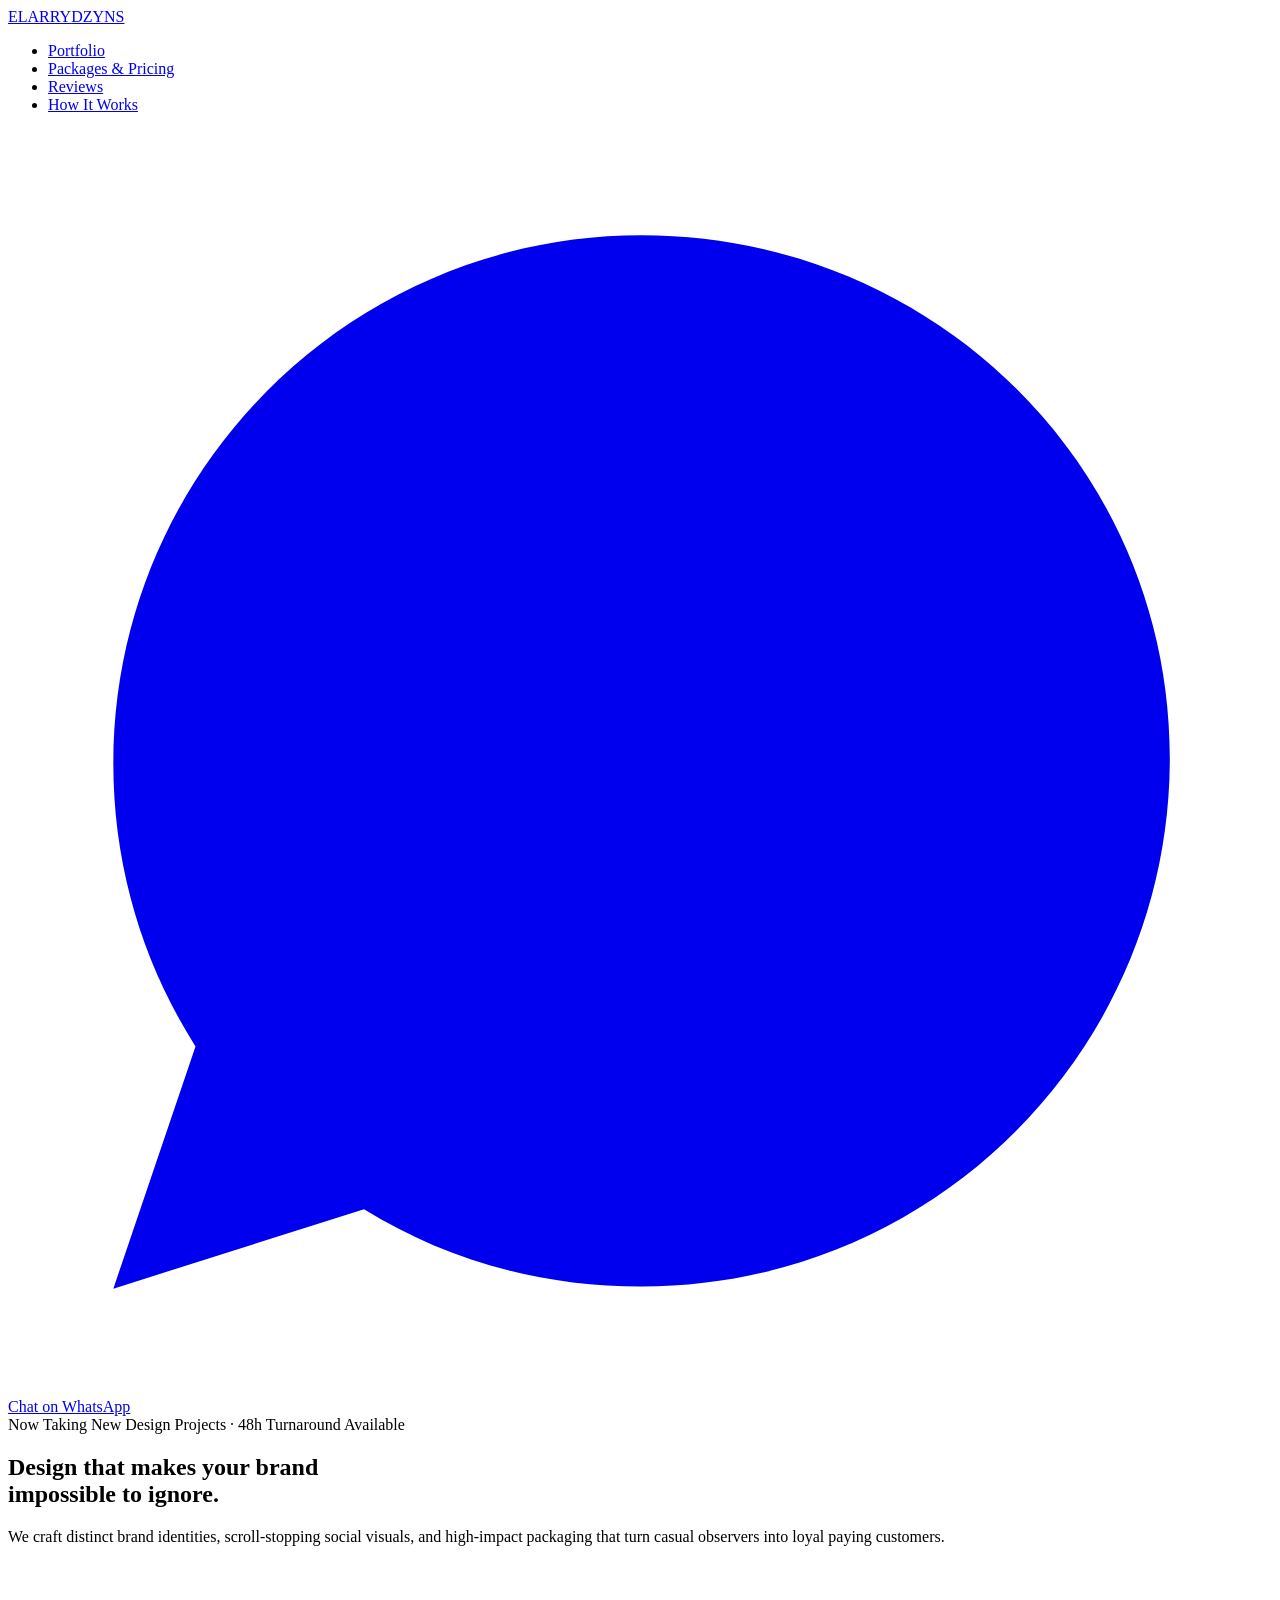
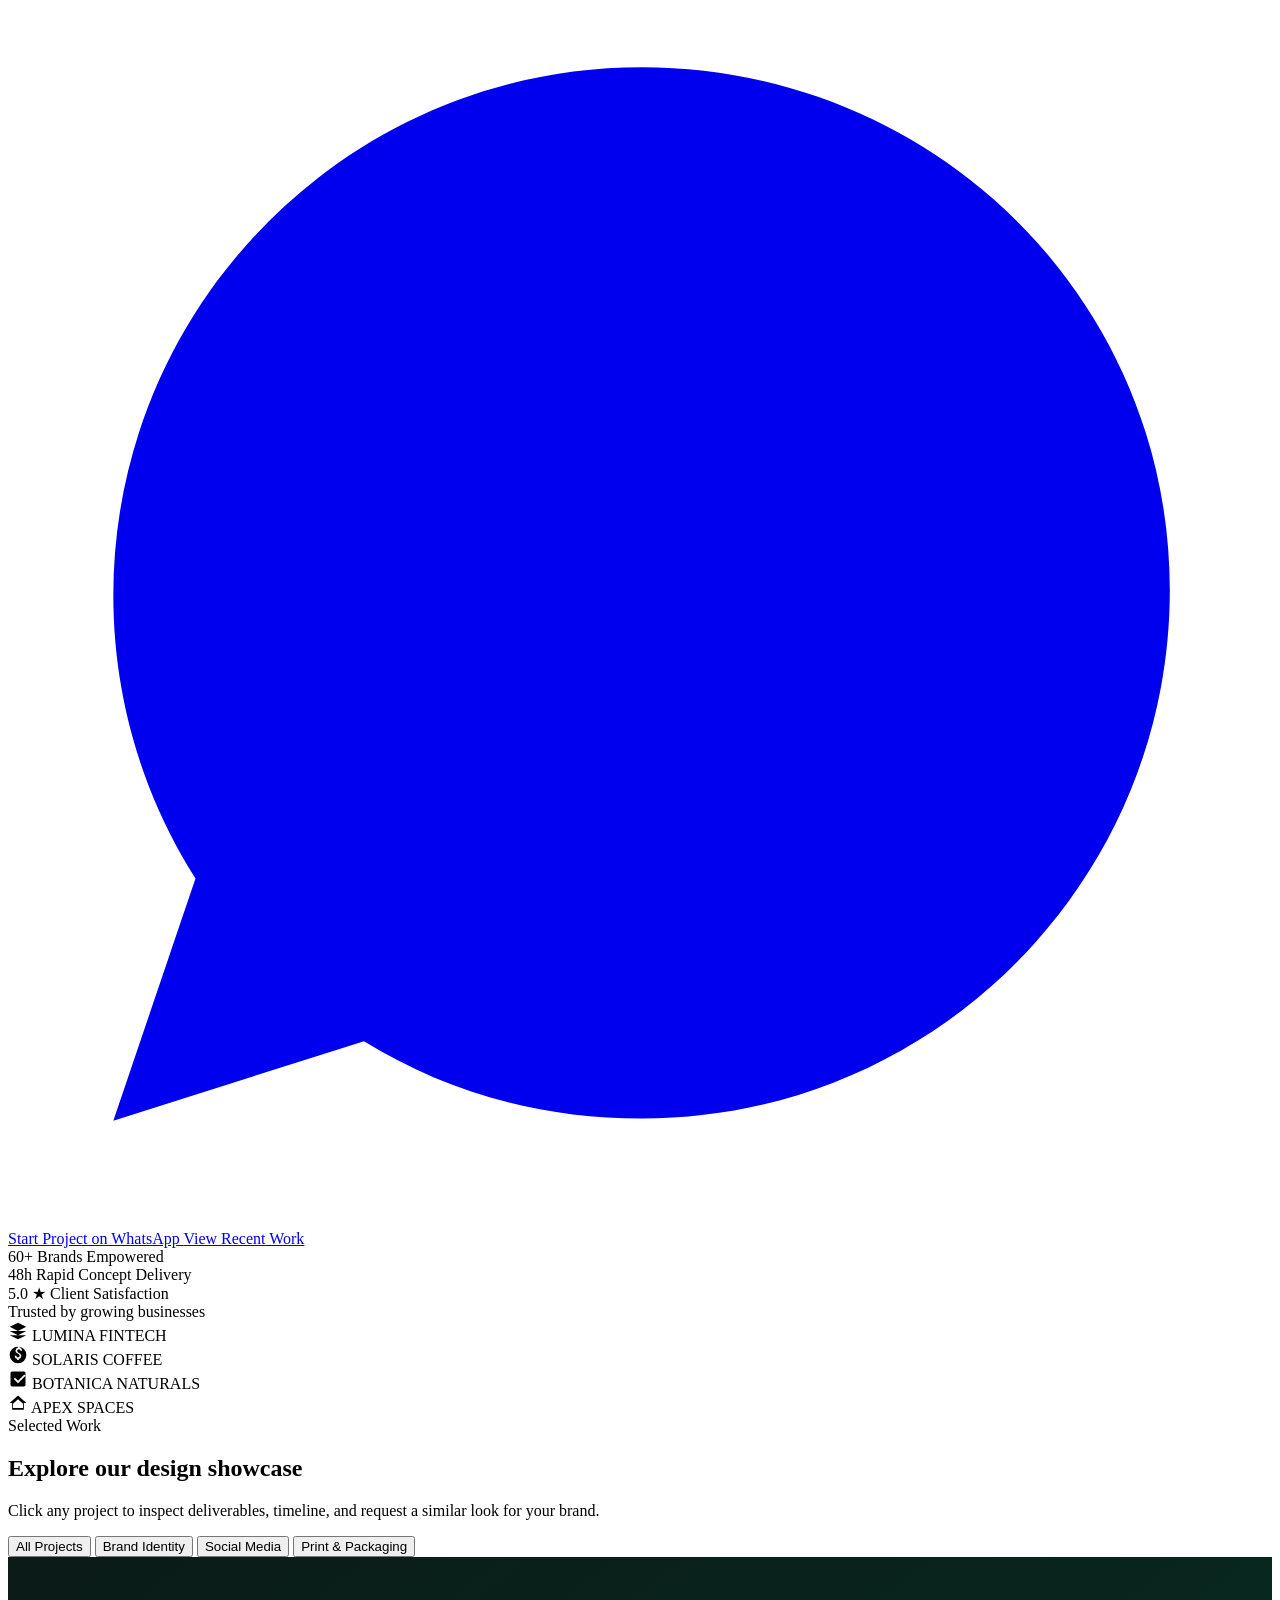
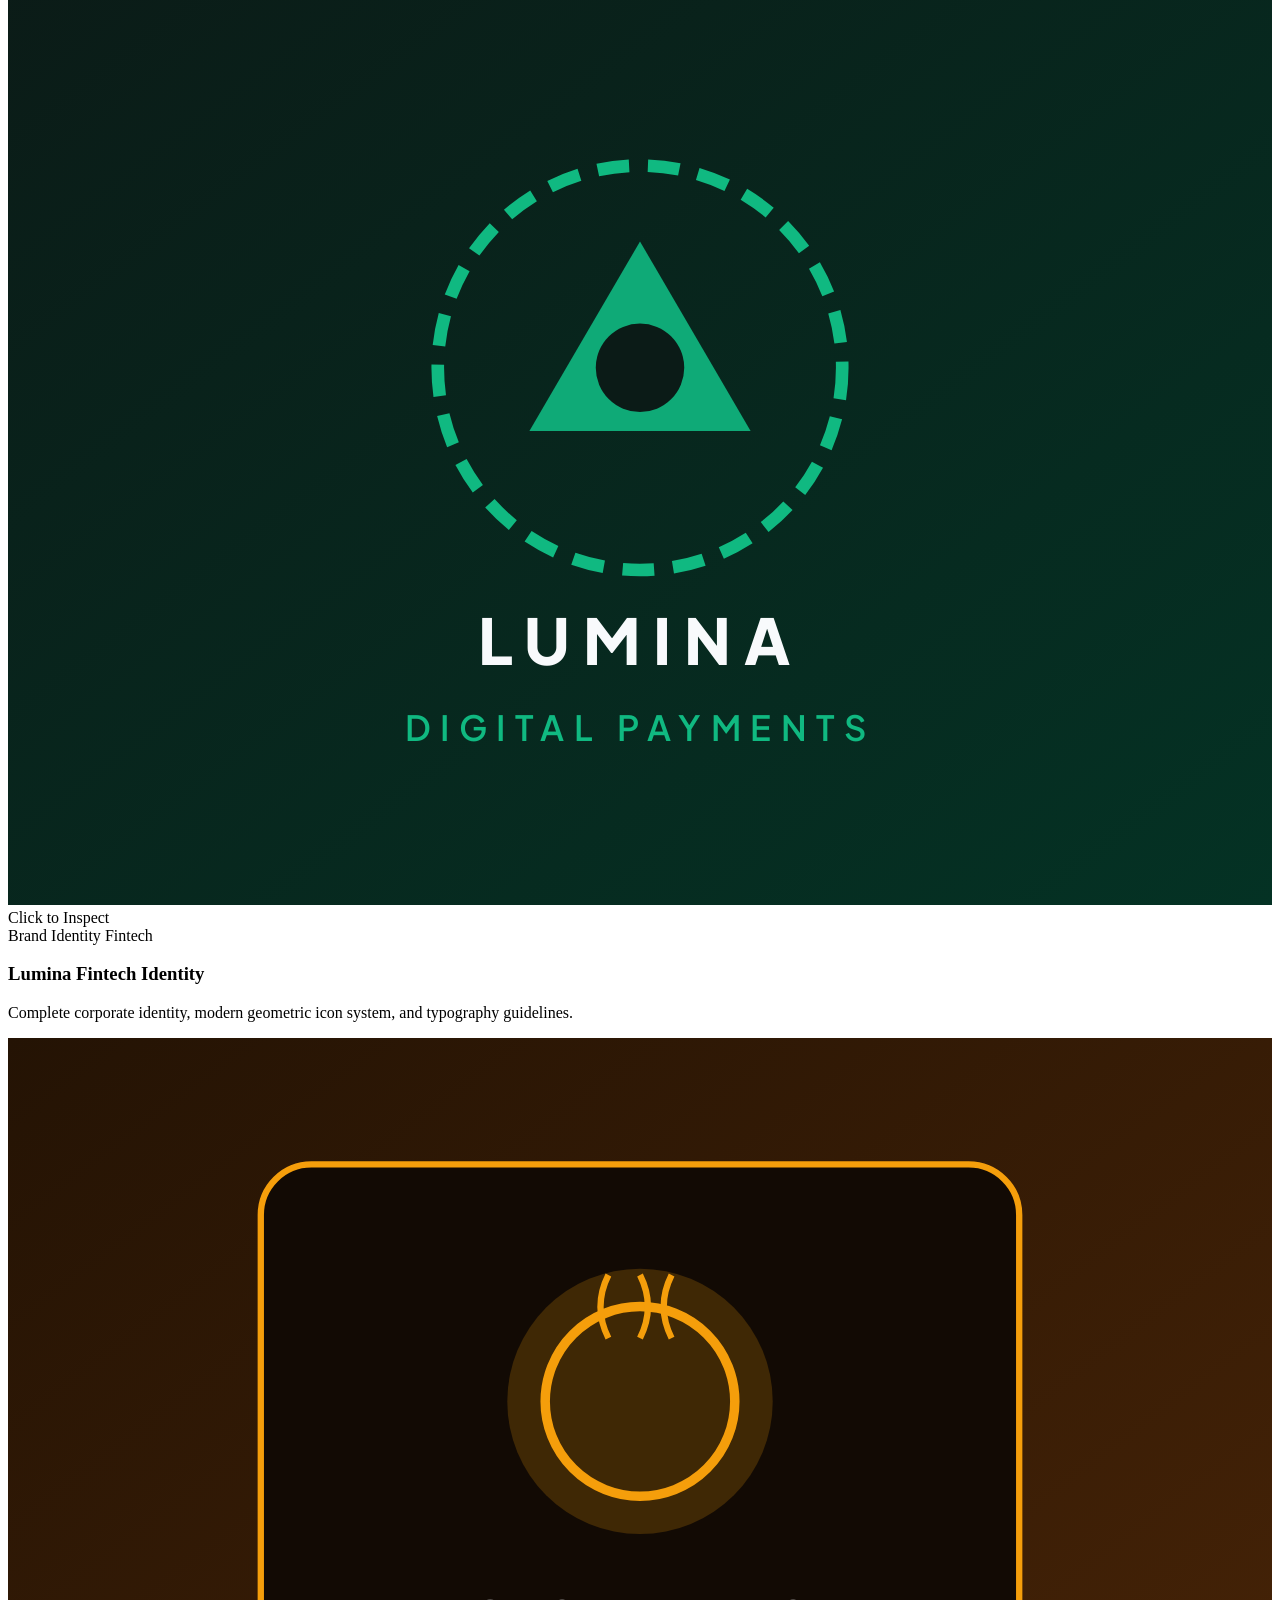
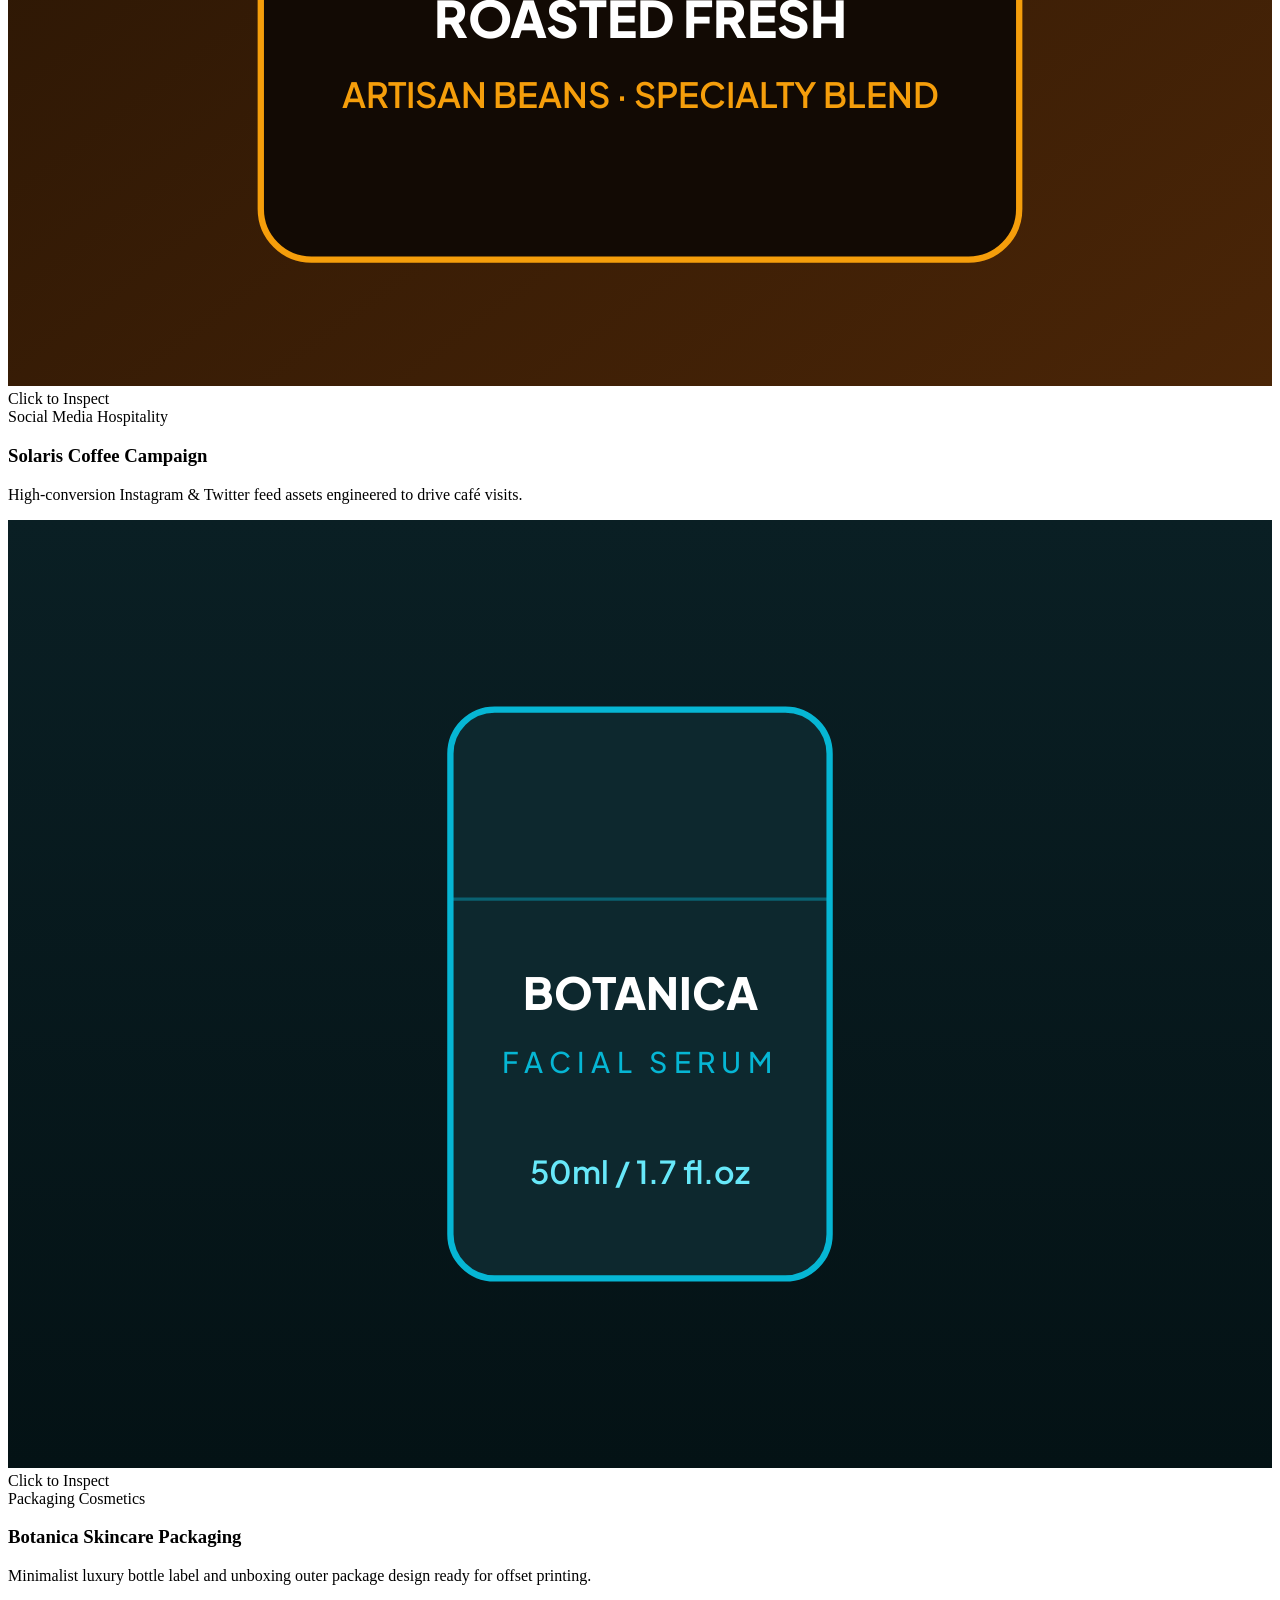
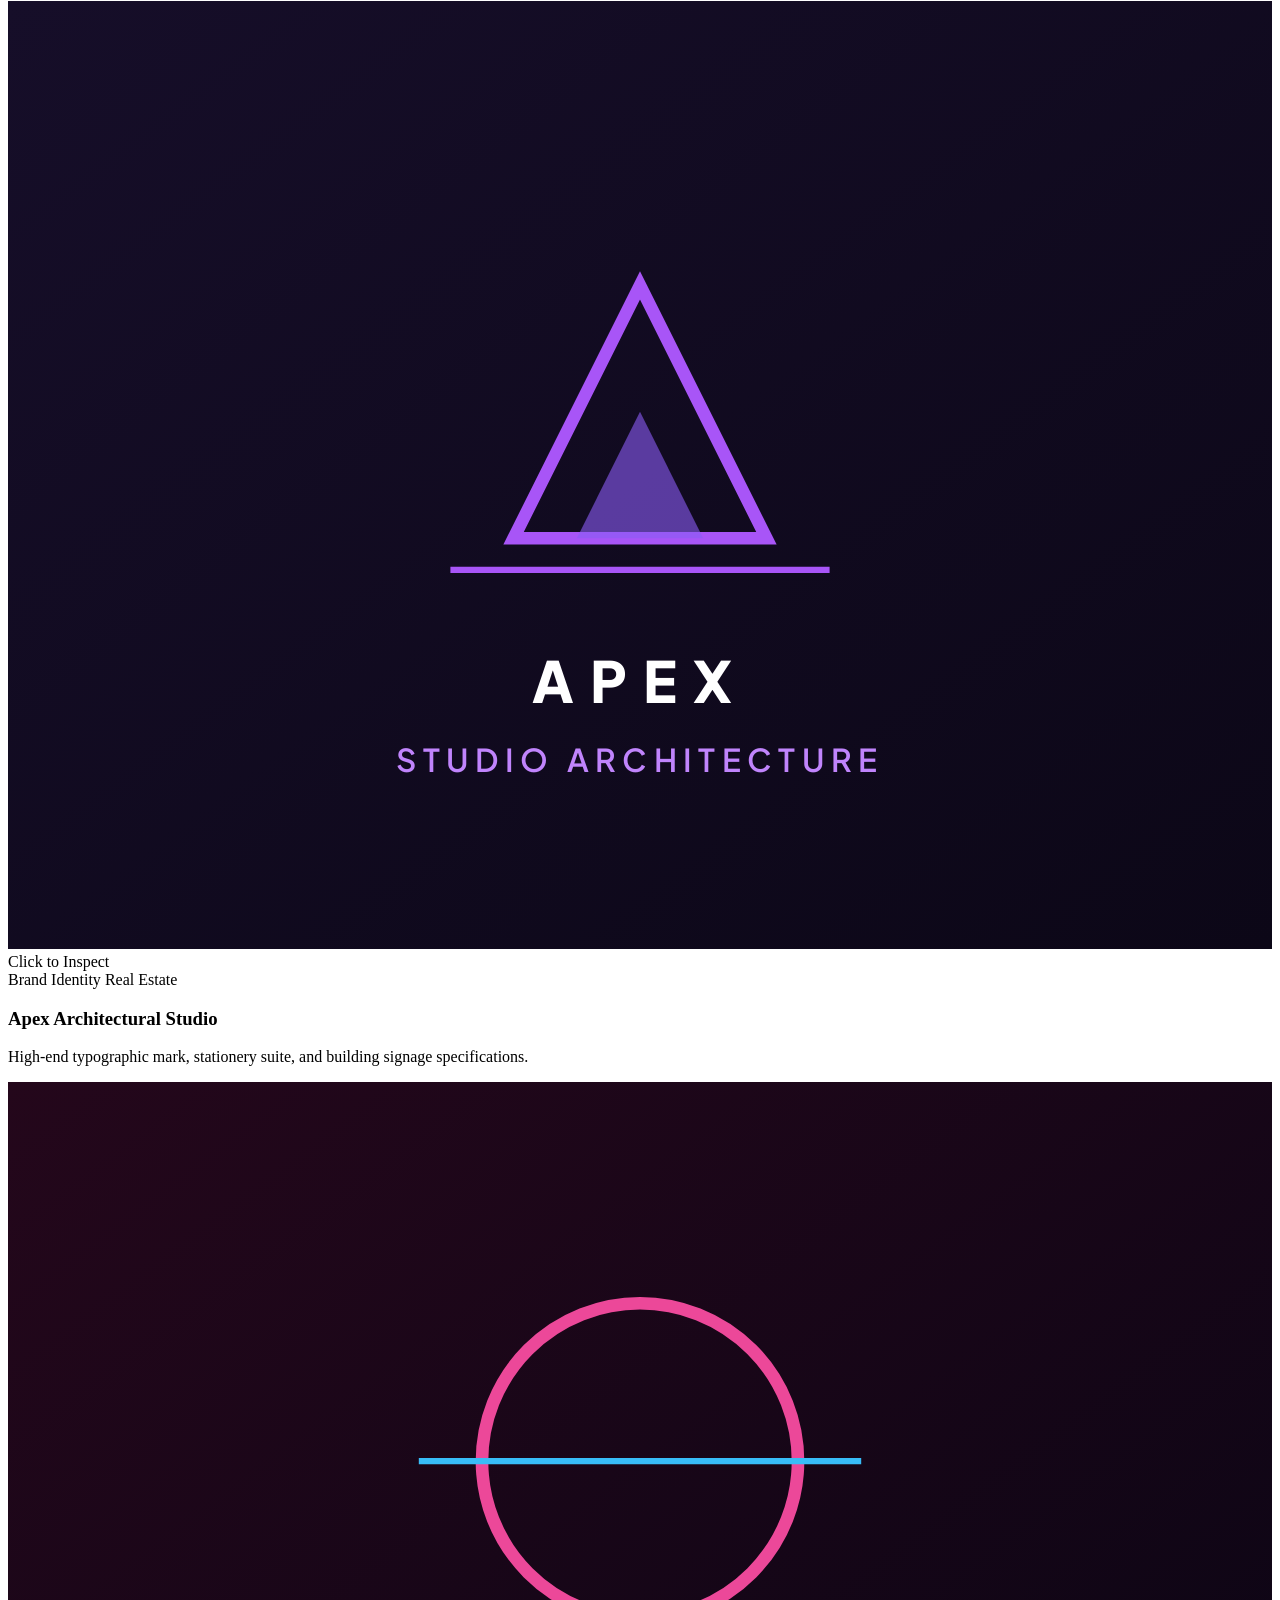
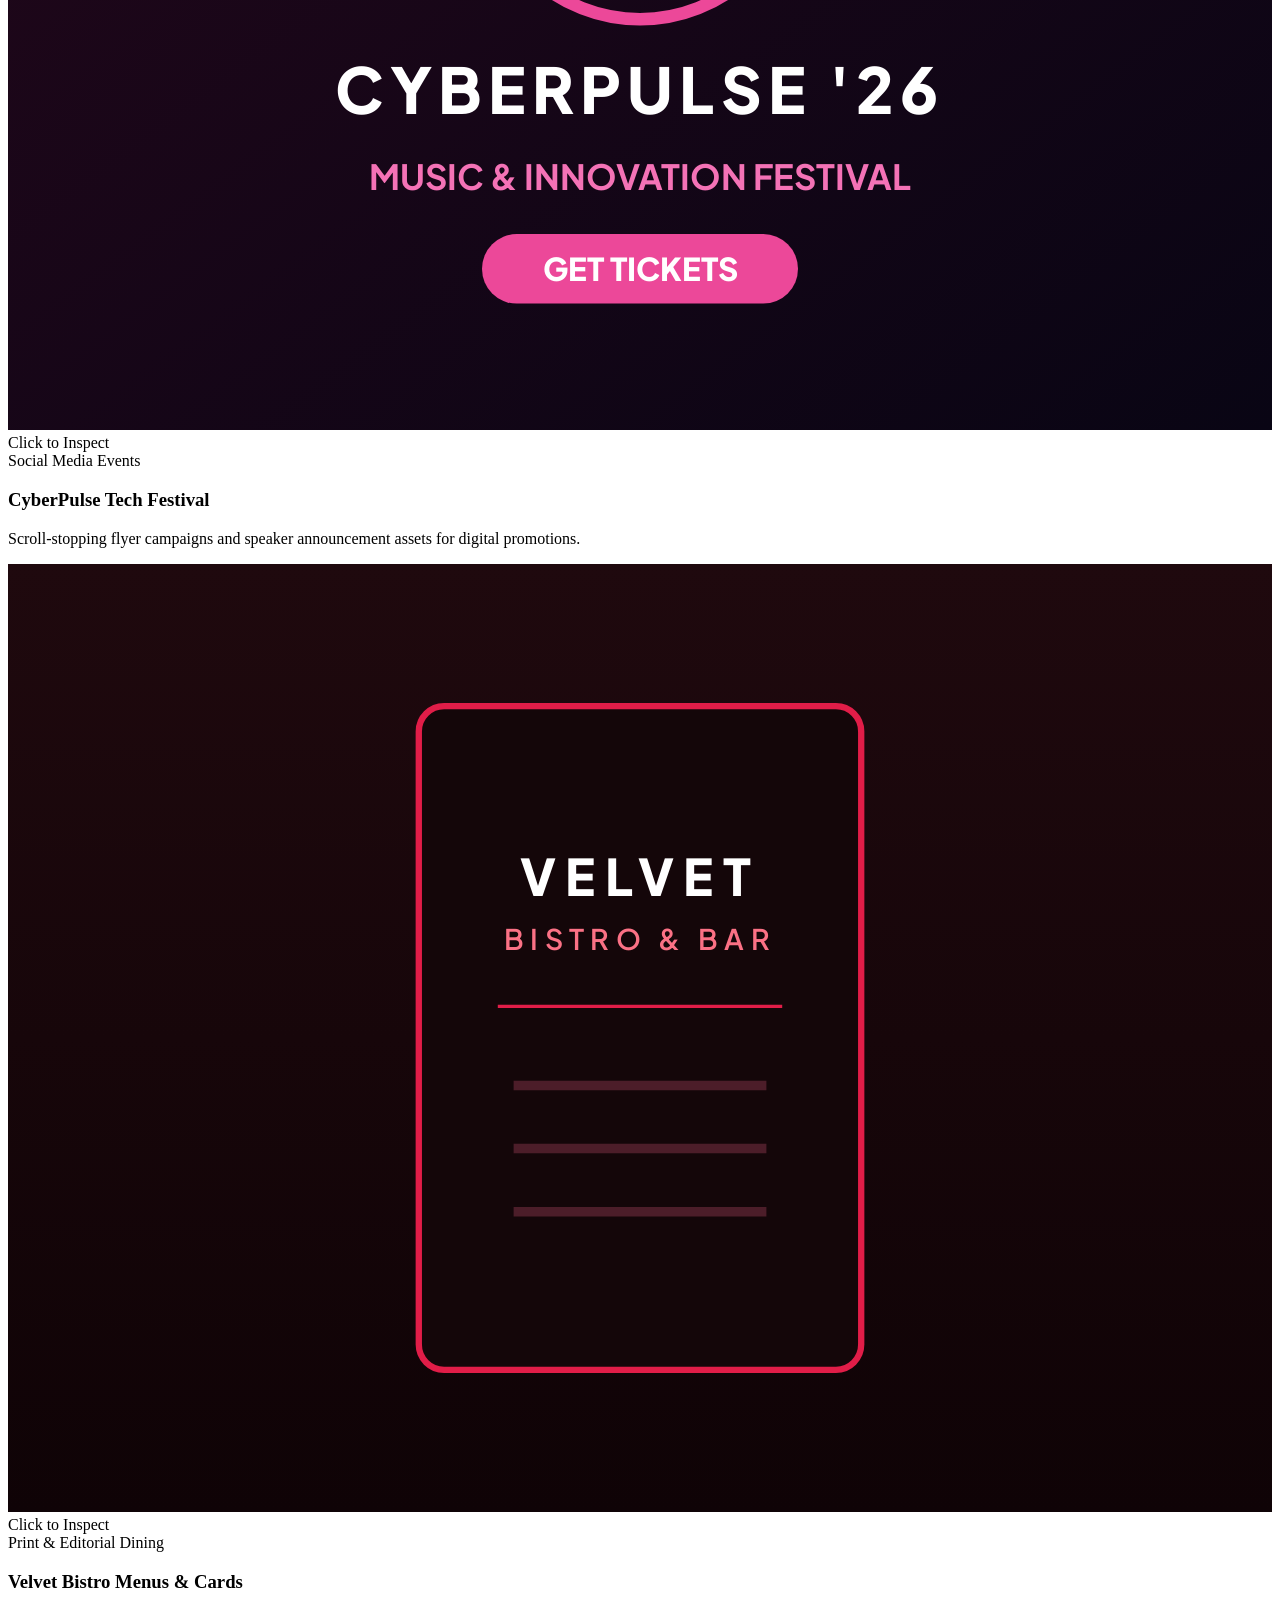
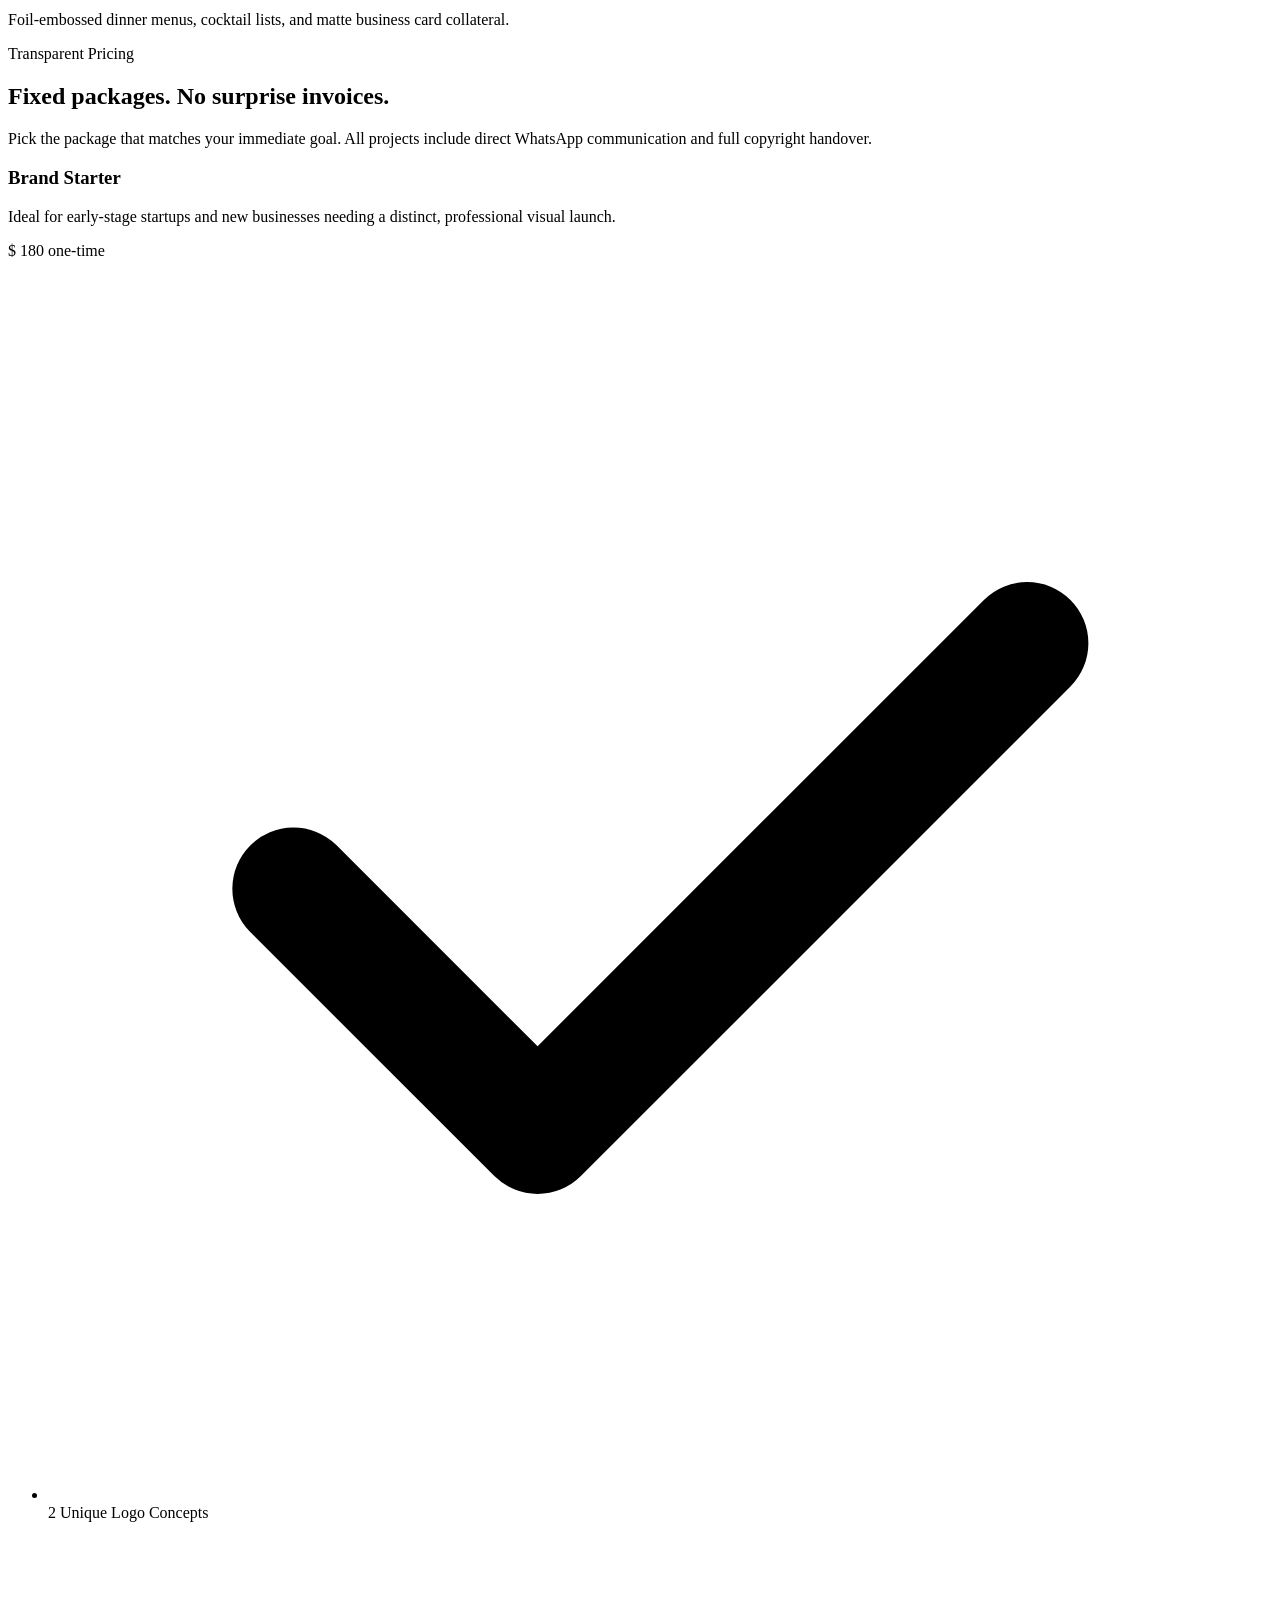
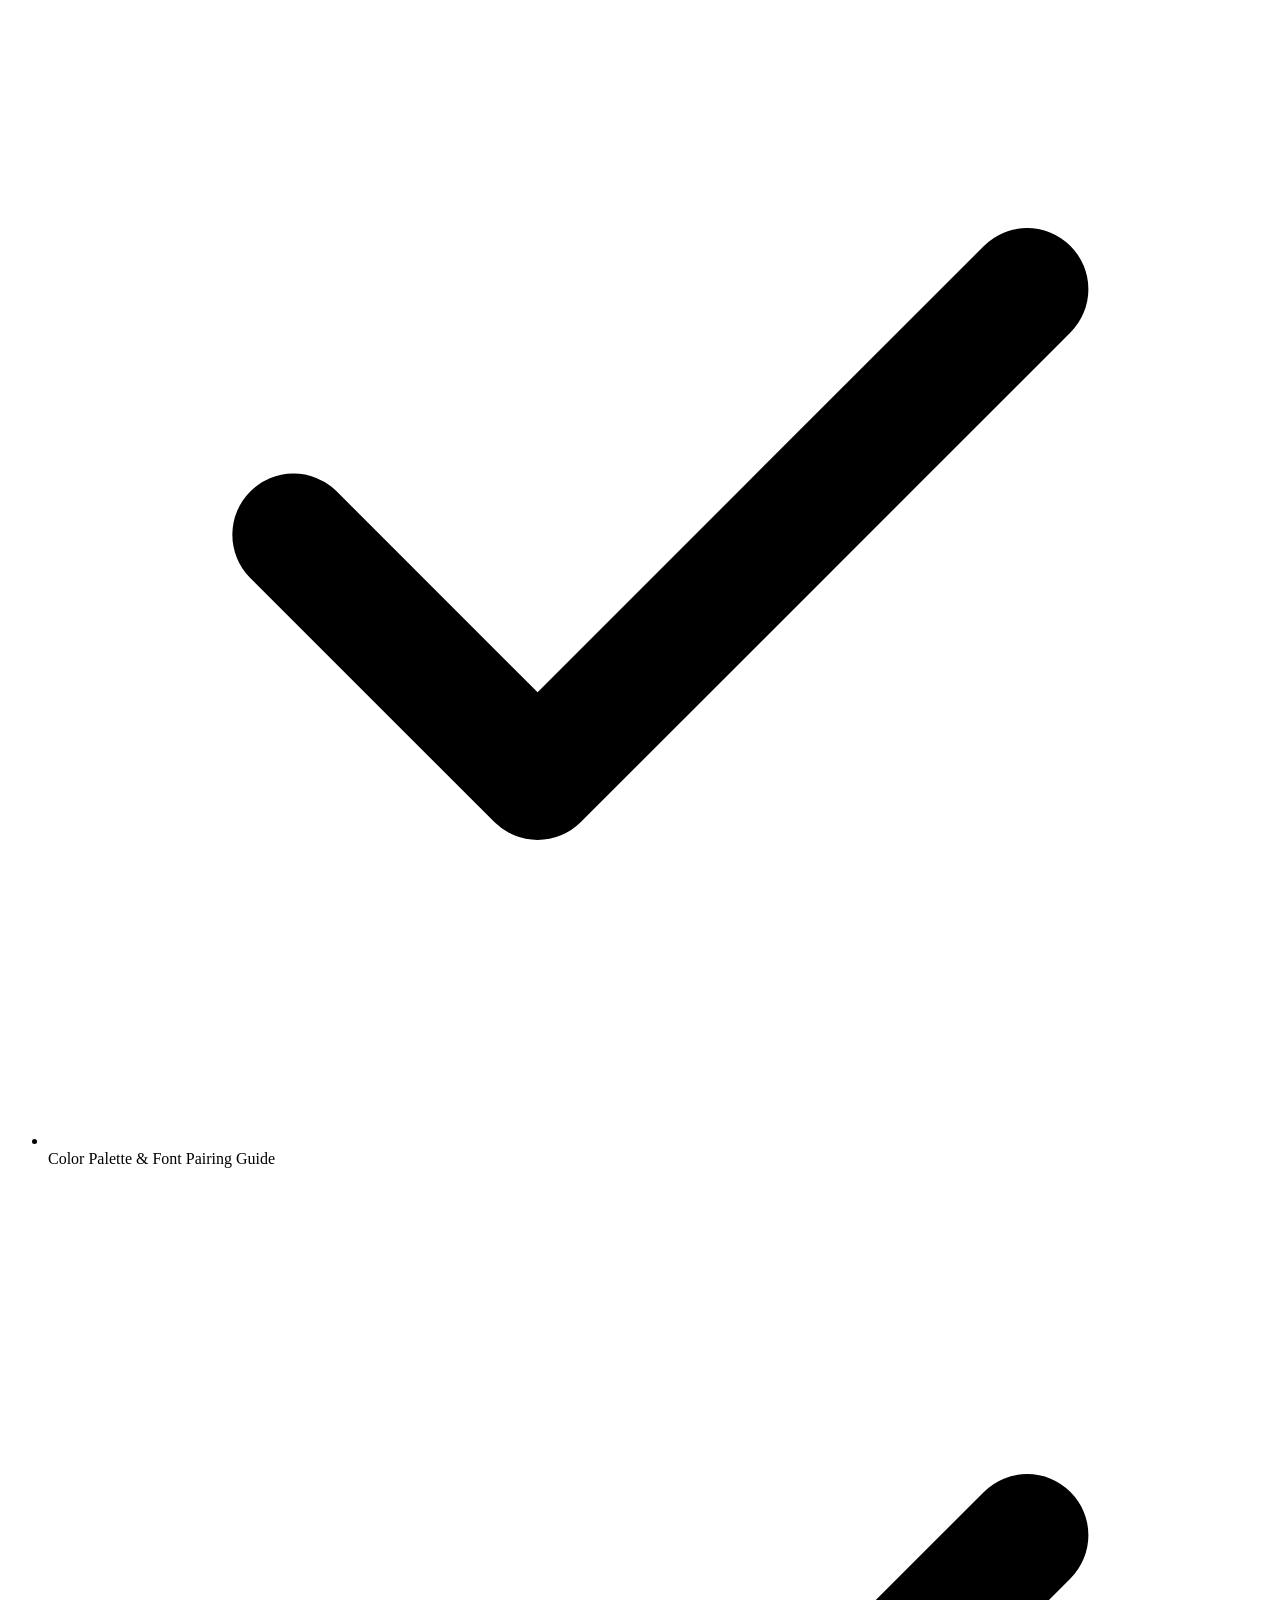
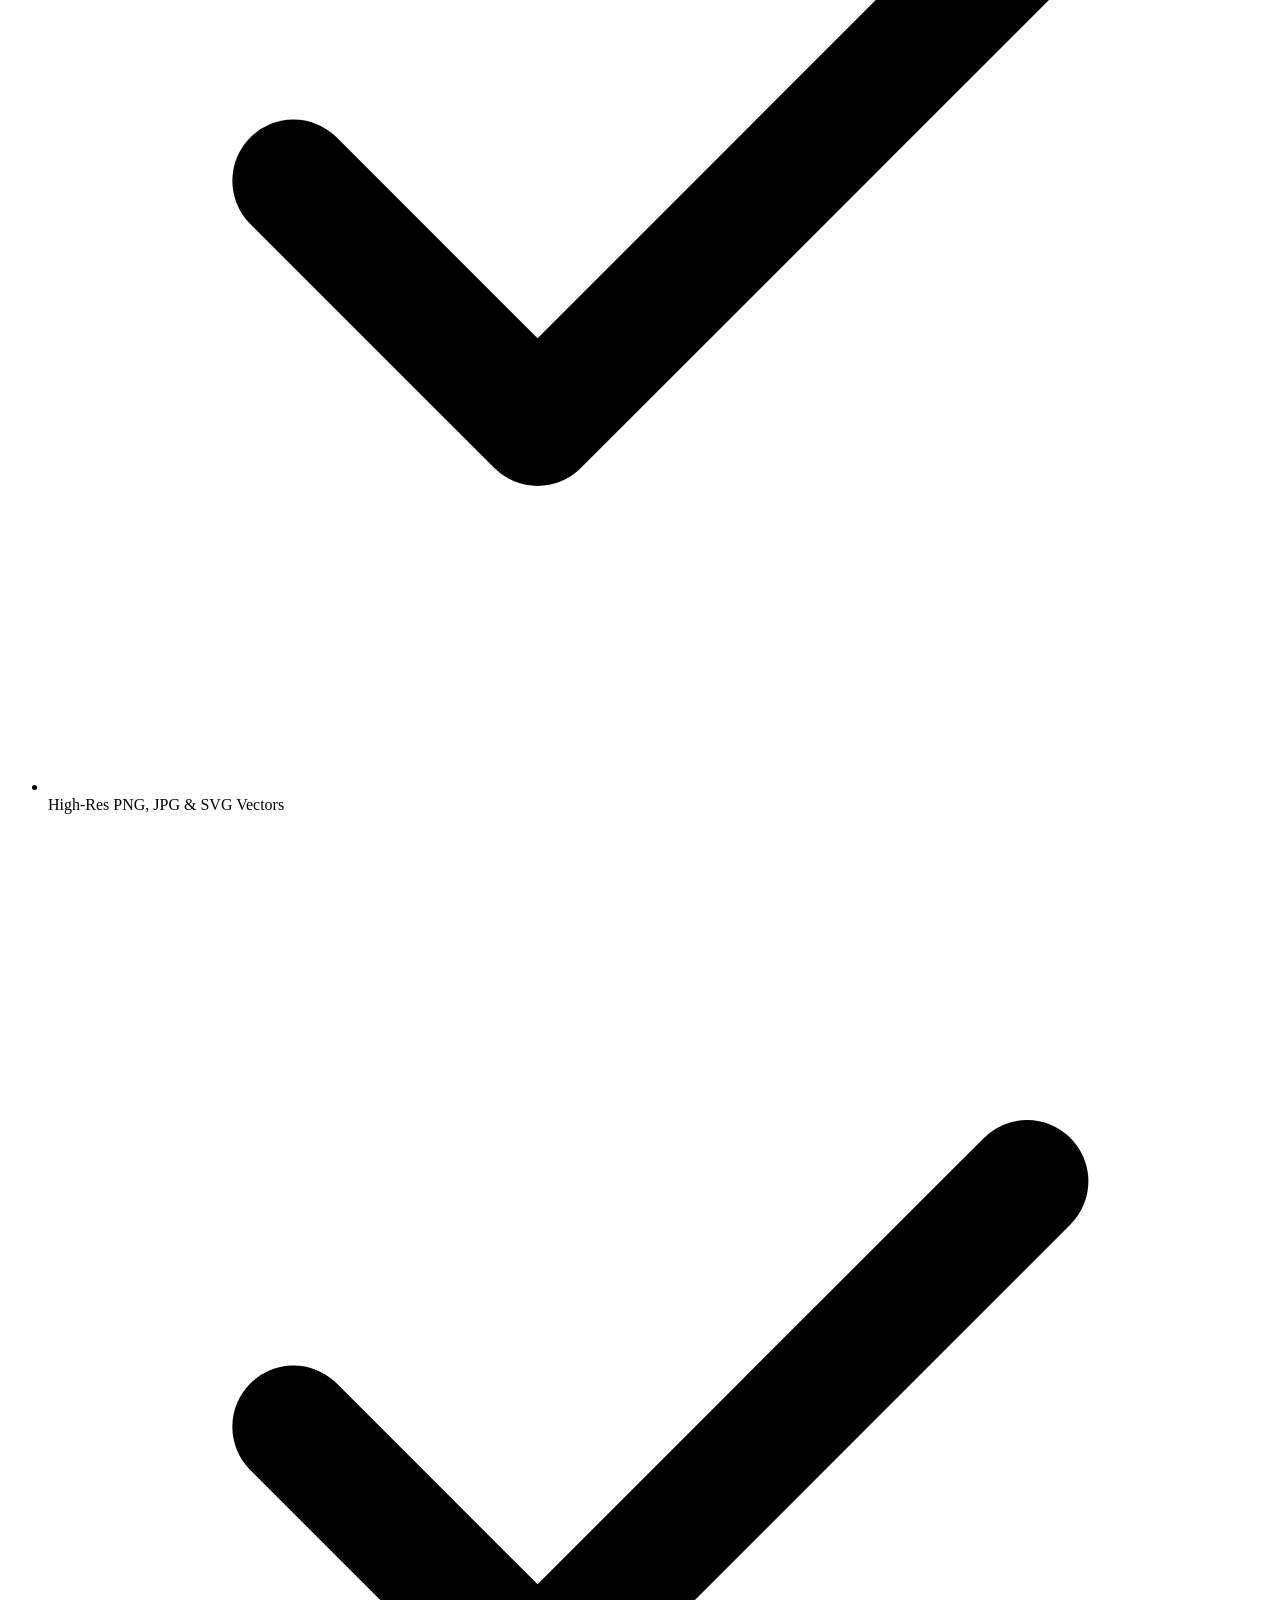
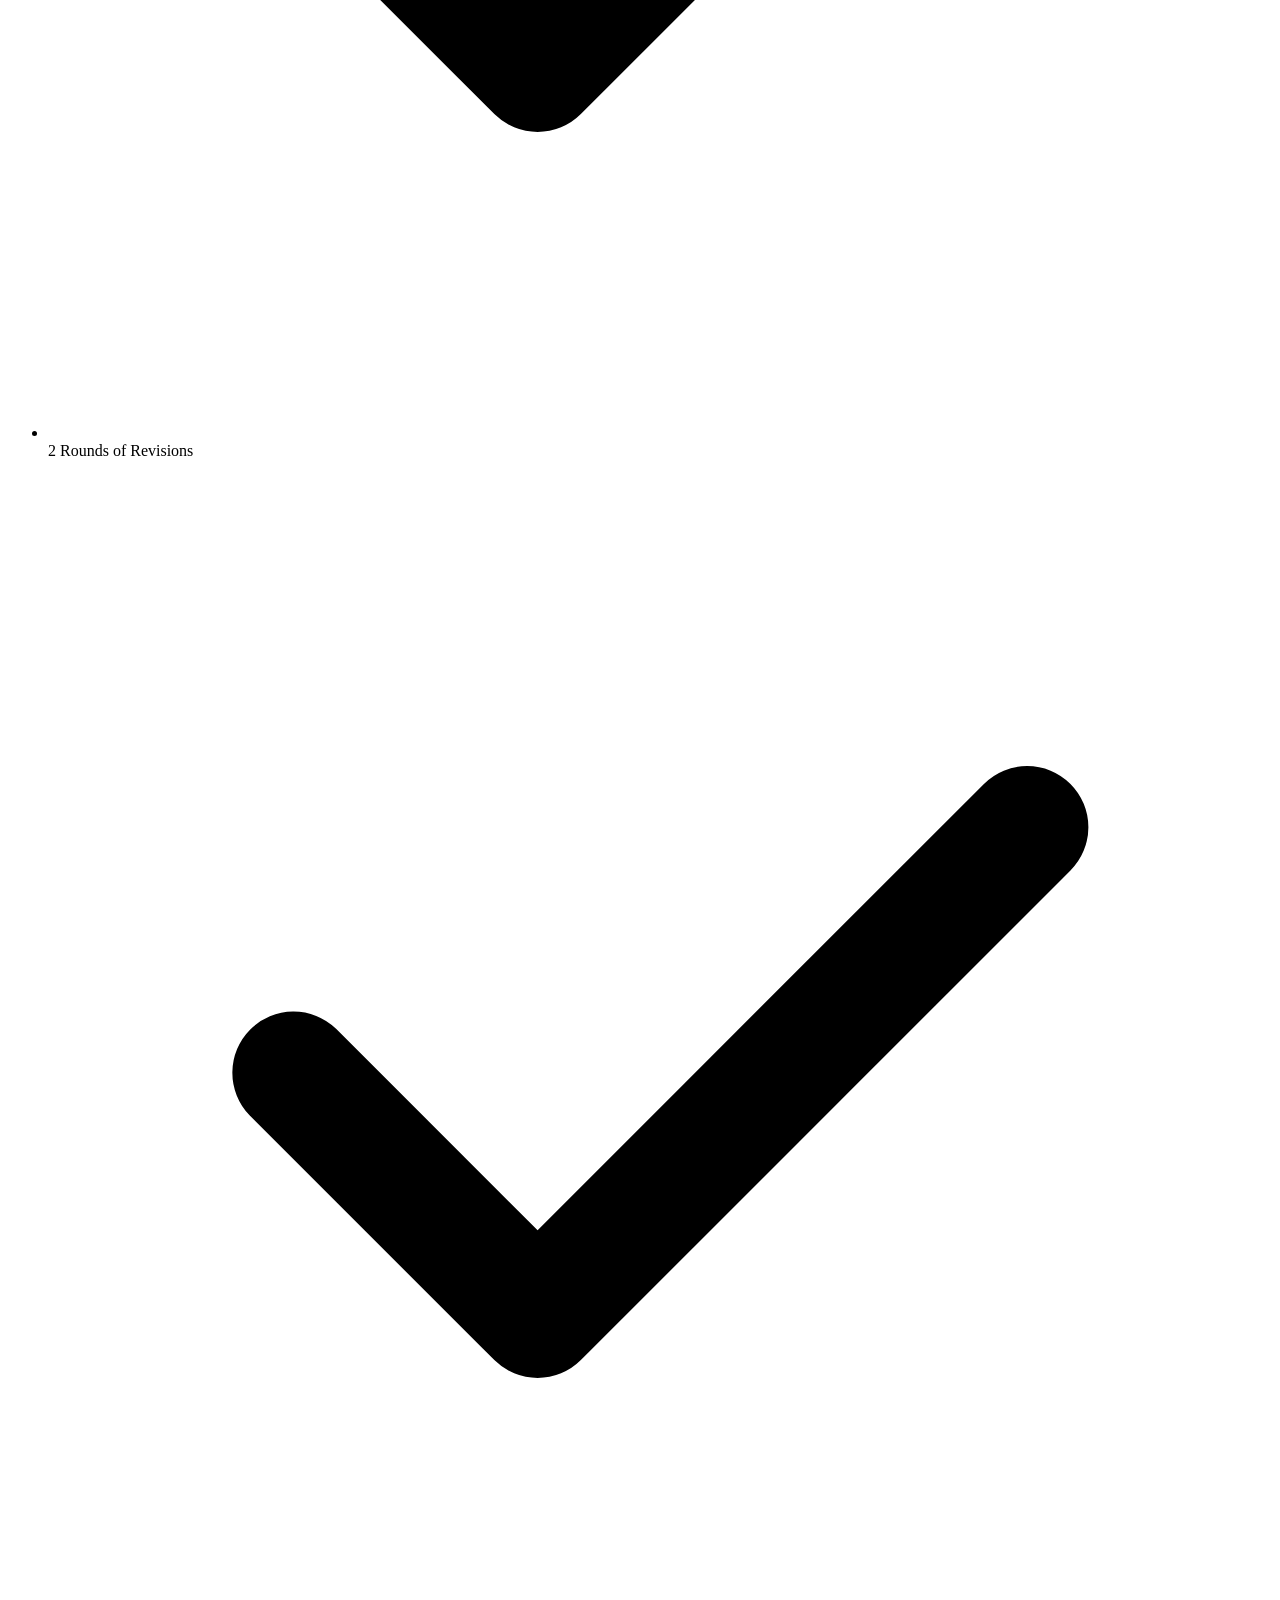
==== index.html @ 9fbbc105 "Rename 25112006/index.html to index.html" ====
<!DOCTYPE html>
<html lang="en">
<head>
  <meta charset="UTF-8">
  <meta name="viewport" content="width=device-width, initial-scale=1.0">
  <title>ELARRY DZYNS | Premium Graphic Design Agency</title>
  <meta name="description" content="Elevate your brand with world-class logos, brand identities, and social media designs that convert. Based in Abuja, working with brands globally.">
  
  <!-- Google Fonts: Plus Jakarta Sans -->
  <link rel="preconnect" href="https://fonts.googleapis.com">
  <link rel="preconnect" href="https://fonts.gstatic.com" crossorigin>
  <link href="https://fonts.googleapis.com/css2?family=Plus+Jakarta+Sans:wght@400;500;600;700;800&display=swap" rel="stylesheet">
  
  <link rel="stylesheet" href="styles.css">
</head>
<body>

  <!-- Ambient background glow elements -->
  <div class="ambient-glow"></div>
  <div class="ambient-glow-2"></div>

  <!-- Sticky Site Navigation -->
  <header class="site-header">
    <div class="container">
      <nav class="nav-wrap">
        <a href="#" class="brand-logo">
          <span class="logo-dot"></span>
          ELARRY<span>DZYNS</span>
        </a>

        <ul class="nav-links">
          <li><a href="#portfolio">Portfolio</a></li>
          <li><a href="#pricing">Packages & Pricing</a></li>
          <li><a href="#testimonials">Reviews</a></li>
          <li><a href="#process">How It Works</a></li>
        </ul>

        <div class="header-cta">
          <a href="https://wa.me/2349015272873?text=Hello%20ELARRY%20DZYNS,%20I%20would%20like%20to%20discuss%20a%20design%20project." 
             target="_blank" rel="noopener" class="btn btn-whatsapp btn-sm">
            <svg viewBox="0 0 24 24" fill="currentColor"><path d="M12.031 6.172c-3.181 0-5.767 2.586-5.768 5.766-.001 1.298.38 2.27 1.019 3.287l-.711 2.598 2.668-.699c.969.586 1.761.884 2.791.885h.001c3.182 0 5.767-2.587 5.768-5.766 0-3.18-2.586-5.771-5.768-5.771zm3.392 8.244c-.144.405-.837.774-1.17.824-.299.045-.677.063-1.092-.069-.252-.08-.575-.187-.988-.365-1.739-.751-2.874-2.502-2.961-2.617-.087-.116-.708-.94-.708-1.793s.448-1.273.607-1.446c.159-.173.346-.217.462-.217l.332.006c.106.005.249-.04.39.298.144.347.491 1.2.534 1.288.043.088.072.188.014.304-.058.116-.087.188-.173.289l-.26.304c-.087.086-.177.18-.076.354.101.174.449.741.964 1.201.662.591 1.221.774 1.394.86.174.086.275.073.376-.044.101-.116.433-.506.549-.68.116-.173.231-.145.39-.087s1.011.477 1.184.564.289.13.332.202c.043.073.043.419-.101.824zM12.03 2C6.49 2 2 6.49 2 12.03c0 1.97.57 3.81 1.56 5.37L2 22l4.76-1.51c1.51.93 3.27 1.47 5.27 1.47 5.54 0 10.03-4.49 10.03-10.03S17.57 2 12.03 2z"/></svg>
            Chat on WhatsApp
          </a>
        </div>
      </nav>
    </div>
  </header>

  <!-- Hero Section -->
  <section class="hero">
    <div class="container">
      <div class="hero-content">
        <div class="badge-pill">
          <span class="pulse-dot"></span>
          Now Taking New Design Projects · 48h Turnaround Available
        </div>

        <h1>
          Design that makes your brand <br>
          <span class="gradient-text">impossible to ignore.</span>
        </h1>

        <p class="hero-subtitle">
          We craft distinct brand identities, scroll-stopping social visuals, and high-impact packaging that turn casual observers into loyal paying customers.
        </p>

        <div class="hero-actions">
          <a href="https://wa.me/2349015272873?text=Hello%20ELARRY%20DZYNS,%20I'd%20like%20to%20start%20a%20project." 
             target="_blank" rel="noopener" class="btn btn-whatsapp btn-lg">
            <svg viewBox="0 0 24 24" fill="currentColor"><path d="M12.031 6.172c-3.181 0-5.767 2.586-5.768 5.766-.001 1.298.38 2.27 1.019 3.287l-.711 2.598 2.668-.699c.969.586 1.761.884 2.791.885h.001c3.182 0 5.767-2.587 5.768-5.766 0-3.18-2.586-5.771-5.768-5.771zm3.392 8.244c-.144.405-.837.774-1.17.824-.299.045-.677.063-1.092-.069-.252-.08-.575-.187-.988-.365-1.739-.751-2.874-2.502-2.961-2.617-.087-.116-.708-.94-.708-1.793s.448-1.273.607-1.446c.159-.173.346-.217.462-.217l.332.006c.106.005.249-.04.39.298.144.347.491 1.2.534 1.288.043.088.072.188.014.304-.058.116-.087.188-.173.289l-.26.304c-.087.086-.177.18-.076.354.101.174.449.741.964 1.201.662.591 1.221.774 1.394.86.174.086.275.073.376-.044.101-.116.433-.506.549-.68.116-.173.231-.145.39-.087s1.011.477 1.184.564.289.13.332.202c.043.073.043.419-.101.824zM12.03 2C6.49 2 2 6.49 2 12.03c0 1.97.57 3.81 1.56 5.37L2 22l4.76-1.51c1.51.93 3.27 1.47 5.27 1.47 5.54 0 10.03-4.49 10.03-10.03S17.57 2 12.03 2z"/></svg>
            Start Project on WhatsApp
          </a>
          <a href="#portfolio" class="btn btn-outline btn-lg">
            View Recent Work
          </a>
        </div>

        <!-- Proof Metrics Strip -->
        <div class="metrics-strip">
          <div class="metric-item">
            <span class="metric-value">60+</span>
            <span class="metric-label">Brands Empowered</span>
          </div>
          <div class="metric-item">
            <span class="metric-value">48h</span>
            <span class="metric-label">Rapid Concept Delivery</span>
          </div>
          <div class="metric-item">
            <span class="metric-value">5.0 ★</span>
            <span class="metric-label">Client Satisfaction</span>
          </div>
        </div>

      </div>
    </div>
  </section>

  <!-- Client Trust Logo Strip -->
  <div class="trust-bar">
    <div class="container">
      <div class="trust-inner">
        <span class="trust-text">Trusted by growing businesses</span>
        <div class="client-logos">
          <div class="client-badge">
            <svg width="20" height="20" viewBox="0 0 24 24" fill="currentColor"><path d="M12 2L2 7l10 5 10-5-10-5zM2 17l10 5 10-5M2 12l10 5 10-5"/></svg>
            LUMINA FINTECH
          </div>
          <div class="client-badge">
            <svg width="20" height="20" viewBox="0 0 24 24" fill="currentColor"><path d="M12 2a10 10 0 1 0 10 10A10 10 0 0 0 12 2zm1 14.93V18h-2v-1.07A4 4 0 0 1 8 13h2a2 2 0 1 0 4 0c0-1.5-1.5-2.25-2.5-2.75S9 9 9 7a4 4 0 0 1 3-3.93V2h2v1.07A4 4 0 0 1 17 7h-2a2 2 0 1 0-4 0c0 1.5 1.5 2.25 2.5 2.75S16 11 16 13a4 4 0 0 1-3 3.93z"/></svg>
            SOLARIS COFFEE
          </div>
          <div class="client-badge">
            <svg width="20" height="20" viewBox="0 0 24 24" fill="currentColor"><path d="M19 3H5c-1.1 0-2 .9-2 2v14c0 1.1.9 2 2 2h14c1.1 0 2-.9 2-2V5c0-1.1-.9-2-2-2zm-7 14l-5-5 1.41-1.41L12 14.17l7.59-7.59L21 8l-9 9z"/></svg>
            BOTANICA NATURALS
          </div>
          <div class="client-badge">
            <svg width="20" height="20" viewBox="0 0 24 24" fill="currentColor"><path d="M12 3L2 12h3v8h14v-8h3L12 3zm0 4.5l6 5.4V18H6v-5.1l6-5.4z"/></svg>
            APEX SPACES
          </div>
        </div>
      </div>
    </div>
  </div>

  <!-- ========================================================
       FEATURE 1: FILTERABLE VISUAL PORTFOLIO
       ======================================================== -->
  <section id="portfolio">
    <div class="container">
      <div class="section-head">
        <span class="badge-pill">Selected Work</span>
        <h2>Explore our design showcase</h2>
        <p>Click any project to inspect deliverables, timeline, and request a similar look for your brand.</p>
      </div>

      <!-- Category Filter Tabs -->
      <div class="portfolio-filters">
        <button class="filter-btn active" data-filter="all">All Projects</button>
        <button class="filter-btn" data-filter="brand">Brand Identity</button>
        <button class="filter-btn" data-filter="social">Social Media</button>
        <button class="filter-btn" data-filter="print">Print & Packaging</button>
      </div>

      <!-- Portfolio Grid -->
      <div class="portfolio-grid">

        <!-- Project 1: Lumina (Brand Identity) -->
        <article class="portfolio-card" data-category="brand" data-project="brand-lumina">
          <div class="card-preview">
            <!-- Modern Mockup SVG graphic -->
            <svg viewBox="0 0 400 300" xmlns="http://www.w3.org/2000/svg">
              <defs>
                <linearGradient id="g-lumina" x1="0" y1="0" x2="1" y2="1">
                  <stop offset="0%" stop-color="#0b1b17"/>
                  <stop offset="100%" stop-color="#043224"/>
                </linearGradient>
              </defs>
              <rect width="400" height="300" fill="url(#g-lumina)"/>
              <circle cx="200" cy="130" r="64" fill="none" stroke="#10b981" stroke-width="4" stroke-dasharray="10 6"/>
              <polygon points="200,90 235,150 165,150" fill="#10b981" opacity="0.9"/>
              <circle cx="200" cy="130" r="14" fill="#0b1b17"/>
              <text x="200" y="224" font-family="'Plus Jakarta Sans', sans-serif" font-size="20" font-weight="800" fill="#f8fafc" text-anchor="middle" letter-spacing="4">LUMINA</text>
              <text x="200" y="248" font-family="'Plus Jakarta Sans', sans-serif" font-size="11" font-weight="600" fill="#10b981" text-anchor="middle" letter-spacing="3">DIGITAL PAYMENTS</text>
            </svg>
            <div class="preview-overlay">
              <span class="view-badge">Click to Inspect</span>
            </div>
          </div>
          <div class="card-info">
            <div class="card-tags">
              <span class="tag-badge">Brand Identity</span>
              <span class="tag-badge">Fintech</span>
            </div>
            <h3 class="card-title">Lumina Fintech Identity</h3>
            <p class="card-desc">Complete corporate identity, modern geometric icon system, and typography guidelines.</p>
          </div>
        </article>

        <!-- Project 2: Solaris (Social Media) -->
        <article class="portfolio-card" data-category="social" data-project="social-solaris">
          <div class="card-preview">
            <svg viewBox="0 0 400 300" xmlns="http://www.w3.org/2000/svg">
              <defs>
                <linearGradient id="g-solaris" x1="0" y1="0" x2="1" y2="1">
                  <stop offset="0%" stop-color="#241304"/>
                  <stop offset="100%" stop-color="#4a2507"/>
                </linearGradient>
              </defs>
              <rect width="400" height="300" fill="url(#g-solaris)"/>
              <rect x="80" y="40" width="240" height="220" rx="16" fill="#120a04" stroke="#f59e0b" stroke-width="2"/>
              <circle cx="200" cy="115" r="42" fill="#f59e0b" opacity="0.2"/>
              <circle cx="200" cy="115" r="30" fill="none" stroke="#f59e0b" stroke-width="3"/>
              <!-- Cup steam path -->
              <path d="M190 95 Q185 85 190 75 M200 95 Q205 85 200 75 M210 95 Q205 85 210 75" stroke="#f59e0b" stroke-width="2" fill="none"/>
              <text x="200" y="190" font-family="'Plus Jakarta Sans', sans-serif" font-size="16" font-weight="800" fill="#fff" text-anchor="middle">ROASTED FRESH</text>
              <text x="200" y="212" font-family="'Plus Jakarta Sans', sans-serif" font-size="11" font-weight="600" fill="#f59e0b" text-anchor="middle">ARTISAN BEANS · SPECIALTY BLEND</text>
            </svg>
            <div class="preview-overlay">
              <span class="view-badge">Click to Inspect</span>
            </div>
          </div>
          <div class="card-info">
            <div class="card-tags">
              <span class="tag-badge">Social Media</span>
              <span class="tag-badge">Hospitality</span>
            </div>
            <h3 class="card-title">Solaris Coffee Campaign</h3>
            <p class="card-desc">High-conversion Instagram & Twitter feed assets engineered to drive café visits.</p>
          </div>
        </article>

        <!-- Project 3: Botanica (Print & Packaging) -->
        <article class="portfolio-card" data-category="print" data-project="print-botanica">
          <div class="card-preview">
            <svg viewBox="0 0 400 300" xmlns="http://www.w3.org/2000/svg">
              <defs>
                <linearGradient id="g-botanica" x1="0" y1="0" x2="0" y2="1">
                  <stop offset="0%" stop-color="#0a1f24"/>
                  <stop offset="100%" stop-color="#041215"/>
                </linearGradient>
              </defs>
              <rect width="400" height="300" fill="url(#g-botanica)"/>
              <!-- Bottle/Box mockup vector -->
              <rect x="140" y="60" width="120" height="180" rx="14" fill="#0d282e" stroke="#06b6d4" stroke-width="2"/>
              <line x1="140" y1="120" x2="260" y2="120" stroke="#06b6d4" stroke-width="1" stroke-opacity="0.4"/>
              <text x="200" y="155" font-family="'Plus Jakarta Sans', sans-serif" font-size="14" font-weight="800" fill="#fff" text-anchor="middle">BOTANICA</text>
              <text x="200" y="175" font-family="'Plus Jakarta Sans', sans-serif" font-size="9" font-weight="500" fill="#06b6d4" text-anchor="middle" letter-spacing="2">FACIAL SERUM</text>
              <text x="200" y="210" font-family="'Plus Jakarta Sans', sans-serif" font-size="10" font-weight="600" fill="#67e8f9" text-anchor="middle">50ml / 1.7 fl.oz</text>
            </svg>
            <div class="preview-overlay">
              <span class="view-badge">Click to Inspect</span>
            </div>
          </div>
          <div class="card-info">
            <div class="card-tags">
              <span class="tag-badge">Packaging</span>
              <span class="tag-badge">Cosmetics</span>
            </div>
            <h3 class="card-title">Botanica Skincare Packaging</h3>
            <p class="card-desc">Minimalist luxury bottle label and unboxing outer package design ready for offset printing.</p>
          </div>
        </article>

        <!-- Project 4: Apex (Brand Identity) -->
        <article class="portfolio-card" data-category="brand" data-project="brand-apex">
          <div class="card-preview">
            <svg viewBox="0 0 400 300" xmlns="http://www.w3.org/2000/svg">
              <defs>
                <linearGradient id="g-apex" x1="0" y1="0" x2="1" y2="1">
                  <stop offset="0%" stop-color="#160e29"/>
                  <stop offset="100%" stop-color="#0c0717"/>
                </linearGradient>
              </defs>
              <rect width="400" height="300" fill="url(#g-apex)"/>
              <!-- Architectural structural logo -->
              <path d="M160 170 L200 90 L240 170 Z" fill="none" stroke="#a855f7" stroke-width="4"/>
              <path d="M180 170 L200 130 L220 170 Z" fill="#8b5cf6" opacity="0.6"/>
              <line x1="140" y1="180" x2="260" y2="180" stroke="#a855f7" stroke-width="2"/>
              <text x="200" y="222" font-family="'Plus Jakarta Sans', sans-serif" font-size="18" font-weight="800" fill="#fff" text-anchor="middle" letter-spacing="5">APEX</text>
              <text x="200" y="244" font-family="'Plus Jakarta Sans', sans-serif" font-size="10" font-weight="600" fill="#c084fc" text-anchor="middle" letter-spacing="2">STUDIO ARCHITECTURE</text>
            </svg>
            <div class="preview-overlay">
              <span class="view-badge">Click to Inspect</span>
            </div>
          </div>
          <div class="card-info">
            <div class="card-tags">
              <span class="tag-badge">Brand Identity</span>
              <span class="tag-badge">Real Estate</span>
            </div>
            <h3 class="card-title">Apex Architectural Studio</h3>
            <p class="card-desc">High-end typographic mark, stationery suite, and building signage specifications.</p>
          </div>
        </article>

        <!-- Project 5: CyberPulse (Social Media) -->
        <article class="portfolio-card" data-category="social" data-project="social-cyberpulse">
          <div class="card-preview">
            <svg viewBox="0 0 400 300" xmlns="http://www.w3.org/2000/svg">
              <defs>
                <linearGradient id="g-cyber" x1="0" y1="0" x2="1" y2="1">
                  <stop offset="0%" stop-color="#24071b"/>
                  <stop offset="100%" stop-color="#090514"/>
                </linearGradient>
              </defs>
              <rect width="400" height="300" fill="url(#g-cyber)"/>
              <!-- Cyberpunk Neon Ring -->
              <circle cx="200" cy="120" r="50" fill="none" stroke="#ec4899" stroke-width="4"/>
              <line x1="130" y1="120" x2="270" y2="120" stroke="#38bdf8" stroke-width="2"/>
              <text x="200" y="200" font-family="'Plus Jakarta Sans', sans-serif" font-size="20" font-weight="800" fill="#fff" text-anchor="middle" letter-spacing="2">CYBERPULSE '26</text>
              <text x="200" y="224" font-family="'Plus Jakarta Sans', sans-serif" font-size="11" font-weight="700" fill="#f472b6" text-anchor="middle">MUSIC & INNOVATION FESTIVAL</text>
              <rect x="150" y="238" width="100" height="22" rx="11" fill="#ec4899"/>
              <text x="200" y="253" font-family="'Plus Jakarta Sans', sans-serif" font-size="10" font-weight="800" fill="#fff" text-anchor="middle">GET TICKETS</text>
            </svg>
            <div class="preview-overlay">
              <span class="view-badge">Click to Inspect</span>
            </div>
          </div>
          <div class="card-info">
            <div class="card-tags">
              <span class="tag-badge">Social Media</span>
              <span class="tag-badge">Events</span>
            </div>
            <h3 class="card-title">CyberPulse Tech Festival</h3>
            <p class="card-desc">Scroll-stopping flyer campaigns and speaker announcement assets for digital promotions.</p>
          </div>
        </article>

        <!-- Project 6: Velvet Bistro (Print & Packaging) -->
        <article class="portfolio-card" data-category="print" data-project="print-velvet">
          <div class="card-preview">
            <svg viewBox="0 0 400 300" xmlns="http://www.w3.org/2000/svg">
              <defs>
                <linearGradient id="g-velvet" x1="0" y1="0" x2="0" y2="1">
                  <stop offset="0%" stop-color="#1f090e"/>
                  <stop offset="100%" stop-color="#0f0306"/>
                </linearGradient>
              </defs>
              <rect width="400" height="300" fill="url(#g-velvet)"/>
              <!-- Elegant menu vector -->
              <rect x="130" y="45" width="140" height="210" rx="8" fill="#140609" stroke="#e11d48" stroke-width="2"/>
              <text x="200" y="105" font-family="'Plus Jakarta Sans', sans-serif" font-size="16" font-weight="800" fill="#fff" text-anchor="middle" letter-spacing="3">VELVET</text>
              <text x="200" y="122" font-family="'Plus Jakarta Sans', sans-serif" font-size="9" font-weight="600" fill="#fb7185" text-anchor="middle" letter-spacing="2">BISTRO & BAR</text>
              <line x1="155" y1="140" x2="245" y2="140" stroke="#e11d48" stroke-width="1"/>
              <line x1="160" y1="165" x2="240" y2="165" stroke="#4c1d29" stroke-width="3"/>
              <line x1="160" y1="185" x2="240" y2="185" stroke="#4c1d29" stroke-width="3"/>
              <line x1="160" y1="205" x2="240" y2="205" stroke="#4c1d29" stroke-width="3"/>
            </svg>
            <div class="preview-overlay">
              <span class="view-badge">Click to Inspect</span>
            </div>
          </div>
          <div class="card-info">
            <div class="card-tags">
              <span class="tag-badge">Print & Editorial</span>
              <span class="tag-badge">Dining</span>
            </div>
            <h3 class="card-title">Velvet Bistro Menus & Cards</h3>
            <p class="card-desc">Foil-embossed dinner menus, cocktail lists, and matte business card collateral.</p>
          </div>
        </article>

      </div>
    </div>
  </section>

  <!-- ========================================================
       FEATURE 2: TRANSPARENT PACKAGES & PRICING
       ======================================================== -->
  <section id="pricing">
    <div class="container">
      <div class="section-head">
        <span class="badge-pill">Transparent Pricing</span>
        <h2>Fixed packages. No surprise invoices.</h2>
        <p>Pick the package that matches your immediate goal. All projects include direct WhatsApp communication and full copyright handover.</p>
      </div>

      <div class="pricing-grid">

        <!-- Package 1: Starter -->
        <div class="pricing-card">
          <h3 class="tier-name">Brand Starter</h3>
          <p class="tier-desc">Ideal for early-stage startups and new businesses needing a distinct, professional visual launch.</p>
          
          <div class="price-wrap">
            <span class="price-currency">$</span>
            <span class="price-amount">180</span>
            <span class="price-note">one-time</span>
          </div>

          <ul class="features-list">
            <li class="highlight-item">
              <svg class="check-icon" viewBox="0 0 20 20" fill="currentColor"><path fill-rule="evenodd" d="M16.707 5.293a1 1 0 010 1.414l-8 8a1 1 0 01-1.414 0l-4-4a1 1 0 011.414-1.414L8 12.586l7.293-7.293a1 1 0 011.414 0z" clip-rule="evenodd"/></svg>
              2 Unique Logo Concepts
            </li>
            <li>
              <svg class="check-icon" viewBox="0 0 20 20" fill="currentColor"><path fill-rule="evenodd" d="M16.707 5.293a1 1 0 010 1.414l-8 8a1 1 0 01-1.414 0l-4-4a1 1 0 011.414-1.414L8 12.586l7.293-7.293a1 1 0 011.414 0z" clip-rule="evenodd"/></svg>
              Color Palette & Font Pairing Guide
            </li>
            <li>
              <svg class="check-icon" viewBox="0 0 20 20" fill="currentColor"><path fill-rule="evenodd" d="M16.707 5.293a1 1 0 010 1.414l-8 8a1 1 0 01-1.414 0l-4-4a1 1 0 011.414-1.414L8 12.586l7.293-7.293a1 1 0 011.414 0z" clip-rule="evenodd"/></svg>
              High-Res PNG, JPG & SVG Vectors
            </li>
            <li>
              <svg class="check-icon" viewBox="0 0 20 20" fill="currentColor"><path fill-rule="evenodd" d="M16.707 5.293a1 1 0 010 1.414l-8 8a1 1 0 01-1.414 0l-4-4a1 1 0 011.414-1.414L8 12.586l7.293-7.293a1 1 0 011.414 0z" clip-rule="evenodd"/></svg>
              2 Rounds of Revisions
            </li>
            <li>
              <svg class="check-icon" viewBox="0 0 20 20" fill="currentColor"><path fill-rule="evenodd" d="M16.707 5.293a1 1 0 010 1.414l-8 8a1 1 0 01-1.414 0l-4-4a1 1 0 011.414-1.414L8 12.586l7.293-7.293a1 1 0 011.414 0z" clip-rule="evenodd"/></svg>
              48-72h Turnaround Time
            </li>
          </ul>

          <a href="#" data-package-name="Brand Starter ($180)" target="_blank" rel="noopener" class="whatsapp-action-btn">
            Order Brand Starter
          </a>
        </div>

        <!-- Package 2: Growth (Featured) -->
        <div class="pricing-card featured">
          <span class="featured-pill">Most Popular</span>
          <h3 class="tier-name">Growth & Social Pack</h3>
          <p class="tier-desc">The complete package for growing brands looking to dominate their market across print and digital.</p>
          
          <div class="price-wrap">
            <span class="price-currency">$</span>
            <span class="price-amount">380</span>
            <span class="price-note">one-time</span>
          </div>

          <ul class="features-list">
            <li class="highlight-item">
              <svg class="check-icon" viewBox="0 0 20 20" fill="currentColor"><path fill-rule="evenodd" d="M16.707 5.293a1 1 0 010 1.414l-8 8a1 1 0 01-1.414 0l-4-4a1 1 0 011.414-1.414L8 12.586l7.293-7.293a1 1 0 011.414 0z" clip-rule="evenodd"/></svg>
              Full Logo System (Primary, Submark, Icon)
            </li>
            <li class="highlight-item">
              <svg class="check-icon" viewBox="0 0 20 20" fill="currentColor"><path fill-rule="evenodd" d="M16.707 5.293a1 1 0 010 1.414l-8 8a1 1 0 01-1.414 0l-4-4a1 1 0 011.414-1.414L8 12.586l7.293-7.293a1 1 0 011.414 0z" clip-rule="evenodd"/></svg>
              12 Custom Social Media Templates (Canva/PSD)
            </li>
            <li>
              <svg class="check-icon" viewBox="0 0 20 20" fill="currentColor"><path fill-rule="evenodd" d="M16.707 5.293a1 1 0 010 1.414l-8 8a1 1 0 01-1.414 0l-4-4a1 1 0 011.414-1.414L8 12.586l7.293-7.293a1 1 0 011.414 0z" clip-rule="evenodd"/></svg>
              Business Card & Letterhead Stationery
            </li>
            <li>
              <svg class="check-icon" viewBox="0 0 20 20" fill="currentColor"><path fill-rule="evenodd" d="M16.707 5.293a1 1 0 010 1.414l-8 8a1 1 0 01-1.414 0l-4-4a1 1 0 011.414-1.414L8 12.586l7.293-7.293a1 1 0 011.414 0z" clip-rule="evenodd"/></svg>
              Editable Vector Source Files (AI, EPS, PDF)
            </li>
            <li>
              <svg class="check-icon" viewBox="0 0 20 20" fill="currentColor"><path fill-rule="evenodd" d="M16.707 5.293a1 1 0 010 1.414l-8 8a1 1 0 01-1.414 0l-4-4a1 1 0 011.414-1.414L8 12.586l7.293-7.293a1 1 0 011.414 0z" clip-rule="evenodd"/></svg>
              Unlimited Revisions until Approval
            </li>
          </ul>

          <a href="#" data-package-name="Growth & Social Pack ($380)" target="_blank" rel="noopener" class="whatsapp-action-btn">
            Order Growth Pack
          </a>
        </div>

        <!-- Package 3: Elite Rebrand -->
        <div class="pricing-card">
          <h3 class="tier-name">Elite Brand Suite</h3>
          <p class="tier-desc">The high-end transformation for established companies launching new products or entering international markets.</p>
          
          <div class="price-wrap">
            <span class="price-currency">$</span>
            <span class="price-amount">750</span>
            <span class="price-note">one-time</span>
          </div>

          <ul class="features-list">
            <li class="highlight-item">
              <svg class="check-icon" viewBox="0 0 20 20" fill="currentColor"><path fill-rule="evenodd" d="M16.707 5.293a1 1 0 010 1.414l-8 8a1 1 0 01-1.414 0l-4-4a1 1 0 011.414-1.414L8 12.586l7.293-7.293a1 1 0 011.414 0z" clip-rule="evenodd"/></svg>
              Comprehensive 24-Page Brand Book
            </li>
            <li class="highlight-item">
              <svg class="check-icon" viewBox="0 0 20 20" fill="currentColor"><path fill-rule="evenodd" d="M16.707 5.293a1 1 0 010 1.414l-8 8a1 1 0 01-1.414 0l-4-4a1 1 0 011.414-1.414L8 12.586l7.293-7.293a1 1 0 011.414 0z" clip-rule="evenodd"/></svg>
              Product Packaging & Print Die-Cuts
            </li>
            <li>
              <svg class="check-icon" viewBox="0 0 20 20" fill="currentColor"><path fill-rule="evenodd" d="M16.707 5.293a1 1 0 010 1.414l-8 8a1 1 0 01-1.414 0l-4-4a1 1 0 011.414-1.414L8 12.586l7.293-7.293a1 1 0 011.414 0z" clip-rule="evenodd"/></svg>
              3D Realistic Photorealistic Mockups
            </li>
            <li>
              <svg class="check-icon" viewBox="0 0 20 20" fill="currentColor"><path fill-rule="evenodd" d="M16.707 5.293a1 1 0 010 1.414l-8 8a1 1 0 01-1.414 0l-4-4a1 1 0 011.414-1.414L8 12.586l7.293-7.293a1 1 0 011.414 0z" clip-rule="evenodd"/></svg>
              Priority Dedicated Creative Lead
            </li>
            <li>
              <svg class="check-icon" viewBox="0 0 20 20" fill="currentColor"><path fill-rule="evenodd" d="M16.707 5.293a1 1 0 010 1.414l-8 8a1 1 0 01-1.414 0l-4-4a1 1 0 011.414-1.414L8 12.586l7.293-7.293a1 1 0 011.414 0z" clip-rule="evenodd"/></svg>
              Full Commercial Licensing Handover
            </li>
          </ul>

          <a href="#" data-package-name="Elite Brand Suite ($750)" target="_blank" rel="noopener" class="whatsapp-action-btn">
            Order Elite Suite
          </a>
        </div>

      </div>
    </div>
  </section>

  <!-- ========================================================
       FEATURE 3: SOCIAL PROOF & TESTIMONIALS
       ======================================================== -->
  <section id="testimonials">
    <div class="container">
      <div class="section-head">
        <span class="badge-pill">Client Endorsements</span>
        <h2>What business owners say</h2>
        <p>Real feedback from founders who upgraded their visual presence with us.</p>
      </div>

      <div class="testimonials-grid">
        <div class="testimonial-card">
          <div>
            <div class="stars">★★★★★</div>
            <p class="testimonial-quote">"ELARRY DZYNS completely redesigned our fintech branding in under 4 days. The response from investors and customers was instant. We look like a multi-million dollar tech company now."</p>
          </div>
          <div class="client-meta">
            <div class="client-avatar">TO</div>
            <div class="client-details">
              <h4>Tunde Okonjo</h4>
              <p>Founder, Lumina Pay</p>
            </div>
          </div>
        </div>

        <div class="testimonial-card">
          <div>
            <div class="stars">★★★★★</div>
            <p class="testimonial-quote">"The social media templates they delivered were effortless to use. Our Instagram engagement doubled in 2 weeks because the designs actually stop people from scrolling past."</p>
          </div>
          <div class="client-meta">
            <div class="client-avatar">AM</div>
            <div class="client-details">
              <h4>Amina Mohammed</h4>
              <p>Creative Director, Solaris Roasters</p>
            </div>
          </div>
        </div>

        <div class="testimonial-card">
          <div>
            <div class="stars">★★★★★</div>
            <p class="testimonial-quote">"Fast communication on WhatsApp, zero delays, and file preparation for our printers was 100% flawless. Hands down the best design agency experience I've had in Nigeria."</p>
          </div>
          <div class="client-meta">
            <div class="client-avatar">EB</div>
            <div class="client-details">
              <h4>Emeka Balogun</h4>
              <p>Managing Director, Apex Properties</p>
            </div>
          </div>
        </div>
      </div>
    </div>
  </section>

  <!-- 3-Step Simple Process -->
  <section id="process">
    <div class="container">
      <div class="section-head">
        <span class="badge-pill">How It Works</span>
        <h2>From conversation to launch in 3 steps</h2>
        <p>No complicated forms or confusing dashboards. We keep your project smooth and direct.</p>
      </div>

      <div class="process-grid">
        <div class="process-step">
          <div class="step-num">01</div>
          <h3>Quick WhatsApp Brief</h3>
          <p>Tell us about your brand, target audience, and preferred aesthetic in a friendly 10-minute chat.</p>
        </div>

        <div class="process-step">
          <div class="step-num">02</div>
          <h3>Concepts & Revisions</h3>
          <p>Receive fresh, tailored concepts within 48-72 hours. We polish and refine together until you're thrilled.</p>
        </div>

        <div class="process-step">
          <div class="step-num">03</div>
          <h3>Final Asset Delivery</h3>
          <p>Get your organized Google Drive folder with vector source files, print die-cuts, and web-ready formats.</p>
        </div>
      </div>
    </div>
  </section>

  <!-- Final High-Conversion Action Banner -->
  <section>
    <div class="container">
      <div class="cta-banner">
        <h2>Ready to make your brand impossible to ignore?</h2>
        <p>Send a quick message on WhatsApp right now. We reply within minutes during business hours.</p>
        <a href="https://wa.me/2349015272873?text=Hello%20ELARRY%20DZYNS,%20I'm%20ready%20to%20start%20my%20design%20project!" 
           target="_blank" rel="noopener" class="btn btn-whatsapp btn-lg">
          <svg viewBox="0 0 24 24" fill="currentColor"><path d="M12.031 6.172c-3.181 0-5.767 2.586-5.768 5.766-.001 1.298.38 2.27 1.019 3.287l-.711 2.598 2.668-.699c.969.586 1.761.884 2.791.885h.001c3.182 0 5.767-2.587 5.768-5.766 0-3.18-2.586-5.771-5.768-5.771zm3.392 8.244c-.144.405-.837.774-1.17.824-.299.045-.677.063-1.092-.069-.252-.08-.575-.187-.988-.365-1.739-.751-2.874-2.502-2.961-2.617-.087-.116-.708-.94-.708-1.793s.448-1.273.607-1.446c.159-.173.346-.217.462-.217l.332.006c.106.005.249-.04.39.298.144.347.491 1.2.534 1.288.043.088.072.188.014.304-.058.116-.087.188-.173.289l-.26.304c-.087.086-.177.18-.076.354.101.174.449.741.964 1.201.662.591 1.221.774 1.394.86.174.086.275.073.376-.044.101-.116.433-.506.549-.68.116-.173.231-.145.39-.087s1.011.477 1.184.564.289.13.332.202c.043.073.043.419-.101.824zM12.03 2C6.49 2 2 6.49 2 12.03c0 1.97.57 3.81 1.56 5.37L2 22l4.76-1.51c1.51.93 3.27 1.47 5.27 1.47 5.54 0 10.03-4.49 10.03-10.03S17.57 2 12.03 2z"/></svg>
          Chat with Us on WhatsApp
        </a>
      </div>
    </div>
  </section>

  <!-- Lightbox Modal (Inspect Project) -->
  <div class="modal-overlay" id="portfolioModal" aria-hidden="true" role="dialog">
    <div class="modal-card">
      <button class="modal-close-btn" aria-label="Close modal">&times;</button>
      <div class="modal-media" id="modalMedia"></div>
      <div class="modal-details">
        <div>
          <span class="modal-category" id="modalCategory">Category</span>
          <h3 class="modal-title" id="modalTitle">Project Title</h3>
          <p class="modal-description" id="modalDesc">Project description goes here.</p>
          
          <div class="modal-specs">
            <div class="spec-row">
              <span class="spec-label">Deliverables:</span>
              <span class="spec-val" id="modalDeliverables">Vectors, Guidelines</span>
            </div>
            <div class="spec-row">
              <span class="spec-label">Turnaround:</span>
              <span class="spec-val" id="modalTimeline">4-5 Days</span>
            </div>
          </div>
        </div>

        <a href="#" id="modalWhatsAppBtn" target="_blank" rel="noopener" class="whatsapp-action-btn">
          Request a Design Like This
        </a>
      </div>
    </div>
  </div>

  <!-- Floating Sticky WhatsApp Bubble -->
  <a href="https://wa.me/2349015272873?text=Hello%20ELARRY%20DZYNS,%20I'm%20visiting%20your%20website%20and%20need%20a%20design." 
     target="_blank" rel="noopener" class="floating-whatsapp" aria-label="Chat on WhatsApp">
    <svg viewBox="0 0 24 24"><path d="M12.031 6.172c-3.181 0-5.767 2.586-5.768 5.766-.001 1.298.38 2.27 1.019 3.287l-.711 2.598 2.668-.699c.969.586 1.761.884 2.791.885h.001c3.182 0 5.767-2.587 5.768-5.766 0-3.18-2.586-5.771-5.768-5.771zm3.392 8.244c-.144.405-.837.774-1.17.824-.299.045-.677.063-1.092-.069-.252-.08-.575-.187-.988-.365-1.739-.751-2.874-2.502-2.961-2.617-.087-.116-.708-.94-.708-1.793s.448-1.273.607-1.446c.159-.173.346-.217.462-.217l.332.006c.106.005.249-.04.39.298.144.347.491 1.2.534 1.288.043.088.072.188.014.304-.058.116-.087.188-.173.289l-.26.304c-.087.086-.177.18-.076.354.101.174.449.741.964 1.201.662.591 1.221.774 1.394.86.174.086.275.073.376-.044.101-.116.433-.506.549-.68.116-.173.231-.145.39-.087s1.011.477 1.184.564.289.13.332.202c.043.073.043.419-.101.824zM12.03 2C6.49 2 2 6.49 2 12.03c0 1.97.57 3.81 1.56 5.37L2 22l4.76-1.51c1.51.93 3.27 1.47 5.27 1.47 5.54 0 10.03-4.49 10.03-10.03S17.57 2 12.03 2z"/></svg>
  </a>

  <!-- Footer -->
  <footer class="site-footer">
    <div class="container">
      <div class="footer-inner">
        <div>
          <a href="#" class="brand-logo">
            <span class="logo-dot"></span>
            ELARRY<span>DZYNS</span>
          </a>
          <p class="footer-tagline">Premium graphic design agency · Abuja, Nigeria &amp; Worldwide</p>
        </div>

        <p class="footer-copy">&copy; 2026 ELARRY DZYNS. All rights reserved.</p>
      </div>
    </div>
  </footer>

  <script src="script.js"></script>
</body>
</html>
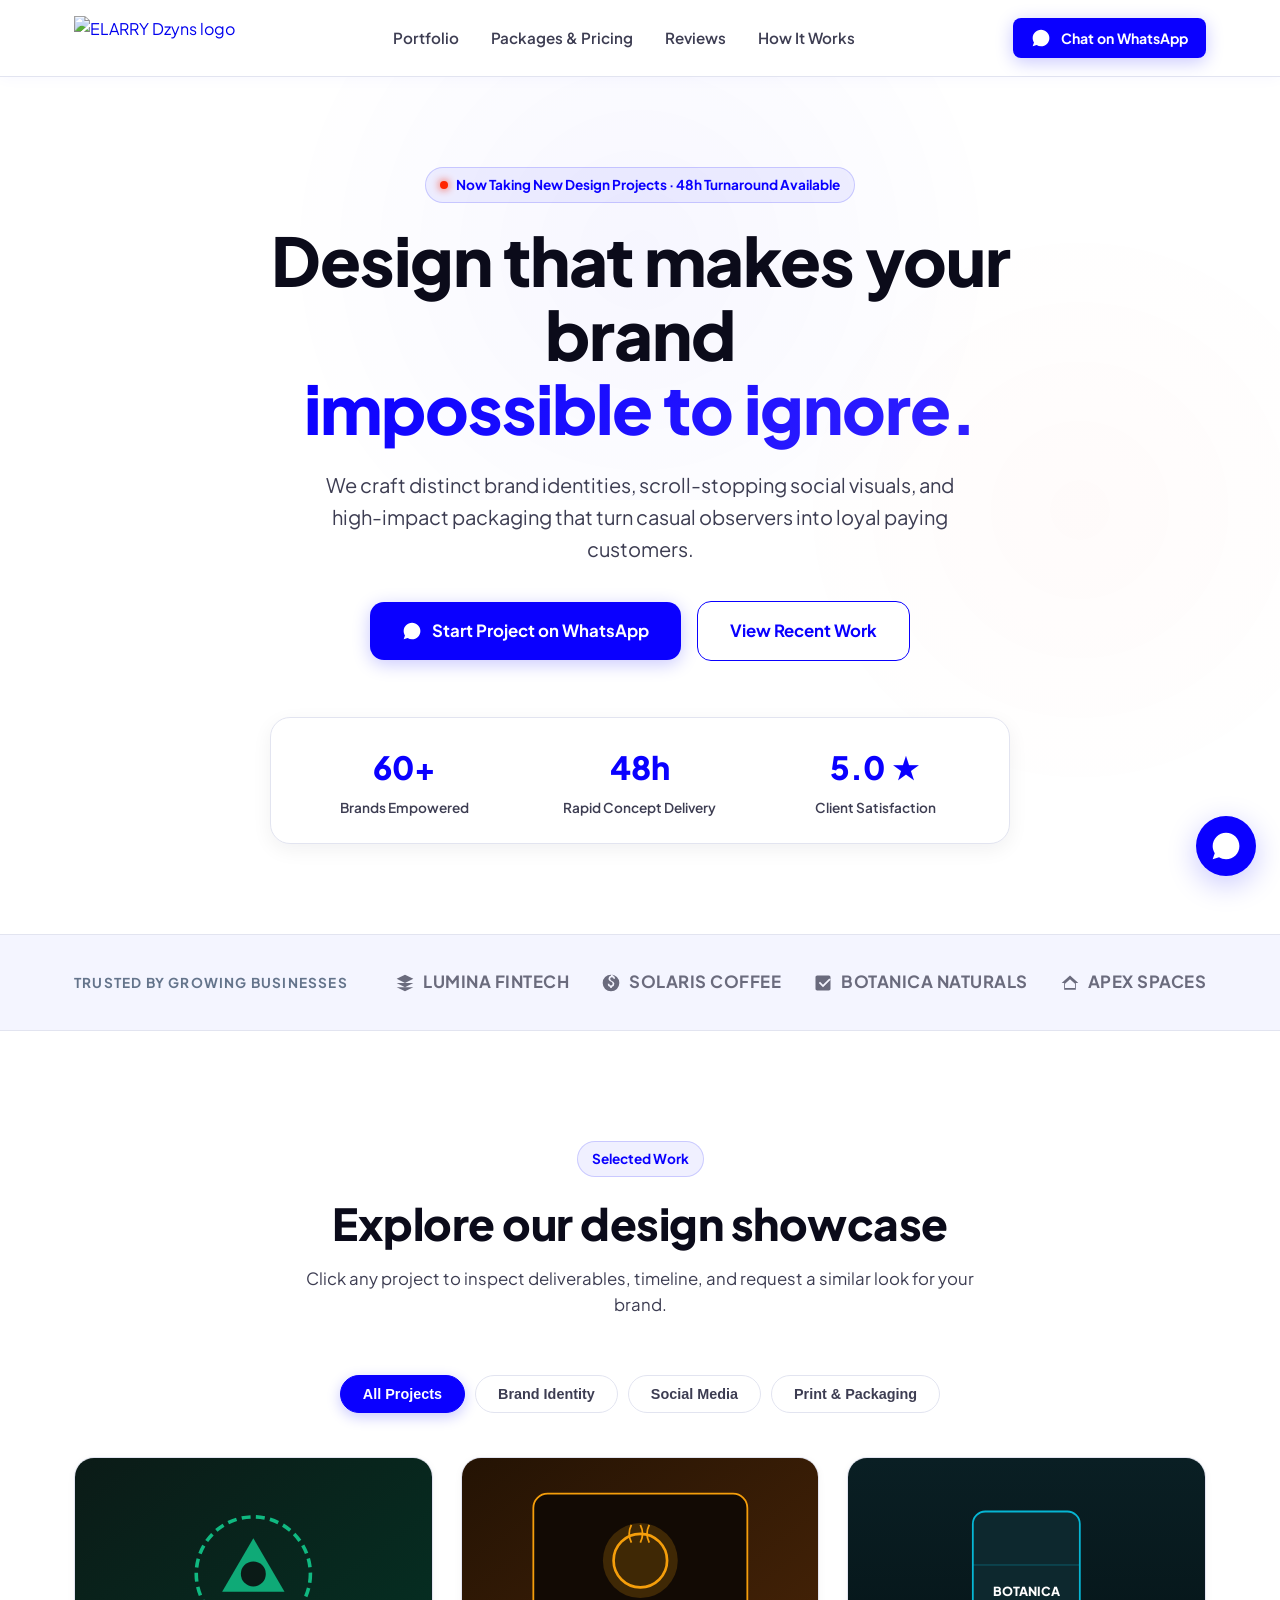
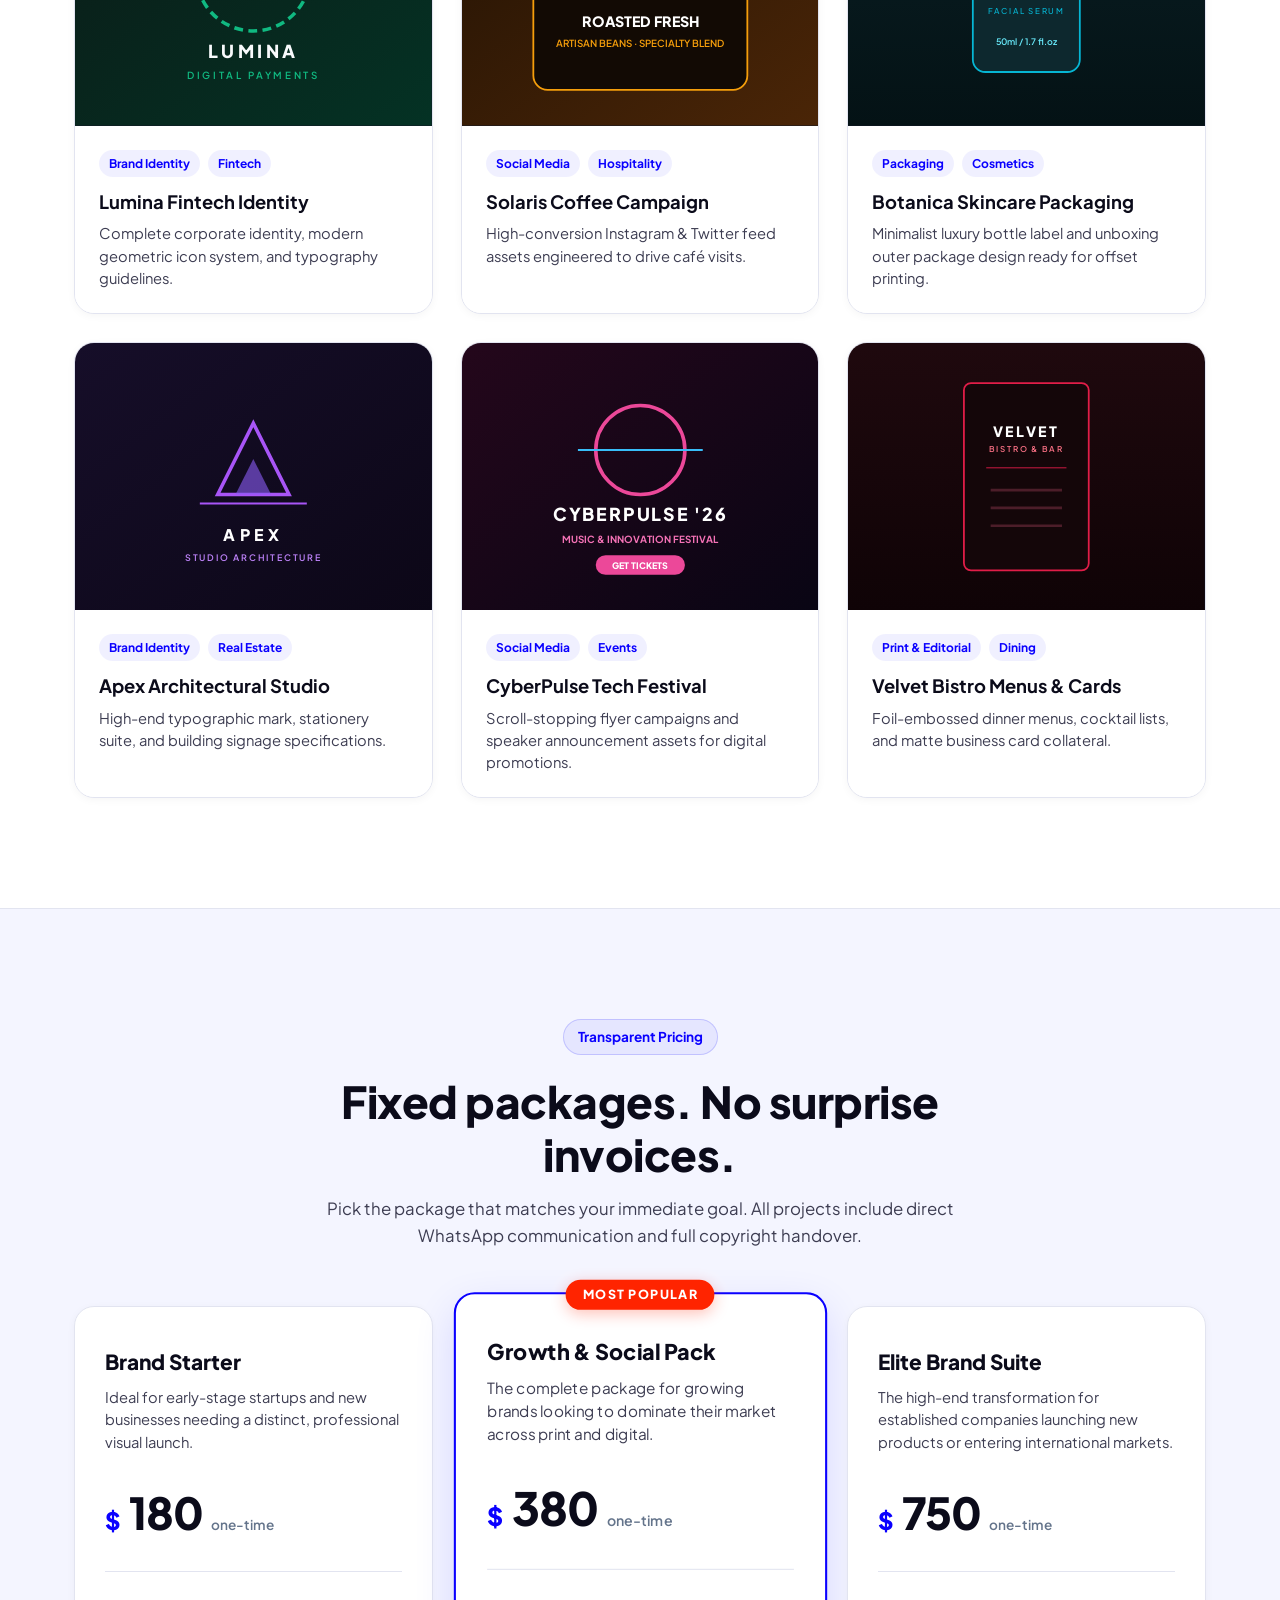
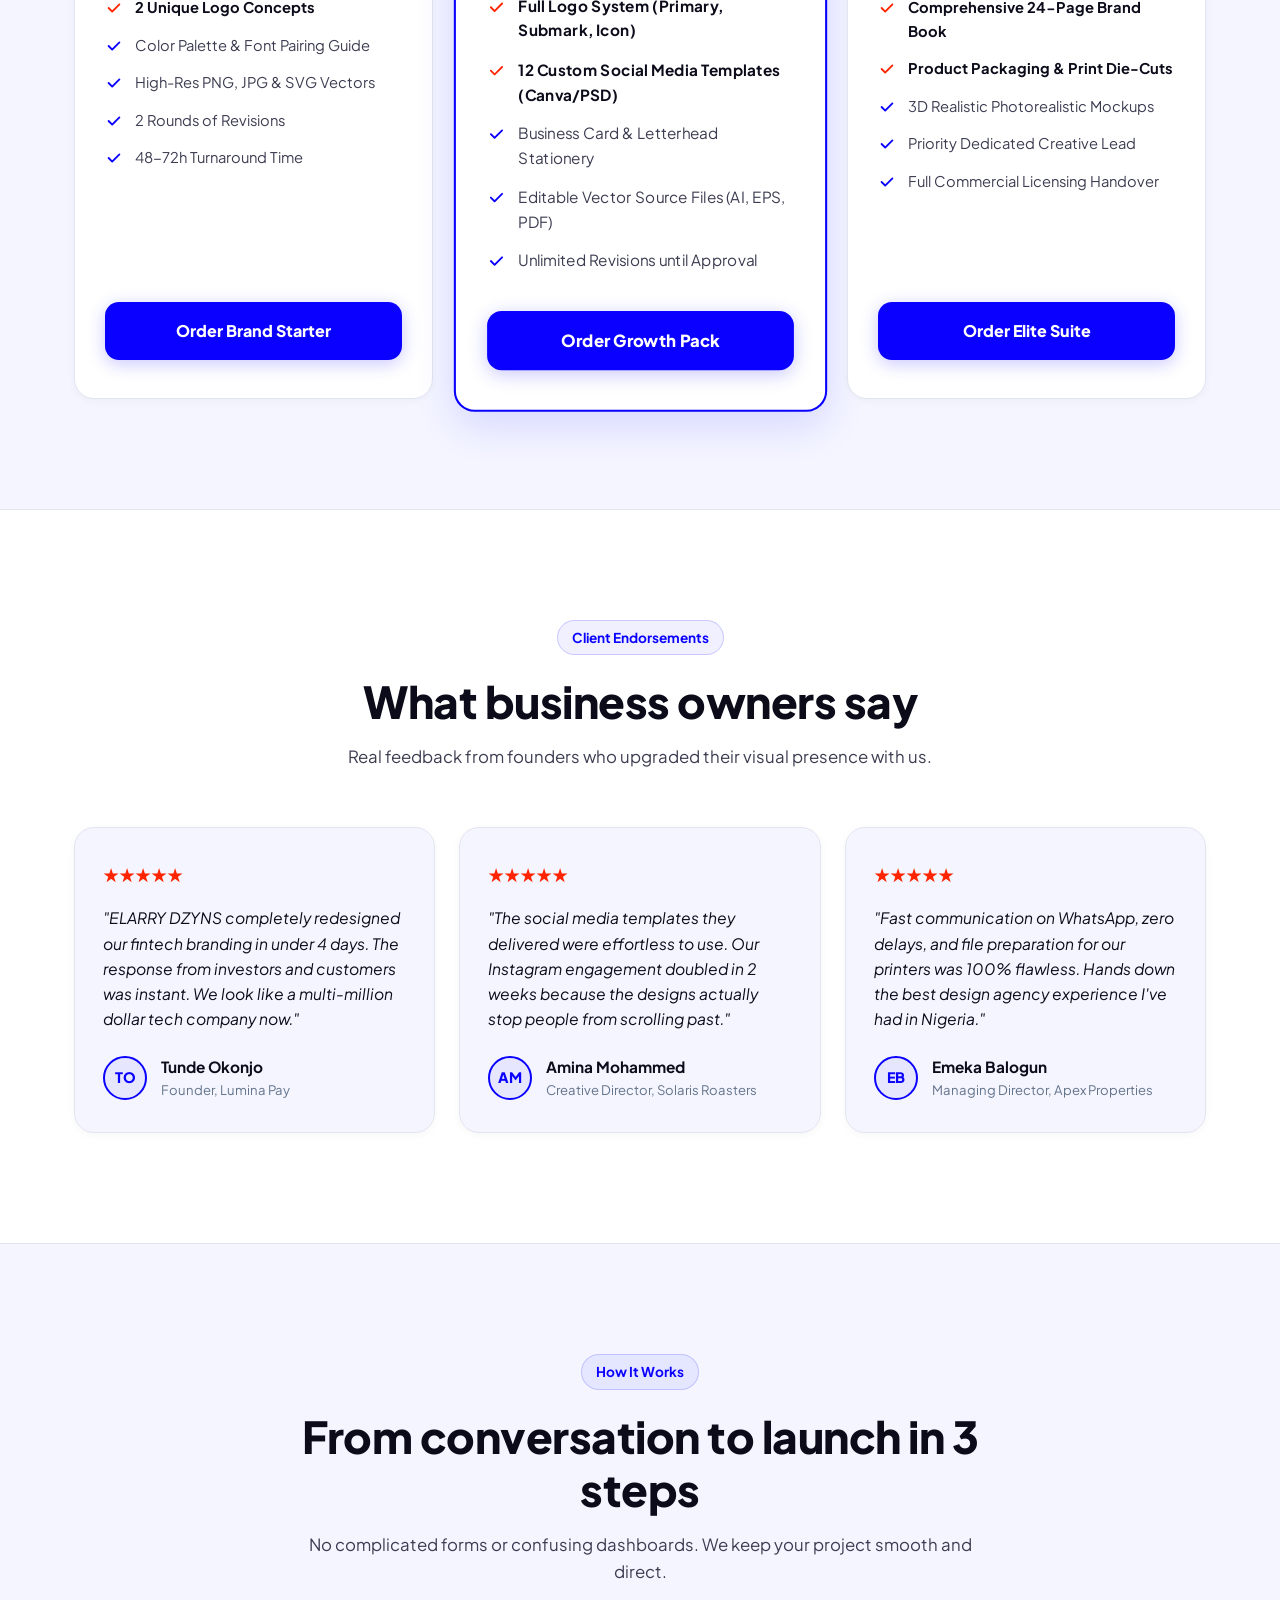
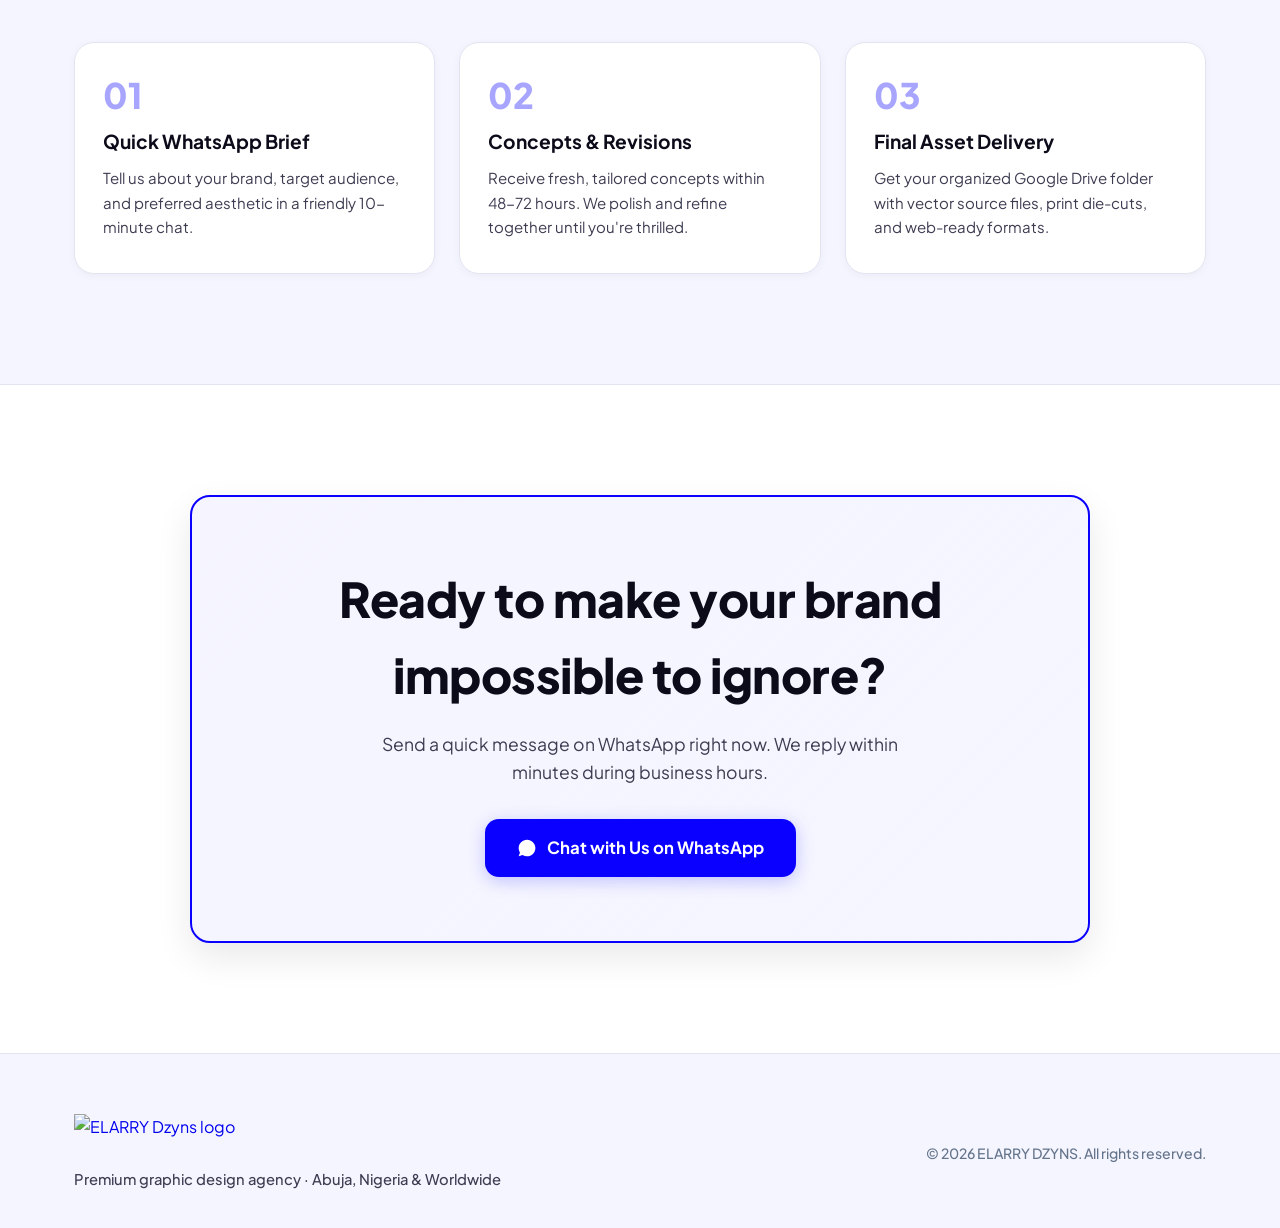
==== commit 73c4e0f7: "Add files via upload" ====
--- a/index.html
+++ b/index.html
@@ -5,6 +5,10 @@
   <meta name="viewport" content="width=device-width, initial-scale=1.0">
   <title>ELARRY DZYNS | Premium Graphic Design Agency</title>
   <meta name="description" content="Elevate your brand with world-class logos, brand identities, and social media designs that convert. Based in Abuja, working with brands globally.">
+  
+  <!-- Favicon -->
+  <link rel="icon" type="image/png" href="public/assets/favicon.png">
+  <link rel="apple-touch-icon" href="public/assets/favicon.png">
   
   <!-- Google Fonts: Plus Jakarta Sans -->
   <link rel="preconnect" href="https://fonts.googleapis.com">
@@ -23,9 +27,8 @@
   <header class="site-header">
     <div class="container">
       <nav class="nav-wrap">
-        <a href="#" class="brand-logo">
-          <span class="logo-dot"></span>
-          ELARRY<span>DZYNS</span>
+        <a href="#" class="brand-logo" aria-label="ELARRY Dzyns logo - Back to top">
+          <img src="public/assets/logo.png" alt="ELARRY Dzyns logo" class="site-logo-img">
         </a>
 
         <ul class="nav-links">
@@ -622,10 +625,9 @@
   <footer class="site-footer">
     <div class="container">
       <div class="footer-inner">
-        <div>
-          <a href="#" class="brand-logo">
-            <span class="logo-dot"></span>
-            ELARRY<span>DZYNS</span>
+        <div class="footer-logo-wrap">
+          <a href="#" class="brand-logo" aria-label="ELARRY Dzyns logo - Back to top">
+            <img src="public/assets/logo.png" alt="ELARRY Dzyns logo" class="site-logo-img footer-logo-img">
           </a>
           <p class="footer-tagline">Premium graphic design agency · Abuja, Nigeria &amp; Worldwide</p>
         </div>
--- a/styles.css
+++ b/styles.css
@@ -0,0 +1,1202 @@
+:root {
+  /* ========================================================
+     BRAND COLOR PALETTE (Centralized)
+     ======================================================== */
+  /* Primary blue: buttons, links, key headings, active states, accents */
+  --color-primary: #0A00FF;
+  --color-primary-hover: #0700B8;
+  --color-primary-light: rgba(10, 0, 255, 0.06);
+  --color-primary-subtle: rgba(10, 0, 255, 0.12);
+  --color-primary-glow: rgba(10, 0, 255, 0.22);
+  
+  /* Accent red: small highlights only ("Most Popular" badge, hover accents, underline details, icons) */
+  --color-accent: #FF2400;
+  --color-accent-hover: #D91E00;
+  --color-accent-light: rgba(255, 36, 0, 0.08);
+  --color-accent-glow: rgba(255, 36, 0, 0.28);
+
+  /* White: main page and card backgrounds */
+  --color-bg-page: #FFFFFF;
+  --color-bg-card: #FFFFFF;
+  --color-bg-card-hover: #FFFFFF;
+  
+  /* Light tint for alternating sections */
+  --color-bg-tint: #F4F5FF;
+  --color-bg-tint-subtle: #ECEEFE;
+
+  /* Dark text neutral: body text and headings where blue isn't used */
+  --color-text-main: #0B0B1A;
+  --color-text-secondary: #3D3D52;
+  --color-text-muted: #64748B;
+  --color-text-inverse: #FFFFFF;
+
+  /* Borders & Shadows */
+  --color-border: #E2E4F0;
+  --color-border-hover: rgba(10, 0, 255, 0.25);
+  --color-border-glow: rgba(10, 0, 255, 0.15);
+
+  --shadow-sm: 0 2px 8px rgba(11, 11, 26, 0.04);
+  --shadow-md: 0 6px 20px rgba(11, 11, 26, 0.06);
+  --shadow-lg: 0 14px 36px rgba(11, 11, 26, 0.09);
+  --shadow-primary: 0 8px 24px var(--color-primary-glow);
+  --shadow-accent: 0 6px 18px var(--color-accent-glow);
+
+  /* Fonts & Radius */
+  --font-main: 'Plus Jakarta Sans', system-ui, -apple-system, sans-serif;
+  --radius-sm: 8px;
+  --radius-md: 14px;
+  --radius-lg: 20px;
+  --radius-full: 9999px;
+
+  /* Transitions */
+  --transition-fast: 0.2s cubic-bezier(0.16, 1, 0.3, 1);
+  --transition-normal: 0.3s cubic-bezier(0.16, 1, 0.3, 1);
+}
+
+/* Reset & Basics */
+*, *::before, *::after {
+  box-sizing: border-box;
+  margin: 0;
+  padding: 0;
+}
+
+html {
+  scroll-behavior: smooth;
+  font-size: 16px;
+}
+
+body {
+  font-family: var(--font-main);
+  background-color: var(--color-bg-page);
+  color: var(--color-text-main);
+  line-height: 1.6;
+  overflow-x: hidden;
+  -webkit-font-smoothing: antialiased;
+}
+
+/* Ambient Background Glow */
+.ambient-glow {
+  position: fixed;
+  top: 0;
+  left: 50%;
+  transform: translateX(-50%);
+  width: 900px;
+  height: 500px;
+  background: radial-gradient(circle, rgba(10, 0, 255, 0.035) 0%, rgba(255, 255, 255, 0) 70%);
+  pointer-events: none;
+  z-index: 0;
+}
+
+.ambient-glow-2 {
+  position: fixed;
+  bottom: 10%;
+  right: -100px;
+  width: 600px;
+  height: 600px;
+  background: radial-gradient(circle, rgba(255, 36, 0, 0.02) 0%, rgba(255, 255, 255, 0) 70%);
+  pointer-events: none;
+  z-index: 0;
+}
+
+/* Layout */
+.container {
+  width: 100%;
+  max-width: 1180px;
+  margin: 0 auto;
+  padding: 0 24px;
+  position: relative;
+  z-index: 1;
+}
+
+section {
+  padding: 80px 0;
+}
+
+@media (min-width: 768px) {
+  section {
+    padding: 110px 0;
+  }
+}
+
+/* Header & Nav */
+header.site-header {
+  position: sticky;
+  top: 0;
+  width: 100%;
+  z-index: 100;
+  backdrop-filter: blur(16px);
+  -webkit-backdrop-filter: blur(16px);
+  background: rgba(255, 255, 255, 0.94);
+  border-bottom: 1px solid var(--color-border);
+  box-shadow: 0 2px 14px rgba(10, 0, 255, 0.03);
+  transition: all var(--transition-normal);
+}
+
+.nav-wrap {
+  display: flex;
+  align-items: center;
+  justify-content: space-between;
+  height: 76px;
+}
+
+/* Brand Logo (Image-based) */
+.brand-logo {
+  display: flex;
+  align-items: center;
+  text-decoration: none;
+  cursor: pointer;
+}
+
+.site-logo-img {
+  height: 44px;
+  width: auto;
+  max-width: 180px;
+  object-fit: contain;
+  display: block;
+  transition: transform var(--transition-fast);
+}
+
+.brand-logo:hover .site-logo-img {
+  transform: scale(1.03);
+}
+
+@media (max-width: 640px) {
+  .site-logo-img {
+    height: 38px;
+    max-width: 140px;
+  }
+}
+
+.nav-links {
+  display: none;
+  gap: 32px;
+  list-style: none;
+}
+
+@media (min-width: 840px) {
+  .nav-links {
+    display: flex;
+    align-items: center;
+  }
+}
+
+.nav-links a {
+  color: var(--color-text-secondary);
+  text-decoration: none;
+  font-size: 0.95rem;
+  font-weight: 600;
+  transition: color var(--transition-fast);
+}
+
+.nav-links a:hover {
+  color: var(--color-primary);
+}
+
+.header-cta {
+  display: flex;
+  align-items: center;
+  gap: 12px;
+}
+
+/* Reusable Buttons */
+.btn {
+  display: inline-flex;
+  align-items: center;
+  justify-content: center;
+  gap: 10px;
+  padding: 12px 24px;
+  border-radius: var(--radius-md);
+  font-size: 0.95rem;
+  font-weight: 700;
+  text-decoration: none;
+  cursor: pointer;
+  transition: all var(--transition-fast);
+  border: none;
+}
+
+.btn-primary, .btn-whatsapp {
+  background: var(--color-primary);
+  color: var(--color-text-inverse);
+  box-shadow: 0 4px 18px var(--color-primary-glow);
+}
+
+.btn-primary:hover, .btn-whatsapp:hover {
+  background: var(--color-primary-hover);
+  transform: translateY(-2px);
+  box-shadow: 0 8px 24px rgba(10, 0, 255, 0.35);
+  color: #FFFFFF;
+}
+
+.btn-outline {
+  background: var(--color-bg-page);
+  border: 1.5px solid var(--color-primary);
+  color: var(--color-primary);
+}
+
+.btn-outline:hover {
+  background: var(--color-primary-light);
+  border-color: var(--color-primary-hover);
+  color: var(--color-primary-hover);
+  transform: translateY(-2px);
+}
+
+.btn-sm {
+  padding: 9px 18px;
+  font-size: 0.88rem;
+  border-radius: var(--radius-sm);
+}
+
+.btn-lg {
+  padding: 16px 32px;
+  font-size: 1.05rem;
+  border-radius: var(--radius-md);
+}
+
+.btn svg {
+  width: 20px;
+  height: 20px;
+  flex-shrink: 0;
+  fill: currentColor;
+}
+
+/* Badges & Section Titles */
+.badge-pill {
+  display: inline-flex;
+  align-items: center;
+  gap: 8px;
+  padding: 6px 14px;
+  border-radius: var(--radius-full);
+  background: var(--color-primary-light);
+  border: 1px solid rgba(10, 0, 255, 0.16);
+  color: var(--color-primary);
+  font-size: 0.85rem;
+  font-weight: 700;
+  margin-bottom: 20px;
+}
+
+.pulse-dot {
+  width: 8px;
+  height: 8px;
+  background: var(--color-accent);
+  border-radius: 50%;
+  box-shadow: 0 0 8px var(--color-accent);
+  animation: pulse 2s infinite;
+}
+
+@keyframes pulse {
+  0% { transform: scale(0.95); box-shadow: 0 0 0 0 rgba(255, 36, 0, 0.6); }
+  70% { transform: scale(1); box-shadow: 0 0 0 8px rgba(255, 36, 0, 0); }
+  100% { transform: scale(0.95); box-shadow: 0 0 0 0 rgba(255, 36, 0, 0); }
+}
+
+.section-head {
+  text-align: center;
+  max-width: 680px;
+  margin: 0 auto 56px;
+}
+
+.section-head h2 {
+  font-size: clamp(2rem, 3.5vw, 2.75rem);
+  font-weight: 800;
+  letter-spacing: -0.5px;
+  line-height: 1.2;
+  margin-bottom: 16px;
+  color: var(--color-text-main);
+}
+
+.section-head p {
+  color: var(--color-text-secondary);
+  font-size: 1.05rem;
+}
+
+/* Hero Section */
+.hero {
+  padding: 60px 0 70px;
+  text-align: center;
+  background-color: var(--color-bg-page);
+}
+
+@media (min-width: 768px) {
+  .hero {
+    padding: 90px 0 90px;
+  }
+}
+
+.hero-content {
+  max-width: 840px;
+  margin: 0 auto;
+}
+
+.hero h1 {
+  font-size: clamp(2.4rem, 5.5vw, 4.2rem);
+  font-weight: 800;
+  line-height: 1.1;
+  letter-spacing: -1px;
+  margin-bottom: 24px;
+  color: var(--color-text-main);
+}
+
+.hero h1 span.gradient-text {
+  color: var(--color-primary);
+  background: linear-gradient(135deg, var(--color-primary) 0%, #3020FF 100%);
+  -webkit-background-clip: text;
+  -webkit-text-fill-color: transparent;
+}
+
+.hero-subtitle {
+  font-size: clamp(1.05rem, 2vw, 1.25rem);
+  color: var(--color-text-secondary);
+  max-width: 650px;
+  margin: 0 auto 36px;
+}
+
+.hero-actions {
+  display: flex;
+  flex-direction: column;
+  gap: 16px;
+  justify-content: center;
+  align-items: center;
+  margin-bottom: 56px;
+}
+
+@media (min-width: 520px) {
+  .hero-actions {
+    flex-direction: row;
+  }
+}
+
+/* Proof Metrics Strip */
+.metrics-strip {
+  display: grid;
+  grid-template-columns: repeat(3, 1fr);
+  gap: 16px;
+  padding: 24px;
+  background: var(--color-bg-page);
+  border: 1px solid var(--color-border);
+  border-radius: var(--radius-lg);
+  box-shadow: var(--shadow-md);
+  max-width: 740px;
+  margin: 0 auto;
+}
+
+.metric-item {
+  text-align: center;
+}
+
+.metric-value {
+  font-size: clamp(1.4rem, 3vw, 2rem);
+  font-weight: 800;
+  color: var(--color-primary);
+  display: block;
+}
+
+.metric-label {
+  font-size: 0.85rem;
+  color: var(--color-text-secondary);
+  font-weight: 600;
+}
+
+/* Logos & Social Trust Bar (Alternating light tint section) */
+.trust-bar {
+  padding: 34px 0;
+  border-top: 1px solid var(--color-border);
+  border-bottom: 1px solid var(--color-border);
+  background: var(--color-bg-tint);
+}
+
+.trust-inner {
+  display: flex;
+  flex-direction: column;
+  align-items: center;
+  gap: 20px;
+}
+
+@media (min-width: 768px) {
+  .trust-inner {
+    flex-direction: row;
+    justify-content: space-between;
+  }
+}
+
+.trust-text {
+  font-size: 0.85rem;
+  text-transform: uppercase;
+  letter-spacing: 1.2px;
+  color: var(--color-text-muted);
+  font-weight: 700;
+}
+
+.client-logos {
+  display: flex;
+  flex-wrap: wrap;
+  align-items: center;
+  justify-content: center;
+  gap: 32px;
+}
+
+.client-badge {
+  color: var(--color-text-secondary);
+  font-weight: 700;
+  font-size: 1.05rem;
+  letter-spacing: 0.5px;
+  opacity: 0.75;
+  transition: all var(--transition-fast);
+  display: flex;
+  align-items: center;
+  gap: 8px;
+}
+
+.client-badge:hover {
+  opacity: 1;
+  color: var(--color-primary);
+}
+
+/* ========================================================
+   FEATURE 1: FILTERABLE VISUAL PORTFOLIO
+   ======================================================== */
+#portfolio {
+  background-color: var(--color-bg-page);
+}
+
+.portfolio-filters {
+  display: flex;
+  flex-wrap: wrap;
+  justify-content: center;
+  gap: 10px;
+  margin-bottom: 44px;
+}
+
+.filter-btn {
+  background: var(--color-bg-page);
+  border: 1.5px solid var(--color-border);
+  color: var(--color-text-secondary);
+  padding: 10px 22px;
+  border-radius: var(--radius-full);
+  font-size: 0.9rem;
+  font-weight: 600;
+  cursor: pointer;
+  transition: all var(--transition-fast);
+}
+
+.filter-btn:hover {
+  background: var(--color-primary-light);
+  color: var(--color-primary);
+  border-color: rgba(10, 0, 255, 0.3);
+}
+
+.filter-btn.active {
+  background: var(--color-primary);
+  color: #FFFFFF;
+  border-color: var(--color-primary);
+  font-weight: 700;
+  box-shadow: 0 4px 14px var(--color-primary-glow);
+}
+
+.portfolio-grid {
+  display: grid;
+  grid-template-columns: 1fr;
+  gap: 28px;
+}
+
+@media (min-width: 640px) {
+  .portfolio-grid {
+    grid-template-columns: repeat(2, 1fr);
+  }
+}
+
+@media (min-width: 1024px) {
+  .portfolio-grid {
+    grid-template-columns: repeat(3, 1fr);
+  }
+}
+
+.portfolio-card {
+  background: var(--color-bg-card);
+  border: 1px solid var(--color-border);
+  border-radius: var(--radius-lg);
+  overflow: hidden;
+  transition: all var(--transition-normal);
+  cursor: pointer;
+  display: flex;
+  flex-direction: column;
+  position: relative;
+  box-shadow: var(--shadow-sm);
+}
+
+.portfolio-card:hover {
+  transform: translateY(-6px);
+  border-color: var(--color-primary);
+  box-shadow: 0 16px 36px rgba(10, 0, 255, 0.12);
+}
+
+.card-preview {
+  position: relative;
+  width: 100%;
+  aspect-ratio: 4 / 3;
+  overflow: hidden;
+  background: #121826;
+  display: flex;
+  align-items: center;
+  justify-content: center;
+}
+
+.card-preview svg, .card-preview img {
+  width: 100%;
+  height: 100%;
+  object-fit: cover;
+  transition: transform 0.5s ease;
+}
+
+.portfolio-card:hover .card-preview svg,
+.portfolio-card:hover .card-preview img {
+  transform: scale(1.05);
+}
+
+.preview-overlay {
+  position: absolute;
+  inset: 0;
+  background: rgba(11, 11, 26, 0.65);
+  display: flex;
+  align-items: center;
+  justify-content: center;
+  opacity: 0;
+  backdrop-filter: blur(4px);
+  transition: opacity var(--transition-fast);
+}
+
+.portfolio-card:hover .preview-overlay {
+  opacity: 1;
+}
+
+.view-badge {
+  display: inline-flex;
+  align-items: center;
+  gap: 8px;
+  background: #FFFFFF;
+  color: var(--color-primary);
+  padding: 8px 18px;
+  border-radius: var(--radius-full);
+  font-weight: 700;
+  font-size: 0.85rem;
+  box-shadow: 0 4px 14px rgba(0, 0, 0, 0.15);
+  transform: translateY(10px);
+  transition: transform var(--transition-fast);
+}
+
+.portfolio-card:hover .view-badge {
+  transform: translateY(0);
+}
+
+.card-info {
+  padding: 24px;
+  display: flex;
+  flex-direction: column;
+  flex-grow: 1;
+  background: var(--color-bg-card);
+}
+
+.card-tags {
+  display: flex;
+  gap: 8px;
+  margin-bottom: 10px;
+}
+
+.tag-badge {
+  font-size: 0.75rem;
+  font-weight: 700;
+  padding: 4px 10px;
+  background: var(--color-primary-light);
+  border-radius: var(--radius-full);
+  color: var(--color-primary);
+}
+
+.card-title {
+  font-size: 1.15rem;
+  font-weight: 700;
+  color: var(--color-text-main);
+  margin-bottom: 6px;
+}
+
+.card-desc {
+  font-size: 0.92rem;
+  color: var(--color-text-secondary);
+  line-height: 1.5;
+}
+
+.portfolio-card.is-hidden {
+  display: none;
+}
+
+/* ========================================================
+   FEATURE 2: TRANSPARENT PACKAGES & PRICING
+   (Alternating Light Tint Section: #F4F5FF)
+   ======================================================== */
+#pricing {
+  background-color: var(--color-bg-tint);
+  border-top: 1px solid var(--color-border);
+  border-bottom: 1px solid var(--color-border);
+}
+
+.pricing-grid {
+  display: grid;
+  grid-template-columns: 1fr;
+  gap: 28px;
+  align-items: stretch;
+}
+
+@media (min-width: 900px) {
+  .pricing-grid {
+    grid-template-columns: repeat(3, 1fr);
+  }
+}
+
+.pricing-card {
+  background: var(--color-bg-card);
+  border: 1px solid var(--color-border);
+  border-radius: var(--radius-lg);
+  padding: 38px 30px;
+  display: flex;
+  flex-direction: column;
+  position: relative;
+  box-shadow: var(--shadow-sm);
+  transition: all var(--transition-normal);
+}
+
+.pricing-card:hover {
+  transform: translateY(-4px);
+  border-color: rgba(10, 0, 255, 0.3);
+  box-shadow: var(--shadow-md);
+}
+
+/* Featured Card with Primary Blue Accent */
+.pricing-card.featured {
+  background: var(--color-bg-card);
+  border: 2px solid var(--color-primary);
+  box-shadow: 0 14px 40px rgba(10, 0, 255, 0.12);
+}
+
+@media (min-width: 900px) {
+  .pricing-card.featured {
+    transform: scale(1.04);
+  }
+  .pricing-card.featured:hover {
+    transform: scale(1.04) translateY(-4px);
+    box-shadow: 0 18px 48px rgba(10, 0, 255, 0.18);
+  }
+}
+
+/* Accent Red "Most Popular" Badge */
+.featured-pill {
+  position: absolute;
+  top: -14px;
+  left: 50%;
+  transform: translateX(-50%);
+  background: var(--color-accent);
+  color: #FFFFFF;
+  font-size: 0.75rem;
+  font-weight: 800;
+  text-transform: uppercase;
+  letter-spacing: 1px;
+  padding: 5px 16px;
+  border-radius: var(--radius-full);
+  box-shadow: 0 4px 14px var(--color-accent-glow);
+}
+
+.tier-name {
+  font-size: 1.3rem;
+  font-weight: 800;
+  margin-bottom: 8px;
+  color: var(--color-text-main);
+}
+
+.tier-desc {
+  font-size: 0.92rem;
+  color: var(--color-text-secondary);
+  min-height: 48px;
+  margin-bottom: 24px;
+  line-height: 1.5;
+}
+
+.price-wrap {
+  display: flex;
+  align-items: baseline;
+  gap: 8px;
+  margin-bottom: 24px;
+  padding-bottom: 24px;
+  border-bottom: 1px solid var(--color-border);
+}
+
+.price-currency {
+  font-size: 1.5rem;
+  font-weight: 800;
+  color: var(--color-primary);
+}
+
+.price-amount {
+  font-size: 2.75rem;
+  font-weight: 800;
+  letter-spacing: -1px;
+  color: var(--color-text-main);
+}
+
+.price-note {
+  font-size: 0.85rem;
+  color: var(--color-text-muted);
+  font-weight: 600;
+}
+
+.features-list {
+  list-style: none;
+  display: flex;
+  flex-direction: column;
+  gap: 14px;
+  margin-bottom: 36px;
+  flex-grow: 1;
+}
+
+.features-list li {
+  display: flex;
+  align-items: flex-start;
+  gap: 12px;
+  font-size: 0.92rem;
+  color: var(--color-text-secondary);
+}
+
+.features-list li.highlight-item {
+  color: var(--color-text-main);
+  font-weight: 700;
+}
+
+/* Check Icons: Primary Blue with Accent Red on Key Highlights */
+.check-icon {
+  width: 18px;
+  height: 18px;
+  color: var(--color-primary);
+  flex-shrink: 0;
+  margin-top: 3px;
+}
+
+.highlight-item .check-icon {
+  color: var(--color-accent);
+}
+
+/* ========================================================
+   FEATURE 3: CONTEXTUAL WHATSAPP ACTIONS & SOCIAL PROOF
+   ======================================================== */
+.whatsapp-action-btn {
+  width: 100%;
+  padding: 16px;
+  border-radius: var(--radius-md);
+  background: var(--color-primary);
+  color: #FFFFFF;
+  font-size: 1rem;
+  font-weight: 800;
+  display: flex;
+  align-items: center;
+  justify-content: center;
+  gap: 10px;
+  text-decoration: none;
+  transition: all var(--transition-fast);
+  box-shadow: 0 4px 18px var(--color-primary-glow);
+}
+
+.whatsapp-action-btn:hover {
+  background: var(--color-primary-hover);
+  color: #FFFFFF;
+  transform: translateY(-2px);
+  box-shadow: 0 8px 26px rgba(10, 0, 255, 0.35);
+}
+
+/* Testimonials Grid */
+#testimonials {
+  background-color: var(--color-bg-page);
+}
+
+.testimonials-grid {
+  display: grid;
+  grid-template-columns: 1fr;
+  gap: 24px;
+}
+
+@media (min-width: 768px) {
+  .testimonials-grid {
+    grid-template-columns: repeat(3, 1fr);
+  }
+}
+
+.testimonial-card {
+  background: var(--color-bg-tint);
+  border: 1px solid var(--color-border);
+  border-radius: var(--radius-lg);
+  padding: 32px 28px;
+  display: flex;
+  flex-direction: column;
+  justify-content: space-between;
+  box-shadow: var(--shadow-sm);
+  transition: all var(--transition-normal);
+}
+
+.testimonial-card:hover {
+  transform: translateY(-3px);
+  box-shadow: var(--shadow-md);
+}
+
+/* Stars Icon: Accent Red for vivid contrast */
+.stars {
+  color: var(--color-accent);
+  display: flex;
+  gap: 4px;
+  margin-bottom: 16px;
+  font-size: 1.15rem;
+}
+
+.testimonial-quote {
+  font-size: 0.98rem;
+  color: var(--color-text-main);
+  line-height: 1.6;
+  margin-bottom: 24px;
+  font-style: italic;
+}
+
+.client-meta {
+  display: flex;
+  align-items: center;
+  gap: 14px;
+}
+
+.client-avatar {
+  width: 44px;
+  height: 44px;
+  border-radius: 50%;
+  background: var(--color-primary-light);
+  border: 2px solid var(--color-primary);
+  display: flex;
+  align-items: center;
+  justify-content: center;
+  font-weight: 800;
+  font-size: 0.9rem;
+  color: var(--color-primary);
+}
+
+.client-details h4 {
+  font-size: 0.96rem;
+  font-weight: 700;
+  color: var(--color-text-main);
+}
+
+.client-details p {
+  font-size: 0.82rem;
+  color: var(--color-text-muted);
+}
+
+/* Process Section (Alternating Light Tint: #F4F5FF) */
+#process {
+  background-color: var(--color-bg-tint);
+  border-top: 1px solid var(--color-border);
+  border-bottom: 1px solid var(--color-border);
+}
+
+.process-grid {
+  display: grid;
+  grid-template-columns: 1fr;
+  gap: 24px;
+}
+
+@media (min-width: 768px) {
+  .process-grid {
+    grid-template-columns: repeat(3, 1fr);
+  }
+}
+
+.process-step {
+  background: var(--color-bg-card);
+  border: 1px solid var(--color-border);
+  border-radius: var(--radius-lg);
+  padding: 34px 28px;
+  position: relative;
+  box-shadow: var(--shadow-sm);
+  transition: all var(--transition-normal);
+}
+
+.process-step:hover {
+  transform: translateY(-3px);
+  box-shadow: var(--shadow-md);
+}
+
+.step-num {
+  font-size: 2.2rem;
+  font-weight: 800;
+  color: var(--color-primary);
+  opacity: 0.35;
+  margin-bottom: 14px;
+  line-height: 1;
+}
+
+.process-step h3 {
+  font-size: 1.2rem;
+  font-weight: 700;
+  margin-bottom: 10px;
+  color: var(--color-text-main);
+}
+
+.process-step p {
+  font-size: 0.94rem;
+  color: var(--color-text-secondary);
+}
+
+/* Call to Action Banner */
+.cta-banner {
+  padding: 64px 36px;
+  background: linear-gradient(135deg, rgba(10, 0, 255, 0.04) 0%, rgba(244, 245, 255, 0.96) 100%);
+  border: 2px solid var(--color-primary);
+  border-radius: var(--radius-lg);
+  text-align: center;
+  max-width: 900px;
+  margin: 0 auto;
+  box-shadow: var(--shadow-lg);
+}
+
+.cta-banner h2 {
+  font-size: clamp(2rem, 4vw, 3rem);
+  font-weight: 800;
+  letter-spacing: -0.5px;
+  margin-bottom: 16px;
+  color: var(--color-text-main);
+}
+
+.cta-banner p {
+  color: var(--color-text-secondary);
+  font-size: 1.1rem;
+  max-width: 580px;
+  margin: 0 auto 32px;
+}
+
+/* Lightbox Modal */
+.modal-overlay {
+  position: fixed;
+  inset: 0;
+  background: rgba(11, 11, 26, 0.65);
+  backdrop-filter: blur(10px);
+  -webkit-backdrop-filter: blur(10px);
+  display: flex;
+  align-items: center;
+  justify-content: center;
+  padding: 24px;
+  z-index: 1000;
+  opacity: 0;
+  pointer-events: none;
+  transition: opacity var(--transition-fast);
+}
+
+.modal-overlay.is-open {
+  opacity: 1;
+  pointer-events: auto;
+}
+
+.modal-card {
+  background: var(--color-bg-page);
+  border: 1px solid var(--color-border);
+  border-radius: var(--radius-lg);
+  max-width: 850px;
+  width: 100%;
+  max-height: 90vh;
+  overflow-y: auto;
+  position: relative;
+  box-shadow: 0 24px 60px rgba(11, 11, 26, 0.2);
+  display: flex;
+  flex-direction: column;
+}
+
+@media (min-width: 768px) {
+  .modal-card {
+    flex-direction: row;
+    max-height: 80vh;
+  }
+}
+
+.modal-media {
+  flex: 1.2;
+  background: var(--color-bg-tint);
+  display: flex;
+  align-items: center;
+  justify-content: center;
+  min-height: 300px;
+  position: relative;
+}
+
+.modal-media svg, .modal-media img {
+  width: 100%;
+  height: 100%;
+  object-fit: contain;
+  max-height: 500px;
+}
+
+.modal-details {
+  flex: 1;
+  padding: 36px 30px;
+  display: flex;
+  flex-direction: column;
+  justify-content: space-between;
+  background: var(--color-bg-page);
+}
+
+.modal-close-btn {
+  position: absolute;
+  top: 16px;
+  right: 16px;
+  background: var(--color-bg-tint);
+  border: 1px solid var(--color-border);
+  color: var(--color-text-main);
+  width: 36px;
+  height: 36px;
+  border-radius: 50%;
+  font-size: 1.3rem;
+  display: flex;
+  align-items: center;
+  justify-content: center;
+  cursor: pointer;
+  transition: all var(--transition-fast);
+  z-index: 10;
+}
+
+.modal-close-btn:hover {
+  background: var(--color-primary-light);
+  color: var(--color-primary);
+  border-color: var(--color-primary);
+}
+
+.modal-title {
+  font-size: 1.5rem;
+  font-weight: 800;
+  margin-bottom: 12px;
+  color: var(--color-text-main);
+}
+
+.modal-category {
+  color: var(--color-accent);
+  font-weight: 800;
+  font-size: 0.85rem;
+  text-transform: uppercase;
+  margin-bottom: 8px;
+  letter-spacing: 0.5px;
+}
+
+.modal-description {
+  color: var(--color-text-secondary);
+  font-size: 0.95rem;
+  line-height: 1.6;
+  margin-bottom: 24px;
+}
+
+.modal-specs {
+  display: flex;
+  flex-direction: column;
+  gap: 10px;
+  padding: 18px;
+  background: var(--color-bg-tint);
+  border: 1px solid var(--color-border);
+  border-radius: var(--radius-md);
+  margin-bottom: 24px;
+  font-size: 0.88rem;
+}
+
+.spec-row {
+  display: flex;
+  justify-content: space-between;
+}
+
+.spec-label {
+  color: var(--color-text-muted);
+  font-weight: 600;
+}
+
+.spec-val {
+  color: var(--color-text-main);
+  font-weight: 700;
+}
+
+/* Floating Action Button */
+.floating-whatsapp {
+  position: fixed;
+  bottom: 24px;
+  right: 24px;
+  width: 60px;
+  height: 60px;
+  border-radius: 50%;
+  background: var(--color-primary);
+  color: #FFFFFF;
+  display: flex;
+  align-items: center;
+  justify-content: center;
+  box-shadow: 0 8px 30px var(--color-primary-glow);
+  z-index: 99;
+  text-decoration: none;
+  transition: all var(--transition-normal);
+}
+
+.floating-whatsapp svg {
+  width: 32px;
+  height: 32px;
+  fill: #FFFFFF;
+}
+
+.floating-whatsapp:hover {
+  transform: scale(1.08) translateY(-4px);
+  background: var(--color-primary-hover);
+  box-shadow: 0 12px 36px rgba(10, 0, 255, 0.45);
+}
+
+/* Footer (Light tint background to showcase the red & blue logo properly) */
+footer.site-footer {
+  padding: 60px 0 36px;
+  border-top: 1px solid var(--color-border);
+  background: var(--color-bg-tint);
+}
+
+.footer-inner {
+  display: flex;
+  flex-direction: column;
+  align-items: center;
+  text-align: center;
+  gap: 20px;
+}
+
+@media (min-width: 768px) {
+  .footer-inner {
+    flex-direction: row;
+    justify-content: space-between;
+    text-align: left;
+  }
+}
+
+.footer-logo-wrap {
+  display: flex;
+  flex-direction: column;
+  align-items: center;
+}
+
+@media (min-width: 768px) {
+  .footer-logo-wrap {
+    align-items: flex-start;
+  }
+}
+
+.footer-logo-img {
+  height: 46px;
+  width: auto;
+  max-width: 170px;
+  object-fit: contain;
+  margin-bottom: 8px;
+}
+
+.footer-tagline {
+  color: var(--color-text-secondary);
+  font-size: 0.92rem;
+  font-weight: 500;
+}
+
+.footer-copy {
+  color: var(--color-text-muted);
+  font-size: 0.88rem;
+  font-weight: 500;
+}
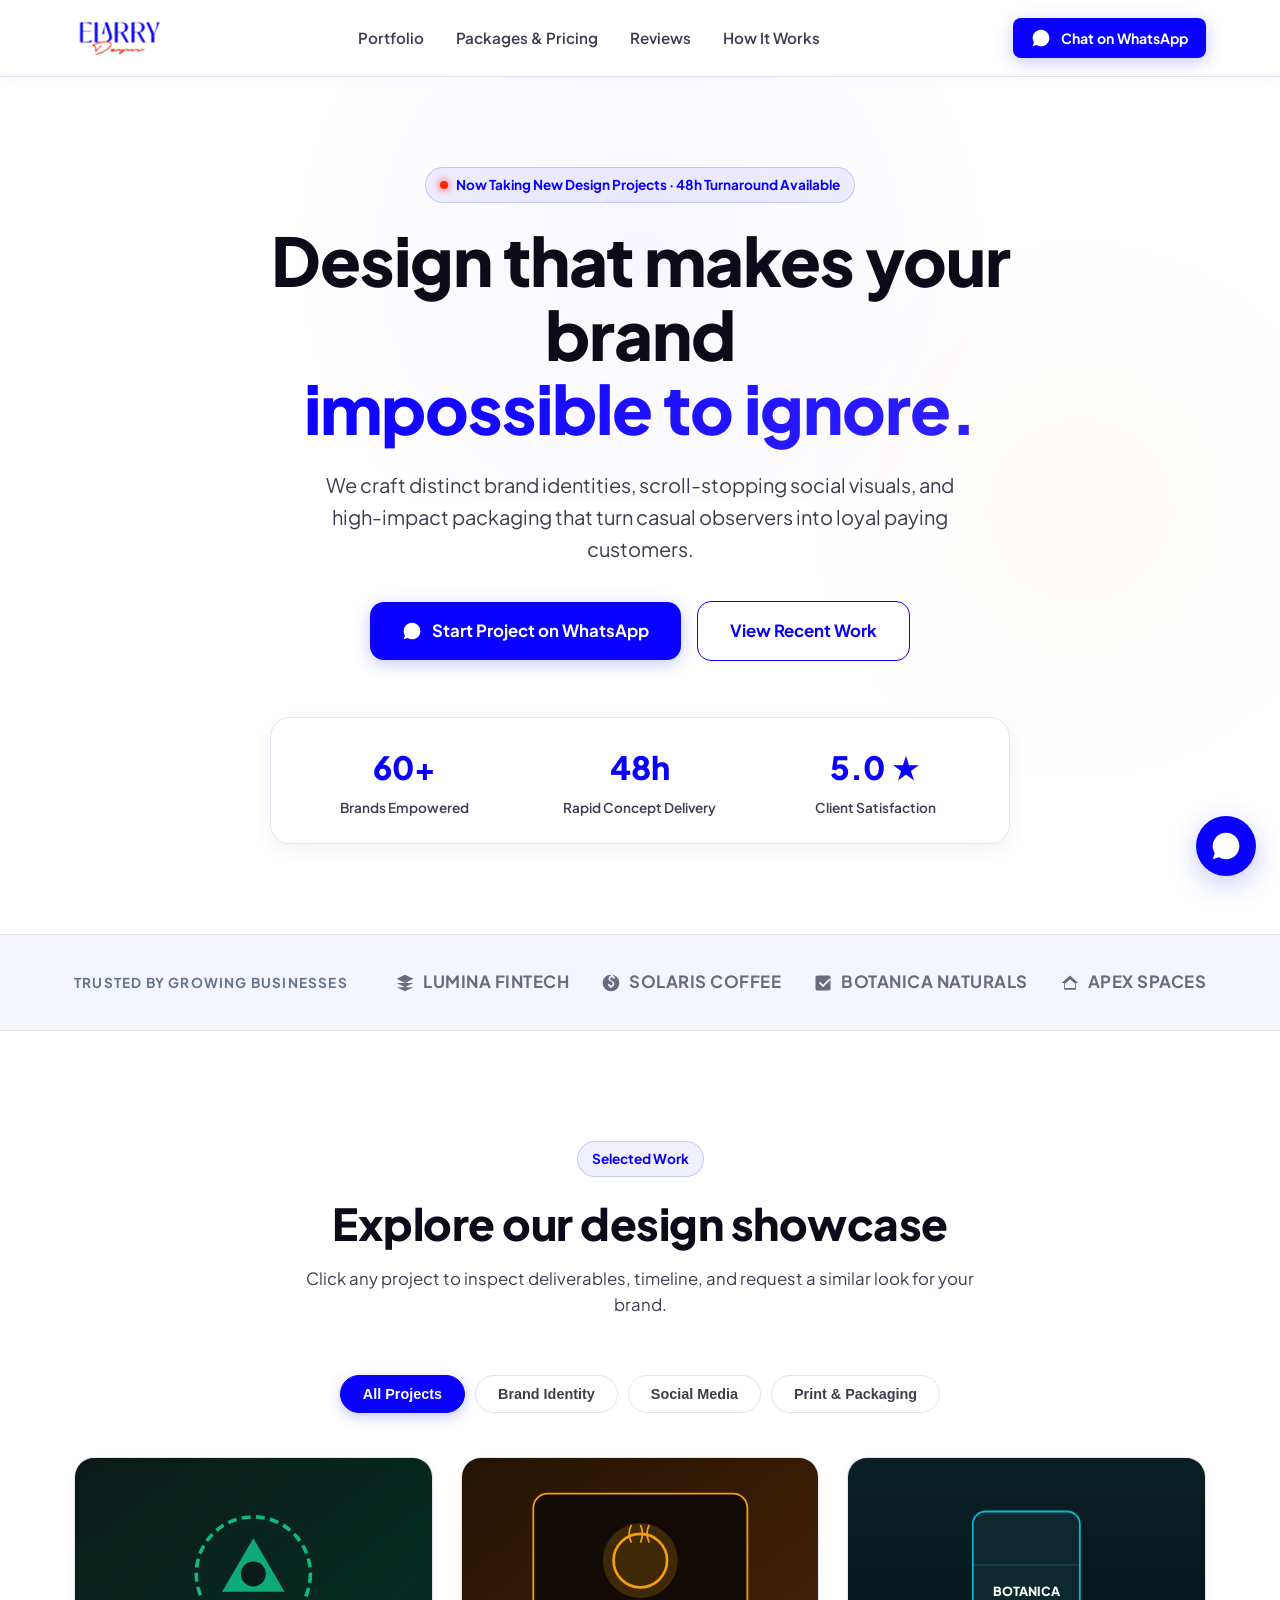
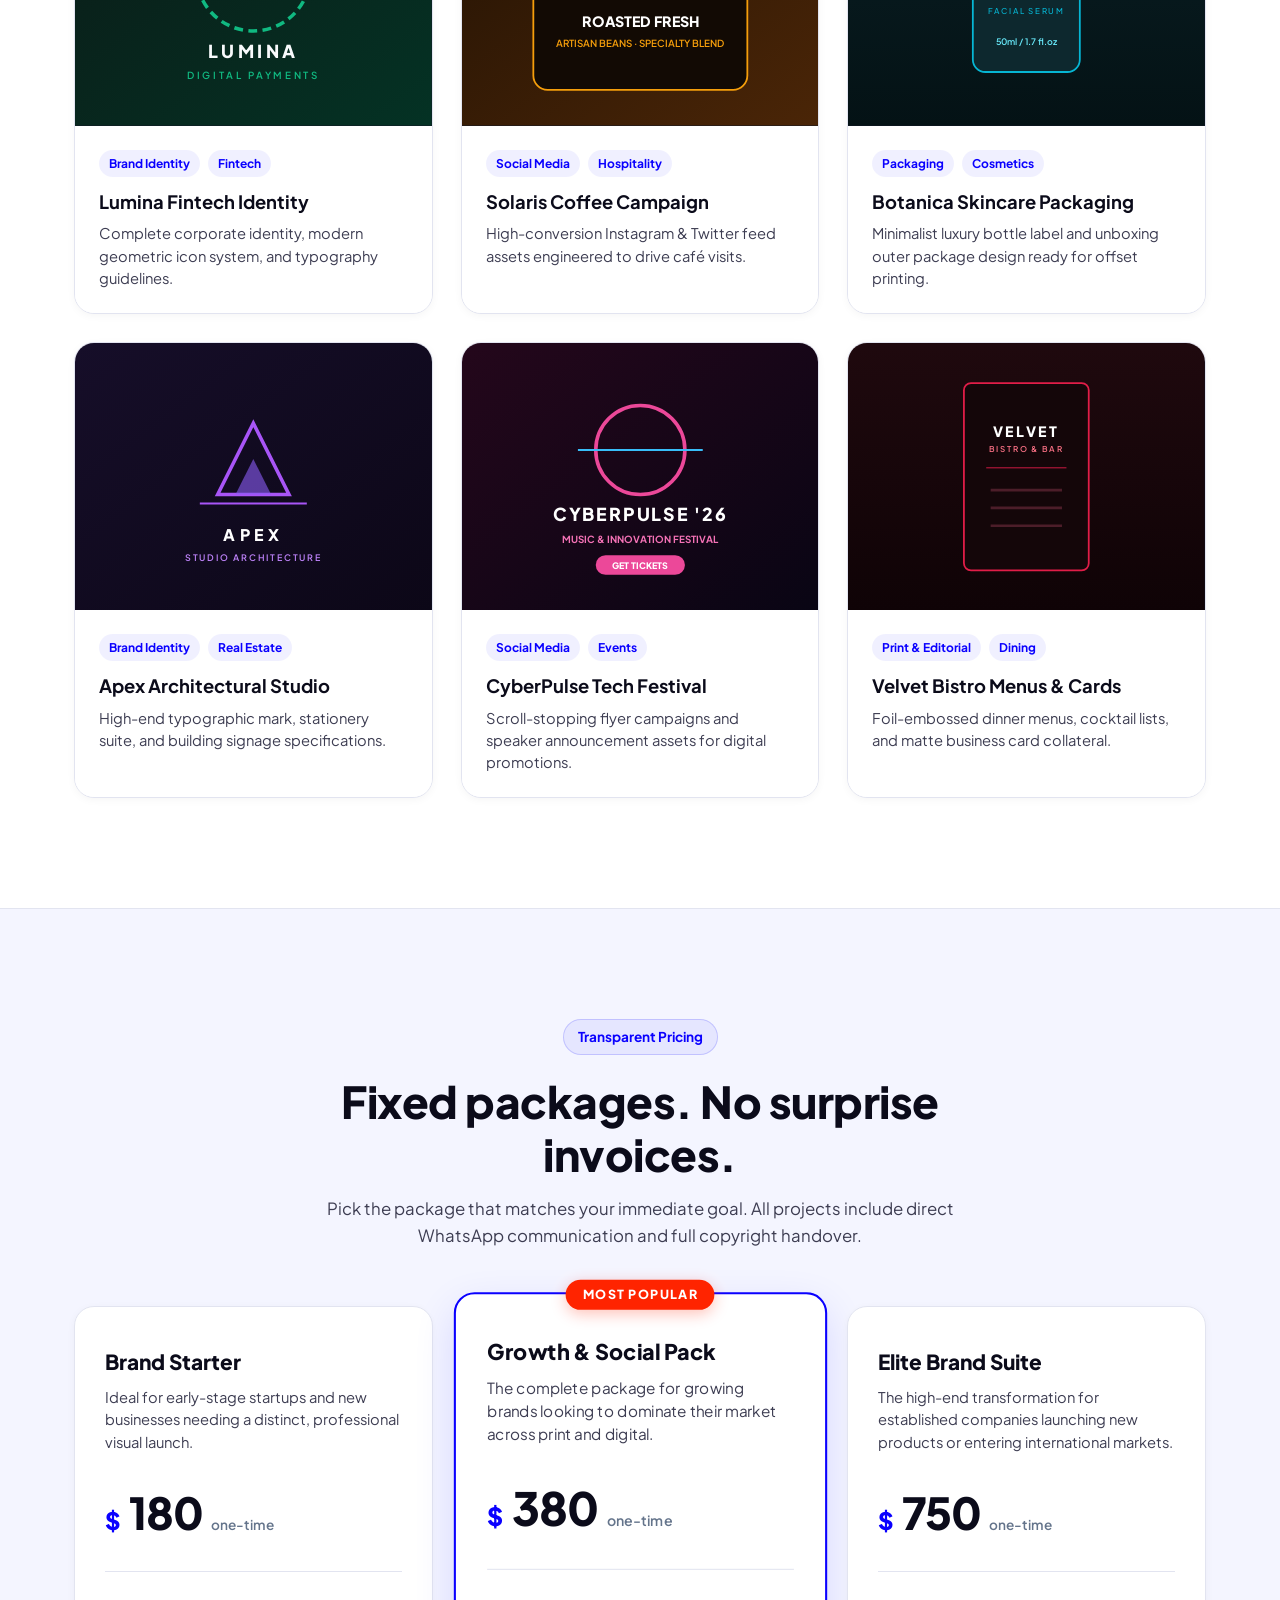
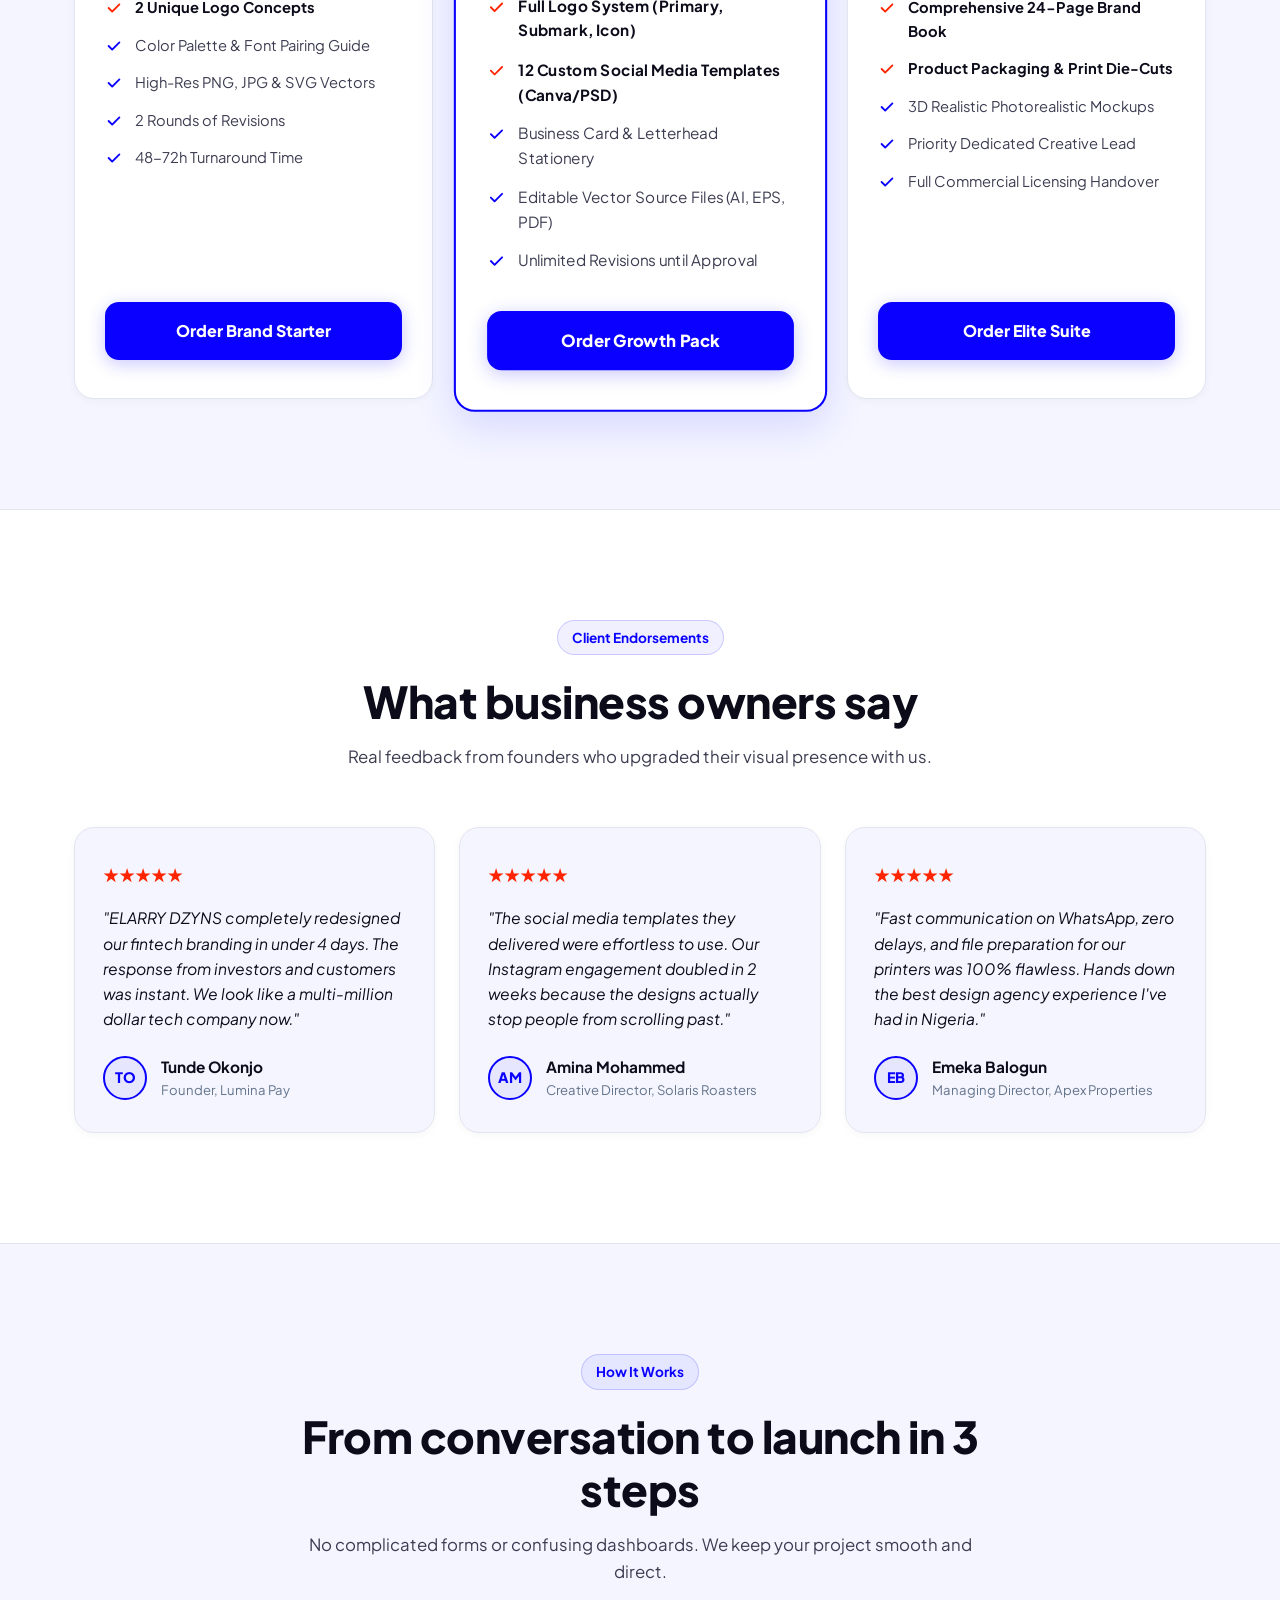
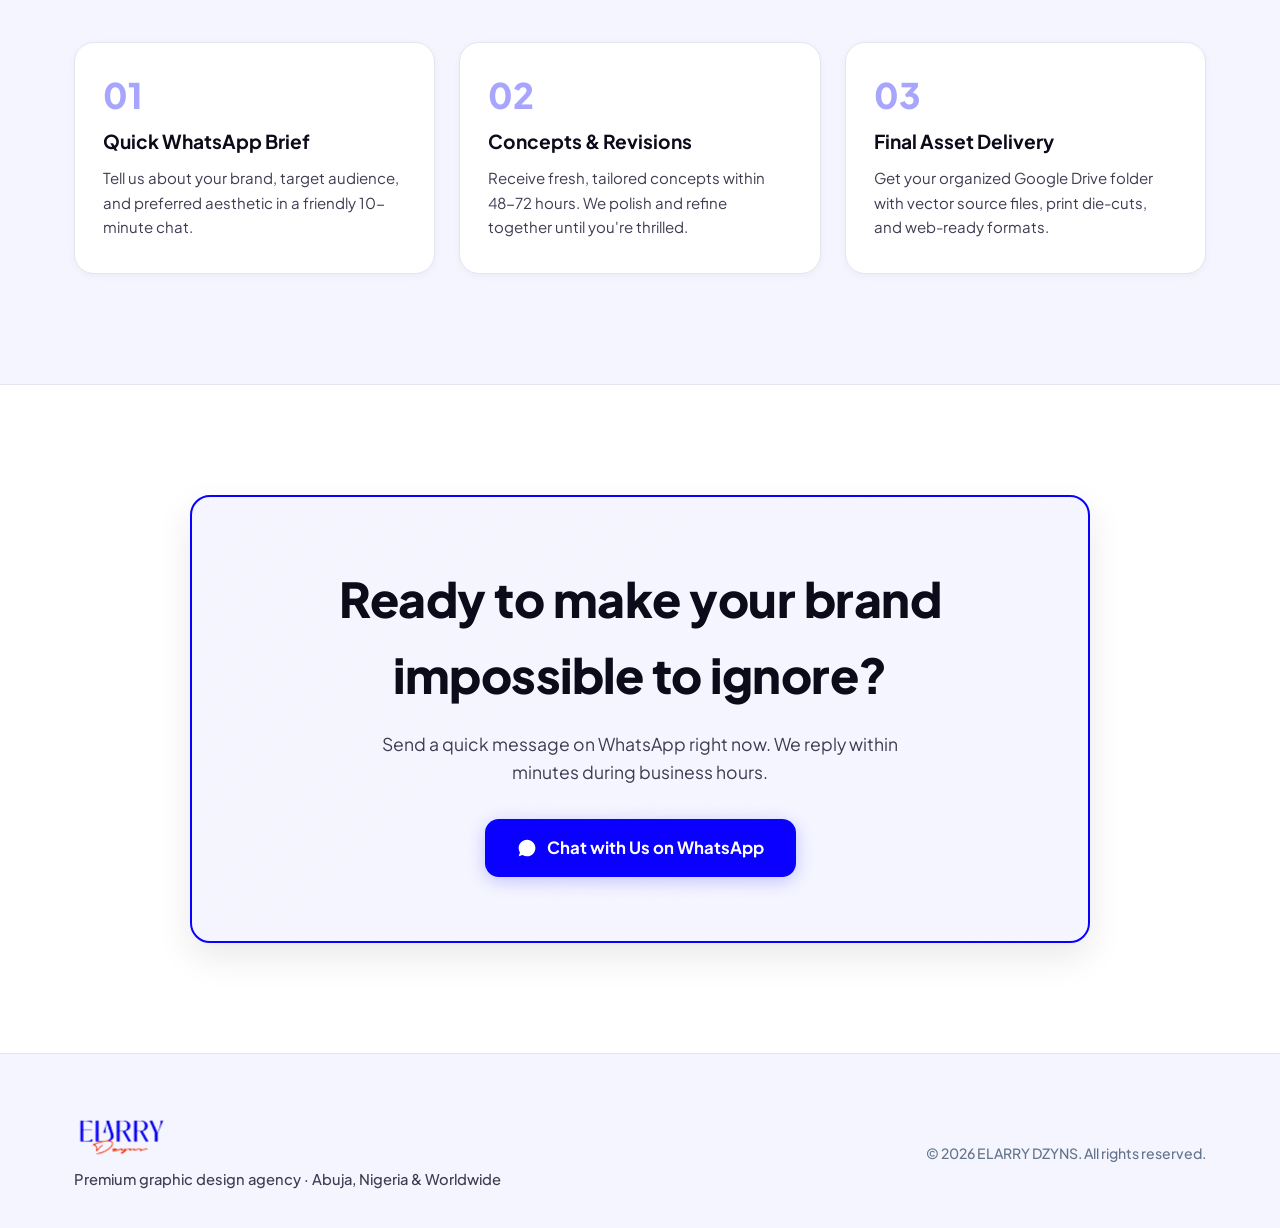
==== commit 384a5aee: "Add files via upload" ====
--- a/index.html
+++ b/index.html
@@ -7,8 +7,8 @@
   <meta name="description" content="Elevate your brand with world-class logos, brand identities, and social media designs that convert. Based in Abuja, working with brands globally.">
   
   <!-- Favicon -->
-  <link rel="icon" type="image/png" href="public/assets/favicon.png">
-  <link rel="apple-touch-icon" href="public/assets/favicon.png">
+  <link rel="icon" type="image/png" href="favicon.png">
+  <link rel="apple-touch-icon" href="favicon.png">
   
   <!-- Google Fonts: Plus Jakarta Sans -->
   <link rel="preconnect" href="https://fonts.googleapis.com">
@@ -28,7 +28,7 @@
     <div class="container">
       <nav class="nav-wrap">
         <a href="#" class="brand-logo" aria-label="ELARRY Dzyns logo - Back to top">
-          <img src="public/assets/logo.png" alt="ELARRY Dzyns logo" class="site-logo-img">
+          <img src="logo.png" alt="ELARRY Dzyns logo" class="site-logo-img">
         </a>
 
         <ul class="nav-links">
@@ -627,7 +627,7 @@
       <div class="footer-inner">
         <div class="footer-logo-wrap">
           <a href="#" class="brand-logo" aria-label="ELARRY Dzyns logo - Back to top">
-            <img src="public/assets/logo.png" alt="ELARRY Dzyns logo" class="site-logo-img footer-logo-img">
+            <img src="logo.png" alt="ELARRY Dzyns logo" class="site-logo-img footer-logo-img">
           </a>
           <p class="footer-tagline">Premium graphic design agency · Abuja, Nigeria &amp; Worldwide</p>
         </div>
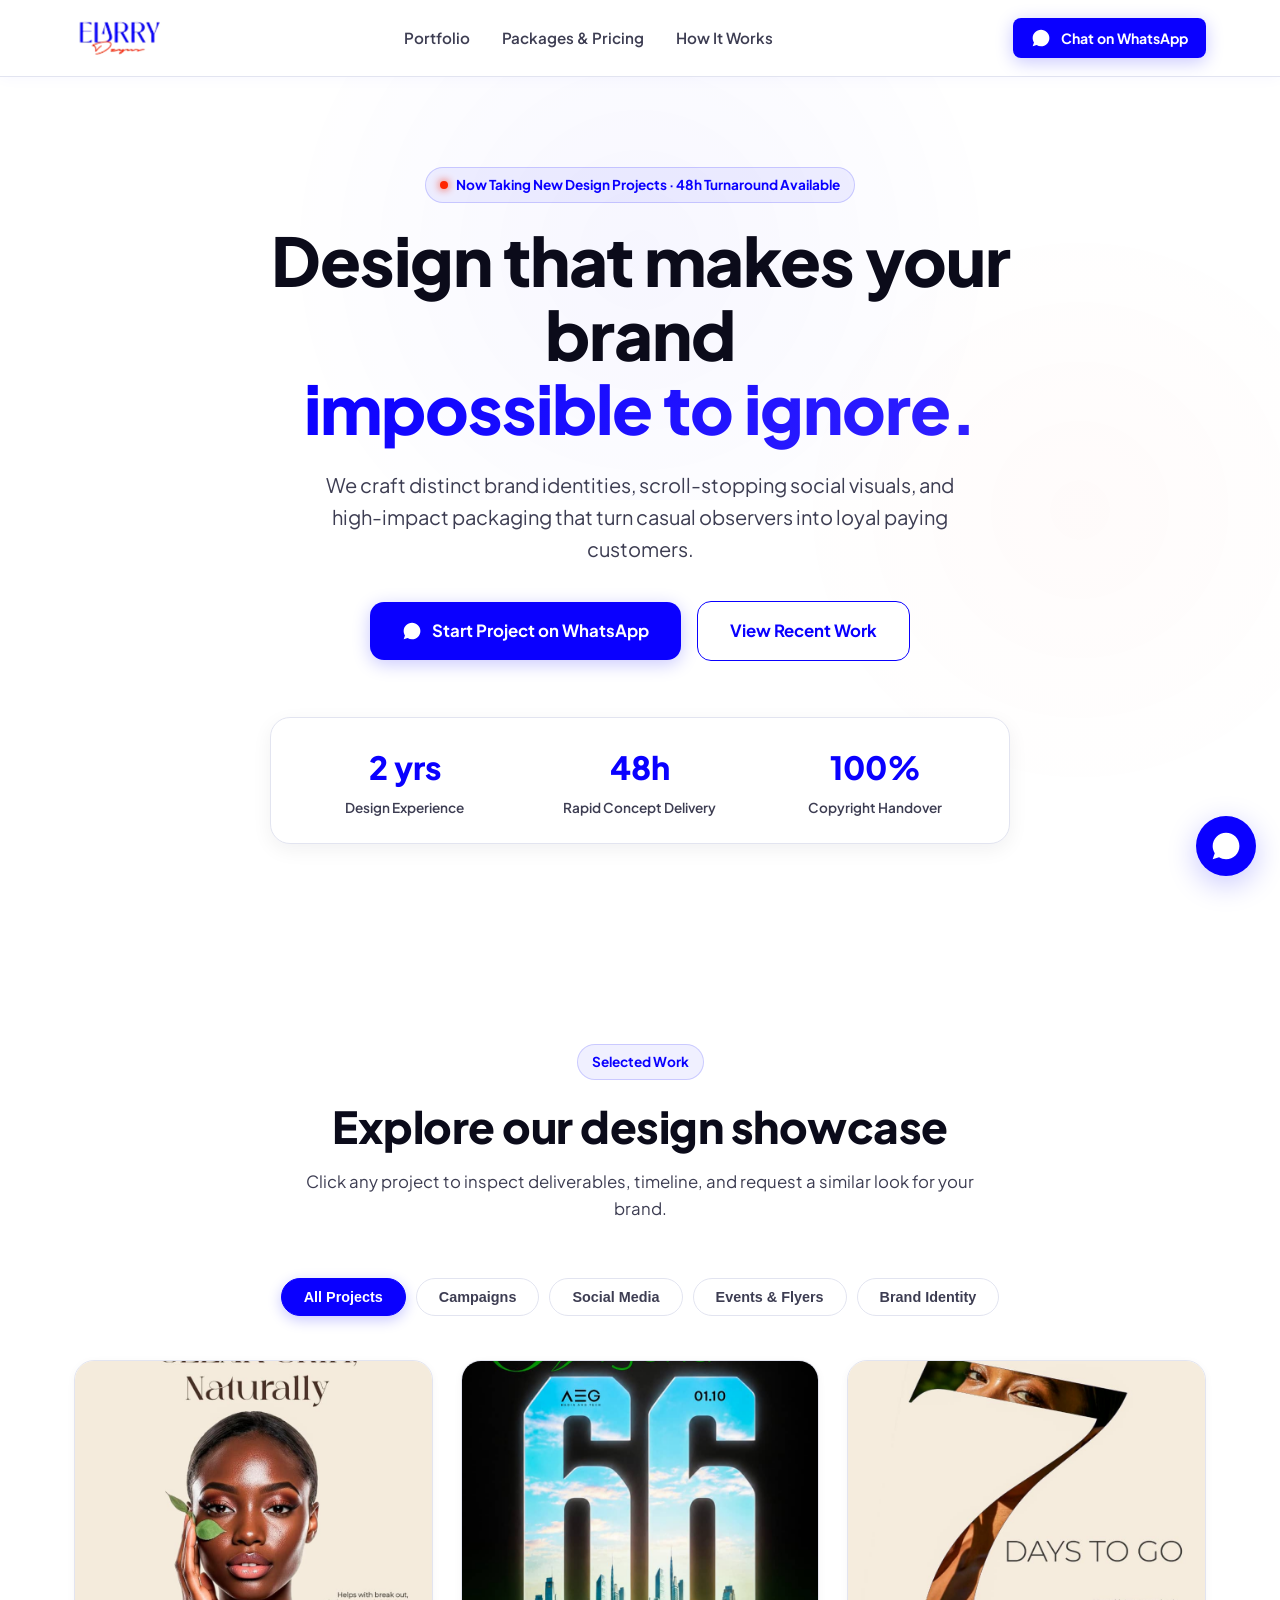
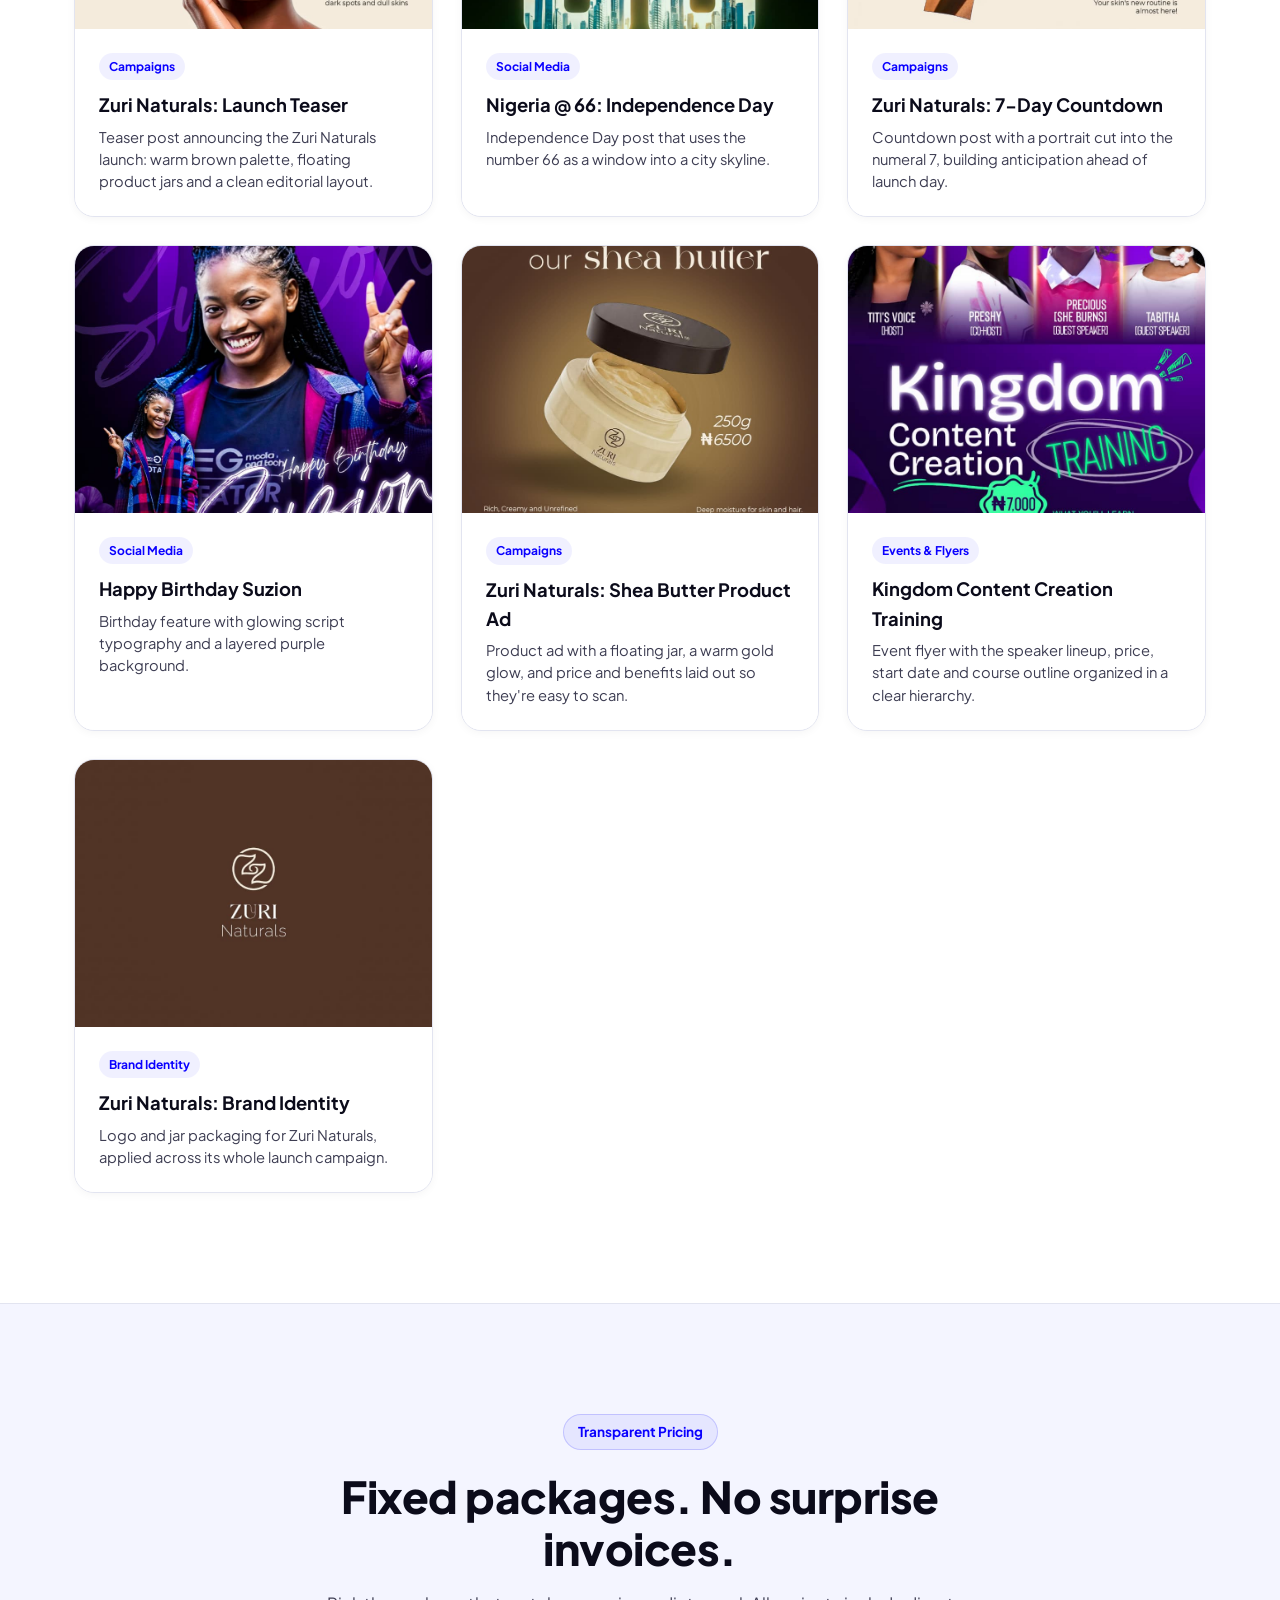
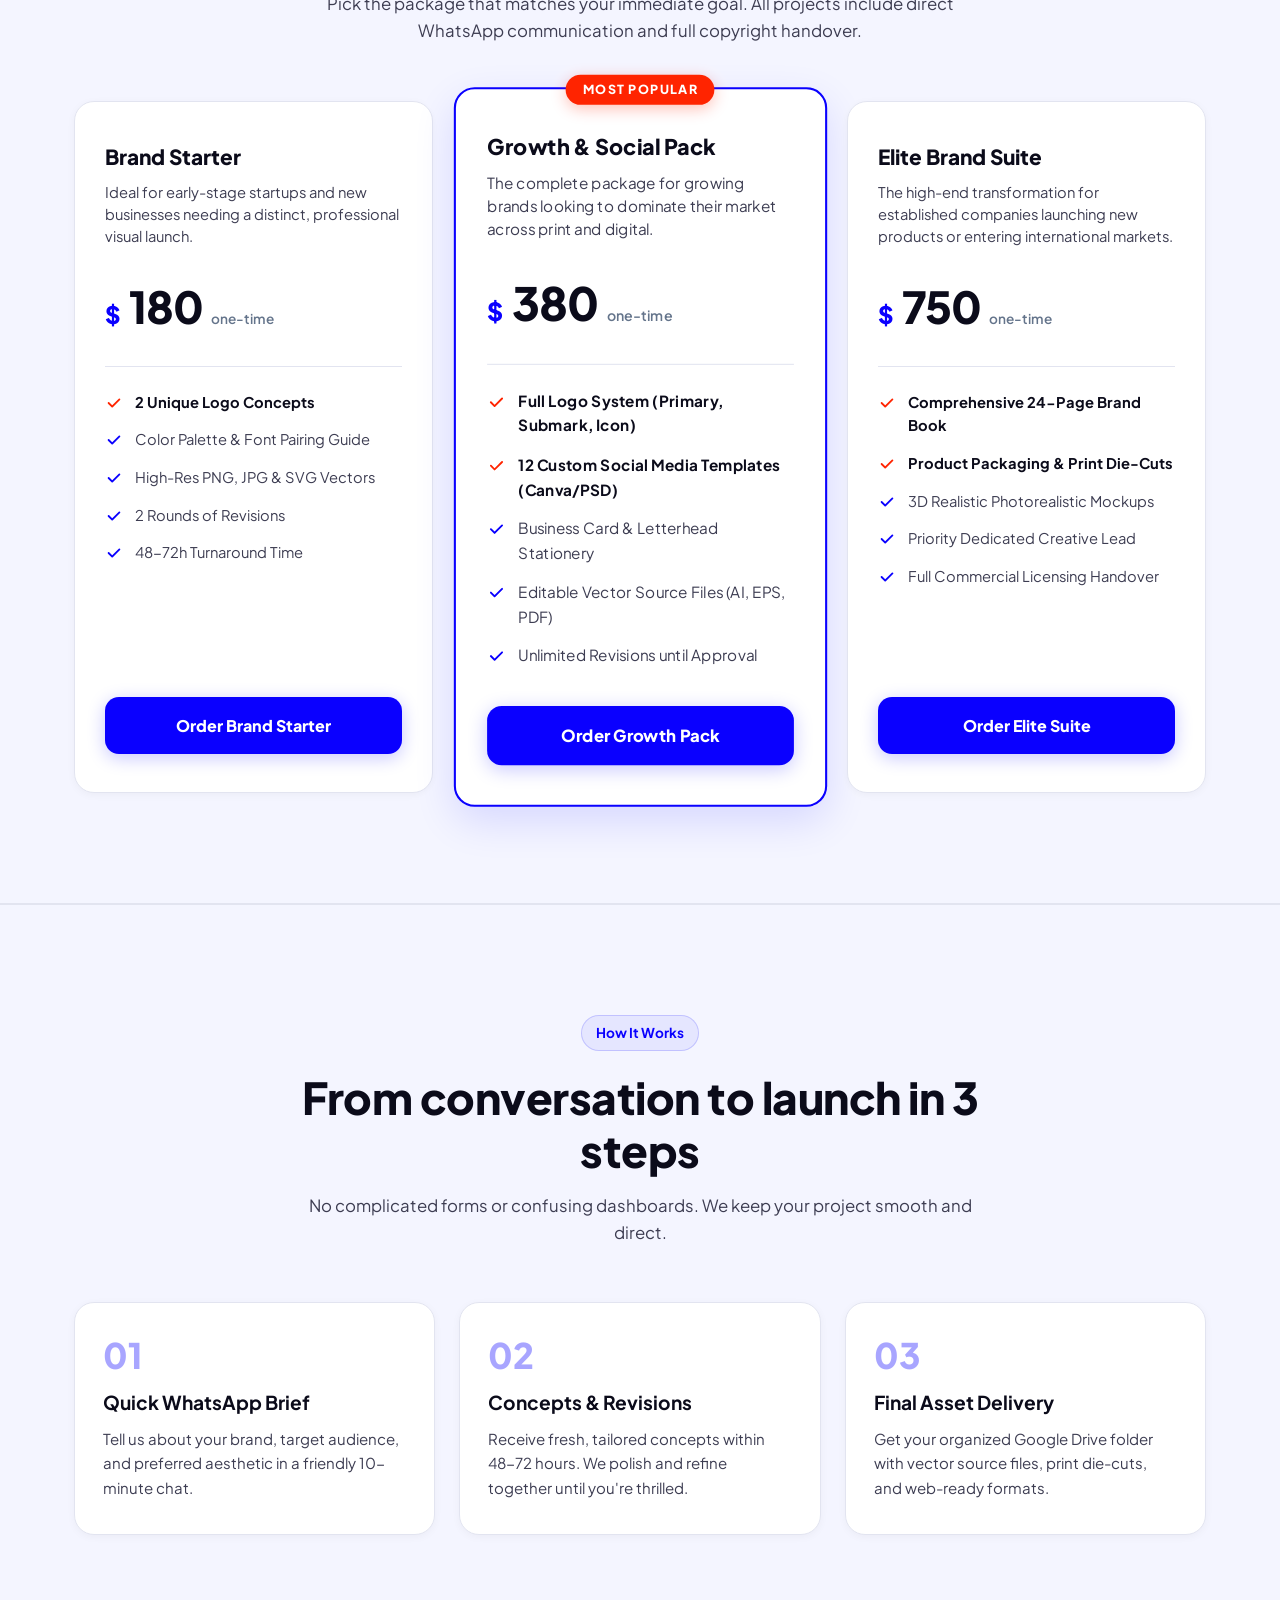
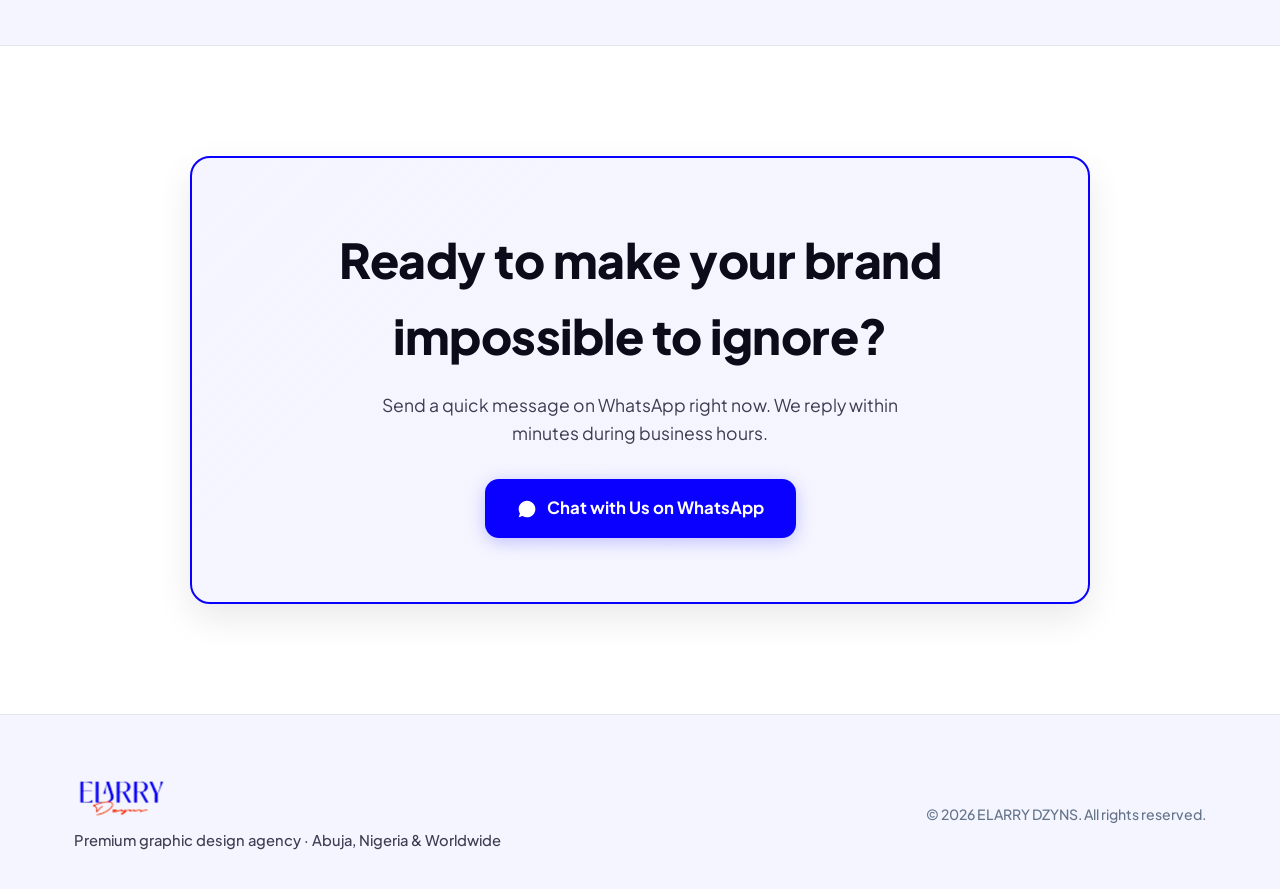
==== commit e2d0aca1: "Add files via upload" ====
--- a/index.html
+++ b/index.html
@@ -34,7 +34,6 @@
         <ul class="nav-links">
           <li><a href="#portfolio">Portfolio</a></li>
           <li><a href="#pricing">Packages & Pricing</a></li>
-          <li><a href="#testimonials">Reviews</a></li>
           <li><a href="#process">How It Works</a></li>
         </ul>
 
@@ -81,49 +80,22 @@
         <!-- Proof Metrics Strip -->
         <div class="metrics-strip">
           <div class="metric-item">
-            <span class="metric-value">60+</span>
-            <span class="metric-label">Brands Empowered</span>
+            <span class="metric-value">2 yrs</span>
+            <span class="metric-label">Design Experience</span>
           </div>
           <div class="metric-item">
             <span class="metric-value">48h</span>
             <span class="metric-label">Rapid Concept Delivery</span>
           </div>
           <div class="metric-item">
-            <span class="metric-value">5.0 ★</span>
-            <span class="metric-label">Client Satisfaction</span>
+            <span class="metric-value">100%</span>
+            <span class="metric-label">Copyright Handover</span>
           </div>
         </div>
 
       </div>
     </div>
   </section>
-
-  <!-- Client Trust Logo Strip -->
-  <div class="trust-bar">
-    <div class="container">
-      <div class="trust-inner">
-        <span class="trust-text">Trusted by growing businesses</span>
-        <div class="client-logos">
-          <div class="client-badge">
-            <svg width="20" height="20" viewBox="0 0 24 24" fill="currentColor"><path d="M12 2L2 7l10 5 10-5-10-5zM2 17l10 5 10-5M2 12l10 5 10-5"/></svg>
-            LUMINA FINTECH
-          </div>
-          <div class="client-badge">
-            <svg width="20" height="20" viewBox="0 0 24 24" fill="currentColor"><path d="M12 2a10 10 0 1 0 10 10A10 10 0 0 0 12 2zm1 14.93V18h-2v-1.07A4 4 0 0 1 8 13h2a2 2 0 1 0 4 0c0-1.5-1.5-2.25-2.5-2.75S9 9 9 7a4 4 0 0 1 3-3.93V2h2v1.07A4 4 0 0 1 17 7h-2a2 2 0 1 0-4 0c0 1.5 1.5 2.25 2.5 2.75S16 11 16 13a4 4 0 0 1-3 3.93z"/></svg>
-            SOLARIS COFFEE
-          </div>
-          <div class="client-badge">
-            <svg width="20" height="20" viewBox="0 0 24 24" fill="currentColor"><path d="M19 3H5c-1.1 0-2 .9-2 2v14c0 1.1.9 2 2 2h14c1.1 0 2-.9 2-2V5c0-1.1-.9-2-2-2zm-7 14l-5-5 1.41-1.41L12 14.17l7.59-7.59L21 8l-9 9z"/></svg>
-            BOTANICA NATURALS
-          </div>
-          <div class="client-badge">
-            <svg width="20" height="20" viewBox="0 0 24 24" fill="currentColor"><path d="M12 3L2 12h3v8h14v-8h3L12 3zm0 4.5l6 5.4V18H6v-5.1l6-5.4z"/></svg>
-            APEX SPACES
-          </div>
-        </div>
-      </div>
-    </div>
-  </div>
 
   <!-- ========================================================
        FEATURE 1: FILTERABLE VISUAL PORTFOLIO
@@ -139,32 +111,121 @@
       <!-- Category Filter Tabs -->
       <div class="portfolio-filters">
         <button class="filter-btn active" data-filter="all">All Projects</button>
-        <button class="filter-btn" data-filter="brand">Brand Identity</button>
-        <button class="filter-btn" data-filter="social">Social Media</button>
-        <button class="filter-btn" data-filter="print">Print & Packaging</button>
+        <button class="filter-btn" data-filter="campaigns">Campaigns</button>
+        <button class="filter-btn" data-filter="social-media">Social Media</button>
+        <button class="filter-btn" data-filter="events-flyers">Events & Flyers</button>
+        <button class="filter-btn" data-filter="brand-identity">Brand Identity</button>
       </div>
 
       <!-- Portfolio Grid -->
       <div class="portfolio-grid">
 
-        <!-- Project 1: Lumina (Brand Identity) -->
-        <article class="portfolio-card" data-category="brand" data-project="brand-lumina">
-          <div class="card-preview">
-            <!-- Modern Mockup SVG graphic -->
-            <svg viewBox="0 0 400 300" xmlns="http://www.w3.org/2000/svg">
-              <defs>
-                <linearGradient id="g-lumina" x1="0" y1="0" x2="1" y2="1">
-                  <stop offset="0%" stop-color="#0b1b17"/>
-                  <stop offset="100%" stop-color="#043224"/>
-                </linearGradient>
-              </defs>
-              <rect width="400" height="300" fill="url(#g-lumina)"/>
-              <circle cx="200" cy="130" r="64" fill="none" stroke="#10b981" stroke-width="4" stroke-dasharray="10 6"/>
-              <polygon points="200,90 235,150 165,150" fill="#10b981" opacity="0.9"/>
-              <circle cx="200" cy="130" r="14" fill="#0b1b17"/>
-              <text x="200" y="224" font-family="'Plus Jakarta Sans', sans-serif" font-size="20" font-weight="800" fill="#f8fafc" text-anchor="middle" letter-spacing="4">LUMINA</text>
-              <text x="200" y="248" font-family="'Plus Jakarta Sans', sans-serif" font-size="11" font-weight="600" fill="#10b981" text-anchor="middle" letter-spacing="3">DIGITAL PAYMENTS</text>
-            </svg>
+        <!-- Project 1: Zuri Naturals: Launch Teaser -->
+        <article class="portfolio-card" data-category="campaigns" data-project="zuri-teaser">
+          <div class="card-preview">
+            <img src="portfolio/zuri-teaser.jpeg" alt="Zuri Naturals: Launch Teaser" loading="lazy">
+            <div class="preview-overlay">
+              <span class="view-badge">Click to Inspect</span>
+            </div>
+          </div>
+          <div class="card-info">
+            <div class="card-tags">
+              <span class="tag-badge">Campaigns</span>
+            </div>
+            <h3 class="card-title">Zuri Naturals: Launch Teaser</h3>
+            <p class="card-desc">Teaser post announcing the Zuri Naturals launch: warm brown palette, floating product jars and a clean editorial layout.</p>
+          </div>
+        </article>
+
+        <!-- Project 2: Nigeria @ 66: Independence Day -->
+        <article class="portfolio-card" data-category="social-media" data-project="nigeria-66">
+          <div class="card-preview">
+            <img src="portfolio/nigeria-66.jpeg" alt="Nigeria @ 66: Independence Day" loading="lazy">
+            <div class="preview-overlay">
+              <span class="view-badge">Click to Inspect</span>
+            </div>
+          </div>
+          <div class="card-info">
+            <div class="card-tags">
+              <span class="tag-badge">Social Media</span>
+            </div>
+            <h3 class="card-title">Nigeria @ 66: Independence Day</h3>
+            <p class="card-desc">Independence Day post that uses the number 66 as a window into a city skyline.</p>
+          </div>
+        </article>
+
+        <!-- Project 3: Zuri Naturals: 7-Day Countdown -->
+        <article class="portfolio-card" data-category="campaigns" data-project="zuri-countdown">
+          <div class="card-preview">
+            <img src="portfolio/zuri-countdown.jpeg" alt="Zuri Naturals: 7-Day Countdown" loading="lazy">
+            <div class="preview-overlay">
+              <span class="view-badge">Click to Inspect</span>
+            </div>
+          </div>
+          <div class="card-info">
+            <div class="card-tags">
+              <span class="tag-badge">Campaigns</span>
+            </div>
+            <h3 class="card-title">Zuri Naturals: 7-Day Countdown</h3>
+            <p class="card-desc">Countdown post with a portrait cut into the numeral 7, building anticipation ahead of launch day.</p>
+          </div>
+        </article>
+
+        <!-- Project 4: Happy Birthday Suzion -->
+        <article class="portfolio-card" data-category="social-media" data-project="suzion-birthday">
+          <div class="card-preview">
+            <img src="portfolio/suzion-birthday.jpeg" alt="Happy Birthday Suzion" loading="lazy">
+            <div class="preview-overlay">
+              <span class="view-badge">Click to Inspect</span>
+            </div>
+          </div>
+          <div class="card-info">
+            <div class="card-tags">
+              <span class="tag-badge">Social Media</span>
+            </div>
+            <h3 class="card-title">Happy Birthday Suzion</h3>
+            <p class="card-desc">Birthday feature with glowing script typography and a layered purple background.</p>
+          </div>
+        </article>
+
+        <!-- Project 5: Zuri Naturals: Shea Butter Product Ad -->
+        <article class="portfolio-card" data-category="campaigns" data-project="zuri-shea-butter">
+          <div class="card-preview">
+            <img src="portfolio/zuri-shea-butter.jpeg" alt="Zuri Naturals: Shea Butter Product Ad" loading="lazy">
+            <div class="preview-overlay">
+              <span class="view-badge">Click to Inspect</span>
+            </div>
+          </div>
+          <div class="card-info">
+            <div class="card-tags">
+              <span class="tag-badge">Campaigns</span>
+            </div>
+            <h3 class="card-title">Zuri Naturals: Shea Butter Product Ad</h3>
+            <p class="card-desc">Product ad with a floating jar, a warm gold glow, and price and benefits laid out so they're easy to scan.</p>
+          </div>
+        </article>
+
+        <!-- Project 6: Kingdom Content Creation Training -->
+        <article class="portfolio-card" data-category="events-flyers" data-project="kingdom-training">
+          <div class="card-preview">
+            <img src="portfolio/kingdom-training.jpeg" alt="Kingdom Content Creation Training" loading="lazy">
+            <div class="preview-overlay">
+              <span class="view-badge">Click to Inspect</span>
+            </div>
+          </div>
+          <div class="card-info">
+            <div class="card-tags">
+              <span class="tag-badge">Events & Flyers</span>
+            </div>
+            <h3 class="card-title">Kingdom Content Creation Training</h3>
+            <p class="card-desc">Event flyer with the speaker lineup, price, start date and course outline organized in a clear hierarchy.</p>
+          </div>
+        </article>
+
+        <!-- Project 7: Zuri Naturals: Brand Identity -->
+        <article class="portfolio-card" data-category="brand-identity" data-project="zuri-brand-identity">
+          <div class="card-preview">
+            <img src="portfolio/zuri-brand-identity.jpeg" alt="Zuri Naturals: Brand Identity" loading="lazy">
             <div class="preview-overlay">
               <span class="view-badge">Click to Inspect</span>
             </div>
@@ -172,174 +233,9 @@
           <div class="card-info">
             <div class="card-tags">
               <span class="tag-badge">Brand Identity</span>
-              <span class="tag-badge">Fintech</span>
-            </div>
-            <h3 class="card-title">Lumina Fintech Identity</h3>
-            <p class="card-desc">Complete corporate identity, modern geometric icon system, and typography guidelines.</p>
-          </div>
-        </article>
-
-        <!-- Project 2: Solaris (Social Media) -->
-        <article class="portfolio-card" data-category="social" data-project="social-solaris">
-          <div class="card-preview">
-            <svg viewBox="0 0 400 300" xmlns="http://www.w3.org/2000/svg">
-              <defs>
-                <linearGradient id="g-solaris" x1="0" y1="0" x2="1" y2="1">
-                  <stop offset="0%" stop-color="#241304"/>
-                  <stop offset="100%" stop-color="#4a2507"/>
-                </linearGradient>
-              </defs>
-              <rect width="400" height="300" fill="url(#g-solaris)"/>
-              <rect x="80" y="40" width="240" height="220" rx="16" fill="#120a04" stroke="#f59e0b" stroke-width="2"/>
-              <circle cx="200" cy="115" r="42" fill="#f59e0b" opacity="0.2"/>
-              <circle cx="200" cy="115" r="30" fill="none" stroke="#f59e0b" stroke-width="3"/>
-              <!-- Cup steam path -->
-              <path d="M190 95 Q185 85 190 75 M200 95 Q205 85 200 75 M210 95 Q205 85 210 75" stroke="#f59e0b" stroke-width="2" fill="none"/>
-              <text x="200" y="190" font-family="'Plus Jakarta Sans', sans-serif" font-size="16" font-weight="800" fill="#fff" text-anchor="middle">ROASTED FRESH</text>
-              <text x="200" y="212" font-family="'Plus Jakarta Sans', sans-serif" font-size="11" font-weight="600" fill="#f59e0b" text-anchor="middle">ARTISAN BEANS · SPECIALTY BLEND</text>
-            </svg>
-            <div class="preview-overlay">
-              <span class="view-badge">Click to Inspect</span>
-            </div>
-          </div>
-          <div class="card-info">
-            <div class="card-tags">
-              <span class="tag-badge">Social Media</span>
-              <span class="tag-badge">Hospitality</span>
-            </div>
-            <h3 class="card-title">Solaris Coffee Campaign</h3>
-            <p class="card-desc">High-conversion Instagram & Twitter feed assets engineered to drive café visits.</p>
-          </div>
-        </article>
-
-        <!-- Project 3: Botanica (Print & Packaging) -->
-        <article class="portfolio-card" data-category="print" data-project="print-botanica">
-          <div class="card-preview">
-            <svg viewBox="0 0 400 300" xmlns="http://www.w3.org/2000/svg">
-              <defs>
-                <linearGradient id="g-botanica" x1="0" y1="0" x2="0" y2="1">
-                  <stop offset="0%" stop-color="#0a1f24"/>
-                  <stop offset="100%" stop-color="#041215"/>
-                </linearGradient>
-              </defs>
-              <rect width="400" height="300" fill="url(#g-botanica)"/>
-              <!-- Bottle/Box mockup vector -->
-              <rect x="140" y="60" width="120" height="180" rx="14" fill="#0d282e" stroke="#06b6d4" stroke-width="2"/>
-              <line x1="140" y1="120" x2="260" y2="120" stroke="#06b6d4" stroke-width="1" stroke-opacity="0.4"/>
-              <text x="200" y="155" font-family="'Plus Jakarta Sans', sans-serif" font-size="14" font-weight="800" fill="#fff" text-anchor="middle">BOTANICA</text>
-              <text x="200" y="175" font-family="'Plus Jakarta Sans', sans-serif" font-size="9" font-weight="500" fill="#06b6d4" text-anchor="middle" letter-spacing="2">FACIAL SERUM</text>
-              <text x="200" y="210" font-family="'Plus Jakarta Sans', sans-serif" font-size="10" font-weight="600" fill="#67e8f9" text-anchor="middle">50ml / 1.7 fl.oz</text>
-            </svg>
-            <div class="preview-overlay">
-              <span class="view-badge">Click to Inspect</span>
-            </div>
-          </div>
-          <div class="card-info">
-            <div class="card-tags">
-              <span class="tag-badge">Packaging</span>
-              <span class="tag-badge">Cosmetics</span>
-            </div>
-            <h3 class="card-title">Botanica Skincare Packaging</h3>
-            <p class="card-desc">Minimalist luxury bottle label and unboxing outer package design ready for offset printing.</p>
-          </div>
-        </article>
-
-        <!-- Project 4: Apex (Brand Identity) -->
-        <article class="portfolio-card" data-category="brand" data-project="brand-apex">
-          <div class="card-preview">
-            <svg viewBox="0 0 400 300" xmlns="http://www.w3.org/2000/svg">
-              <defs>
-                <linearGradient id="g-apex" x1="0" y1="0" x2="1" y2="1">
-                  <stop offset="0%" stop-color="#160e29"/>
-                  <stop offset="100%" stop-color="#0c0717"/>
-                </linearGradient>
-              </defs>
-              <rect width="400" height="300" fill="url(#g-apex)"/>
-              <!-- Architectural structural logo -->
-              <path d="M160 170 L200 90 L240 170 Z" fill="none" stroke="#a855f7" stroke-width="4"/>
-              <path d="M180 170 L200 130 L220 170 Z" fill="#8b5cf6" opacity="0.6"/>
-              <line x1="140" y1="180" x2="260" y2="180" stroke="#a855f7" stroke-width="2"/>
-              <text x="200" y="222" font-family="'Plus Jakarta Sans', sans-serif" font-size="18" font-weight="800" fill="#fff" text-anchor="middle" letter-spacing="5">APEX</text>
-              <text x="200" y="244" font-family="'Plus Jakarta Sans', sans-serif" font-size="10" font-weight="600" fill="#c084fc" text-anchor="middle" letter-spacing="2">STUDIO ARCHITECTURE</text>
-            </svg>
-            <div class="preview-overlay">
-              <span class="view-badge">Click to Inspect</span>
-            </div>
-          </div>
-          <div class="card-info">
-            <div class="card-tags">
-              <span class="tag-badge">Brand Identity</span>
-              <span class="tag-badge">Real Estate</span>
-            </div>
-            <h3 class="card-title">Apex Architectural Studio</h3>
-            <p class="card-desc">High-end typographic mark, stationery suite, and building signage specifications.</p>
-          </div>
-        </article>
-
-        <!-- Project 5: CyberPulse (Social Media) -->
-        <article class="portfolio-card" data-category="social" data-project="social-cyberpulse">
-          <div class="card-preview">
-            <svg viewBox="0 0 400 300" xmlns="http://www.w3.org/2000/svg">
-              <defs>
-                <linearGradient id="g-cyber" x1="0" y1="0" x2="1" y2="1">
-                  <stop offset="0%" stop-color="#24071b"/>
-                  <stop offset="100%" stop-color="#090514"/>
-                </linearGradient>
-              </defs>
-              <rect width="400" height="300" fill="url(#g-cyber)"/>
-              <!-- Cyberpunk Neon Ring -->
-              <circle cx="200" cy="120" r="50" fill="none" stroke="#ec4899" stroke-width="4"/>
-              <line x1="130" y1="120" x2="270" y2="120" stroke="#38bdf8" stroke-width="2"/>
-              <text x="200" y="200" font-family="'Plus Jakarta Sans', sans-serif" font-size="20" font-weight="800" fill="#fff" text-anchor="middle" letter-spacing="2">CYBERPULSE '26</text>
-              <text x="200" y="224" font-family="'Plus Jakarta Sans', sans-serif" font-size="11" font-weight="700" fill="#f472b6" text-anchor="middle">MUSIC & INNOVATION FESTIVAL</text>
-              <rect x="150" y="238" width="100" height="22" rx="11" fill="#ec4899"/>
-              <text x="200" y="253" font-family="'Plus Jakarta Sans', sans-serif" font-size="10" font-weight="800" fill="#fff" text-anchor="middle">GET TICKETS</text>
-            </svg>
-            <div class="preview-overlay">
-              <span class="view-badge">Click to Inspect</span>
-            </div>
-          </div>
-          <div class="card-info">
-            <div class="card-tags">
-              <span class="tag-badge">Social Media</span>
-              <span class="tag-badge">Events</span>
-            </div>
-            <h3 class="card-title">CyberPulse Tech Festival</h3>
-            <p class="card-desc">Scroll-stopping flyer campaigns and speaker announcement assets for digital promotions.</p>
-          </div>
-        </article>
-
-        <!-- Project 6: Velvet Bistro (Print & Packaging) -->
-        <article class="portfolio-card" data-category="print" data-project="print-velvet">
-          <div class="card-preview">
-            <svg viewBox="0 0 400 300" xmlns="http://www.w3.org/2000/svg">
-              <defs>
-                <linearGradient id="g-velvet" x1="0" y1="0" x2="0" y2="1">
-                  <stop offset="0%" stop-color="#1f090e"/>
-                  <stop offset="100%" stop-color="#0f0306"/>
-                </linearGradient>
-              </defs>
-              <rect width="400" height="300" fill="url(#g-velvet)"/>
-              <!-- Elegant menu vector -->
-              <rect x="130" y="45" width="140" height="210" rx="8" fill="#140609" stroke="#e11d48" stroke-width="2"/>
-              <text x="200" y="105" font-family="'Plus Jakarta Sans', sans-serif" font-size="16" font-weight="800" fill="#fff" text-anchor="middle" letter-spacing="3">VELVET</text>
-              <text x="200" y="122" font-family="'Plus Jakarta Sans', sans-serif" font-size="9" font-weight="600" fill="#fb7185" text-anchor="middle" letter-spacing="2">BISTRO & BAR</text>
-              <line x1="155" y1="140" x2="245" y2="140" stroke="#e11d48" stroke-width="1"/>
-              <line x1="160" y1="165" x2="240" y2="165" stroke="#4c1d29" stroke-width="3"/>
-              <line x1="160" y1="185" x2="240" y2="185" stroke="#4c1d29" stroke-width="3"/>
-              <line x1="160" y1="205" x2="240" y2="205" stroke="#4c1d29" stroke-width="3"/>
-            </svg>
-            <div class="preview-overlay">
-              <span class="view-badge">Click to Inspect</span>
-            </div>
-          </div>
-          <div class="card-info">
-            <div class="card-tags">
-              <span class="tag-badge">Print & Editorial</span>
-              <span class="tag-badge">Dining</span>
-            </div>
-            <h3 class="card-title">Velvet Bistro Menus & Cards</h3>
-            <p class="card-desc">Foil-embossed dinner menus, cocktail lists, and matte business card collateral.</p>
+            </div>
+            <h3 class="card-title">Zuri Naturals: Brand Identity</h3>
+            <p class="card-desc">Logo and jar packaging for Zuri Naturals, applied across its whole launch campaign.</p>
           </div>
         </article>
 
@@ -482,62 +378,7 @@
     </div>
   </section>
 
-  <!-- ========================================================
-       FEATURE 3: SOCIAL PROOF & TESTIMONIALS
-       ======================================================== -->
-  <section id="testimonials">
-    <div class="container">
-      <div class="section-head">
-        <span class="badge-pill">Client Endorsements</span>
-        <h2>What business owners say</h2>
-        <p>Real feedback from founders who upgraded their visual presence with us.</p>
-      </div>
-
-      <div class="testimonials-grid">
-        <div class="testimonial-card">
-          <div>
-            <div class="stars">★★★★★</div>
-            <p class="testimonial-quote">"ELARRY DZYNS completely redesigned our fintech branding in under 4 days. The response from investors and customers was instant. We look like a multi-million dollar tech company now."</p>
-          </div>
-          <div class="client-meta">
-            <div class="client-avatar">TO</div>
-            <div class="client-details">
-              <h4>Tunde Okonjo</h4>
-              <p>Founder, Lumina Pay</p>
-            </div>
-          </div>
-        </div>
-
-        <div class="testimonial-card">
-          <div>
-            <div class="stars">★★★★★</div>
-            <p class="testimonial-quote">"The social media templates they delivered were effortless to use. Our Instagram engagement doubled in 2 weeks because the designs actually stop people from scrolling past."</p>
-          </div>
-          <div class="client-meta">
-            <div class="client-avatar">AM</div>
-            <div class="client-details">
-              <h4>Amina Mohammed</h4>
-              <p>Creative Director, Solaris Roasters</p>
-            </div>
-          </div>
-        </div>
-
-        <div class="testimonial-card">
-          <div>
-            <div class="stars">★★★★★</div>
-            <p class="testimonial-quote">"Fast communication on WhatsApp, zero delays, and file preparation for our printers was 100% flawless. Hands down the best design agency experience I've had in Nigeria."</p>
-          </div>
-          <div class="client-meta">
-            <div class="client-avatar">EB</div>
-            <div class="client-details">
-              <h4>Emeka Balogun</h4>
-              <p>Managing Director, Apex Properties</p>
-            </div>
-          </div>
-        </div>
-      </div>
-    </div>
-  </section>
+
 
   <!-- 3-Step Simple Process -->
   <section id="process">
@@ -595,17 +436,6 @@
           <span class="modal-category" id="modalCategory">Category</span>
           <h3 class="modal-title" id="modalTitle">Project Title</h3>
           <p class="modal-description" id="modalDesc">Project description goes here.</p>
-          
-          <div class="modal-specs">
-            <div class="spec-row">
-              <span class="spec-label">Deliverables:</span>
-              <span class="spec-val" id="modalDeliverables">Vectors, Guidelines</span>
-            </div>
-            <div class="spec-row">
-              <span class="spec-label">Turnaround:</span>
-              <span class="spec-val" id="modalTimeline">4-5 Days</span>
-            </div>
-          </div>
         </div>
 
         <a href="#" id="modalWhatsAppBtn" target="_blank" rel="noopener" class="whatsapp-action-btn">
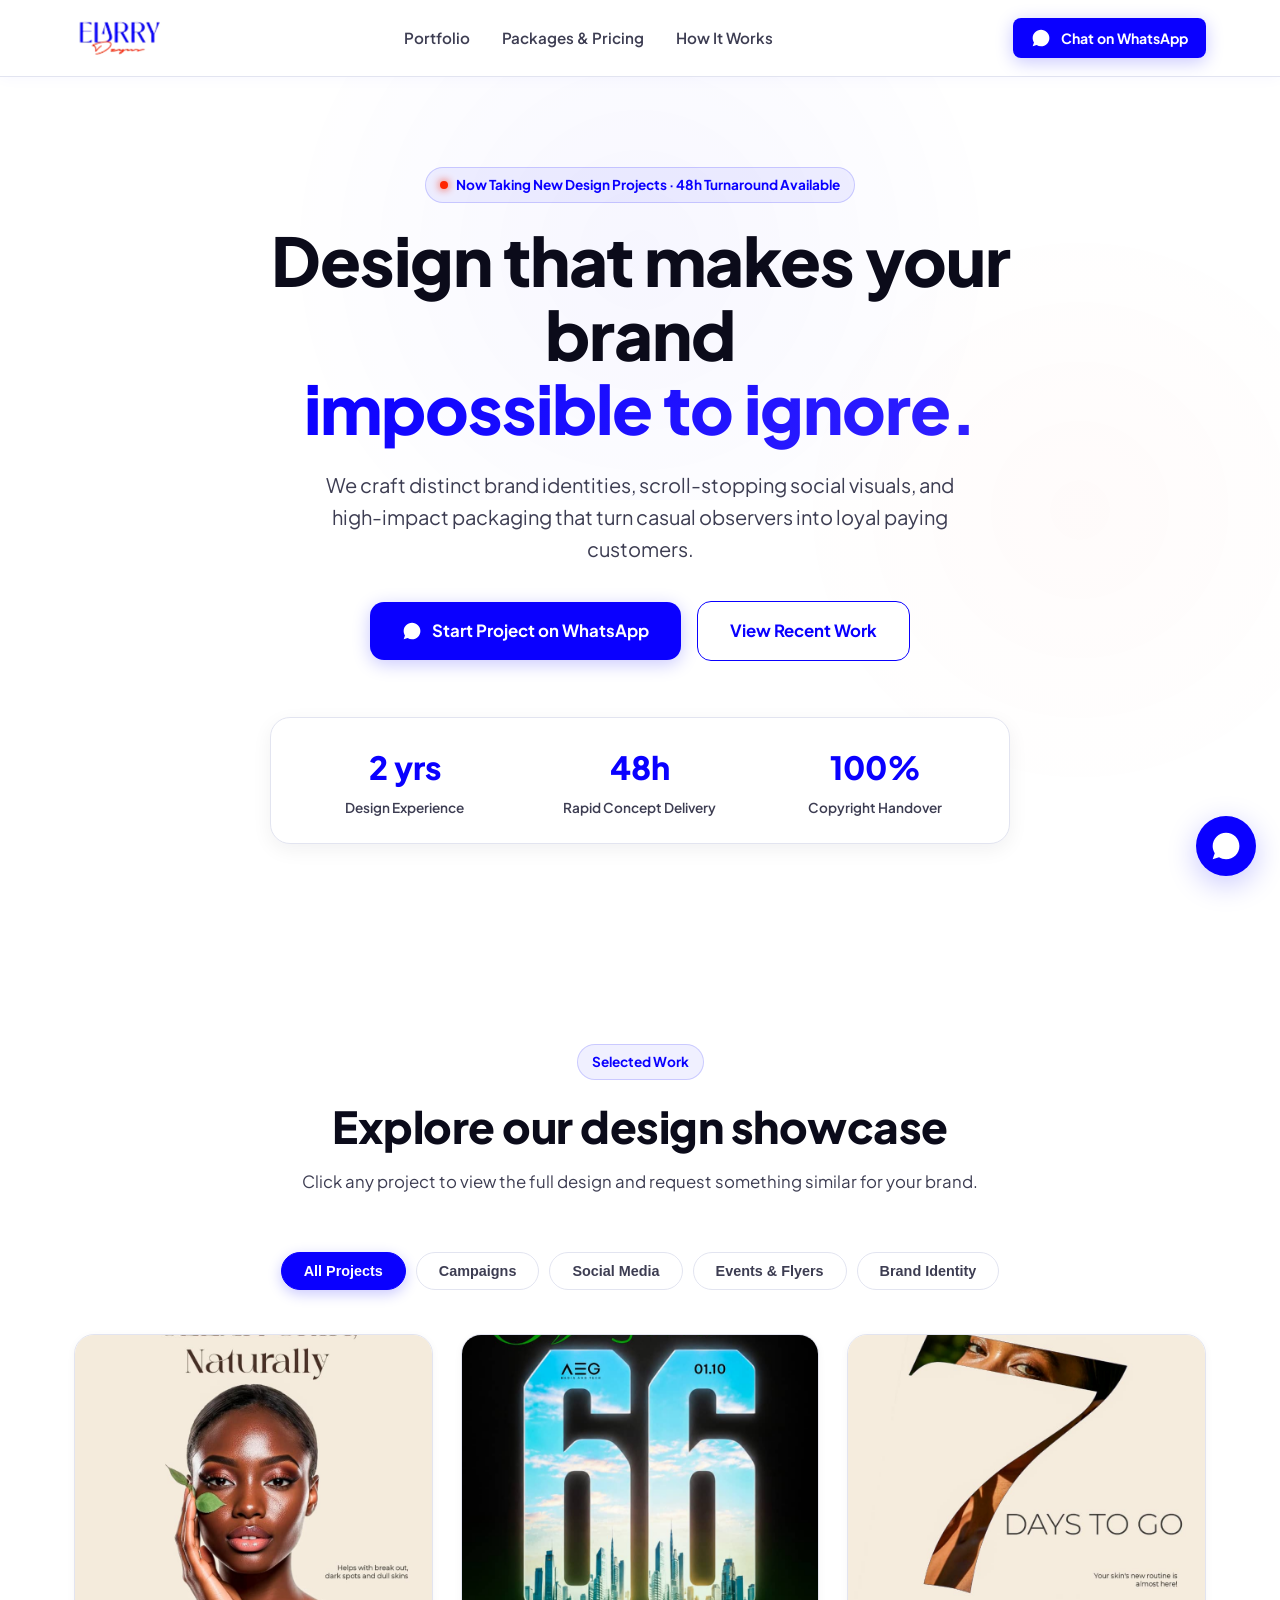
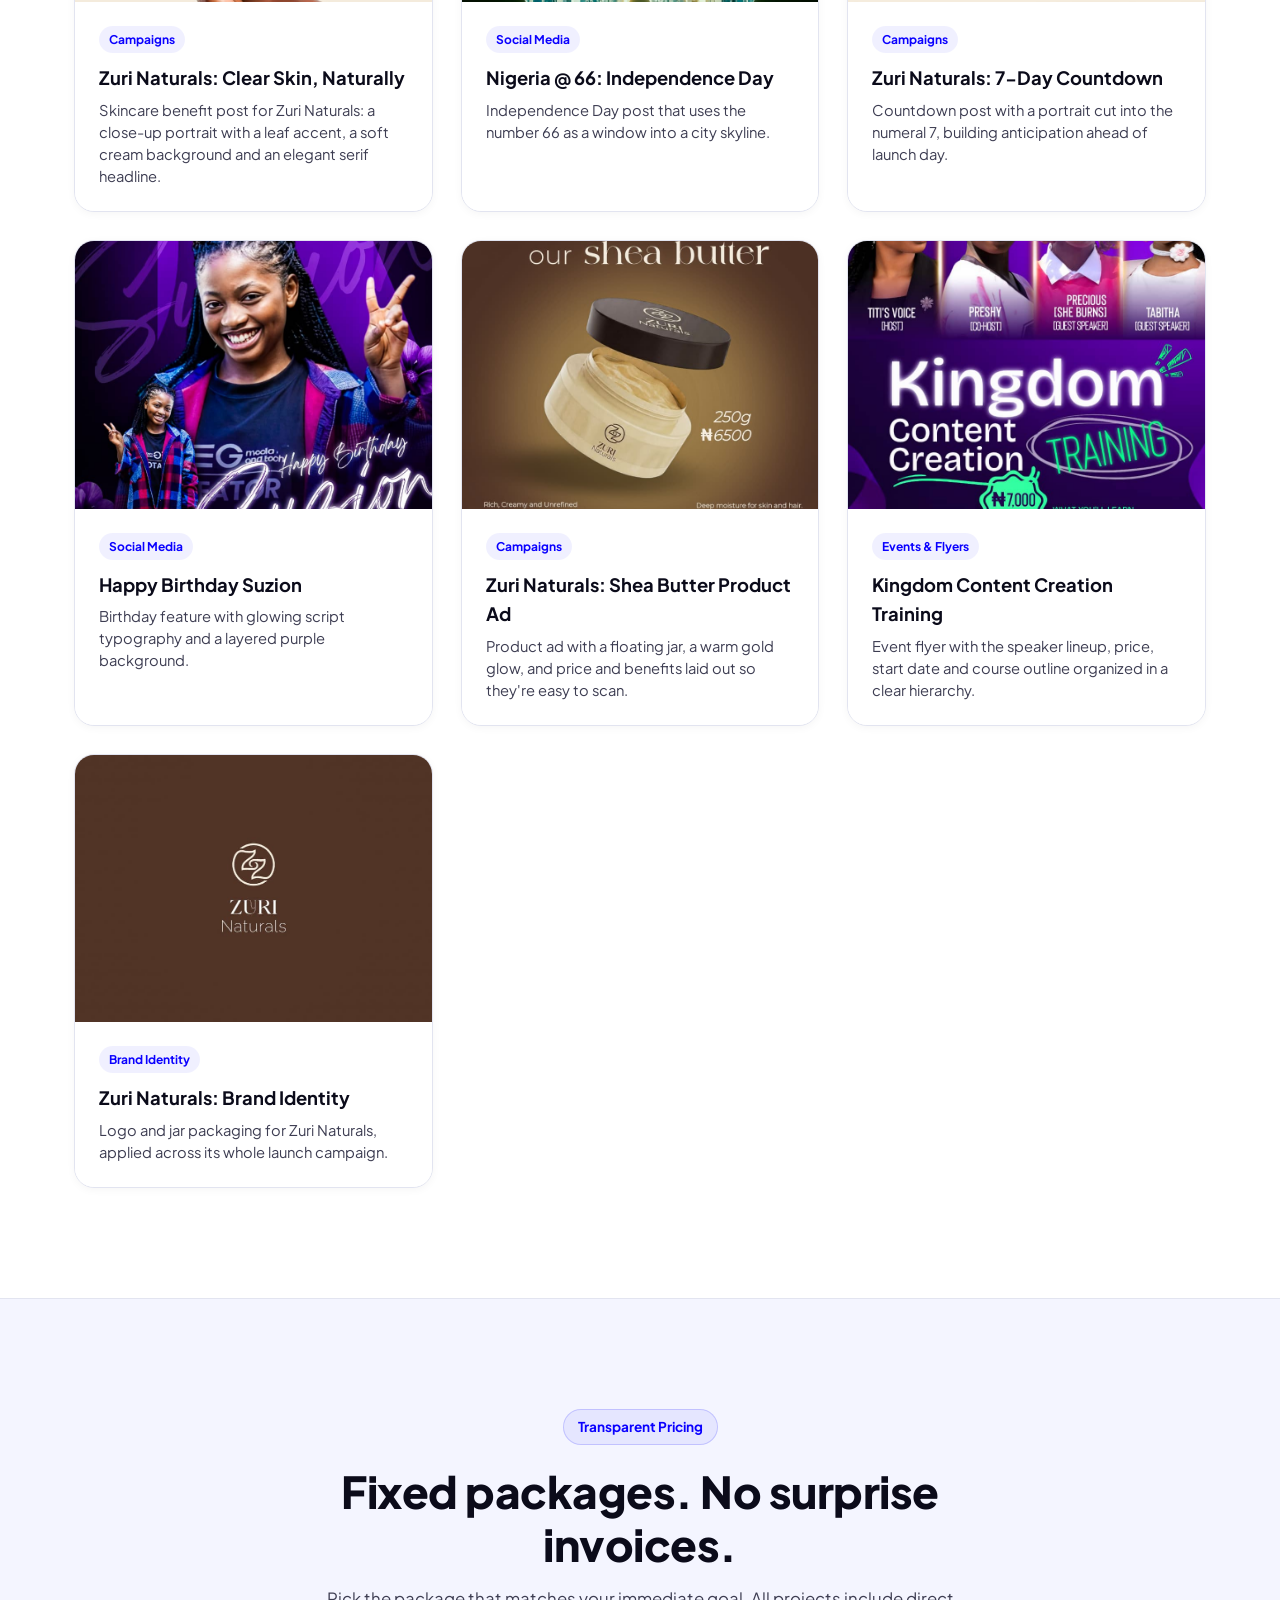
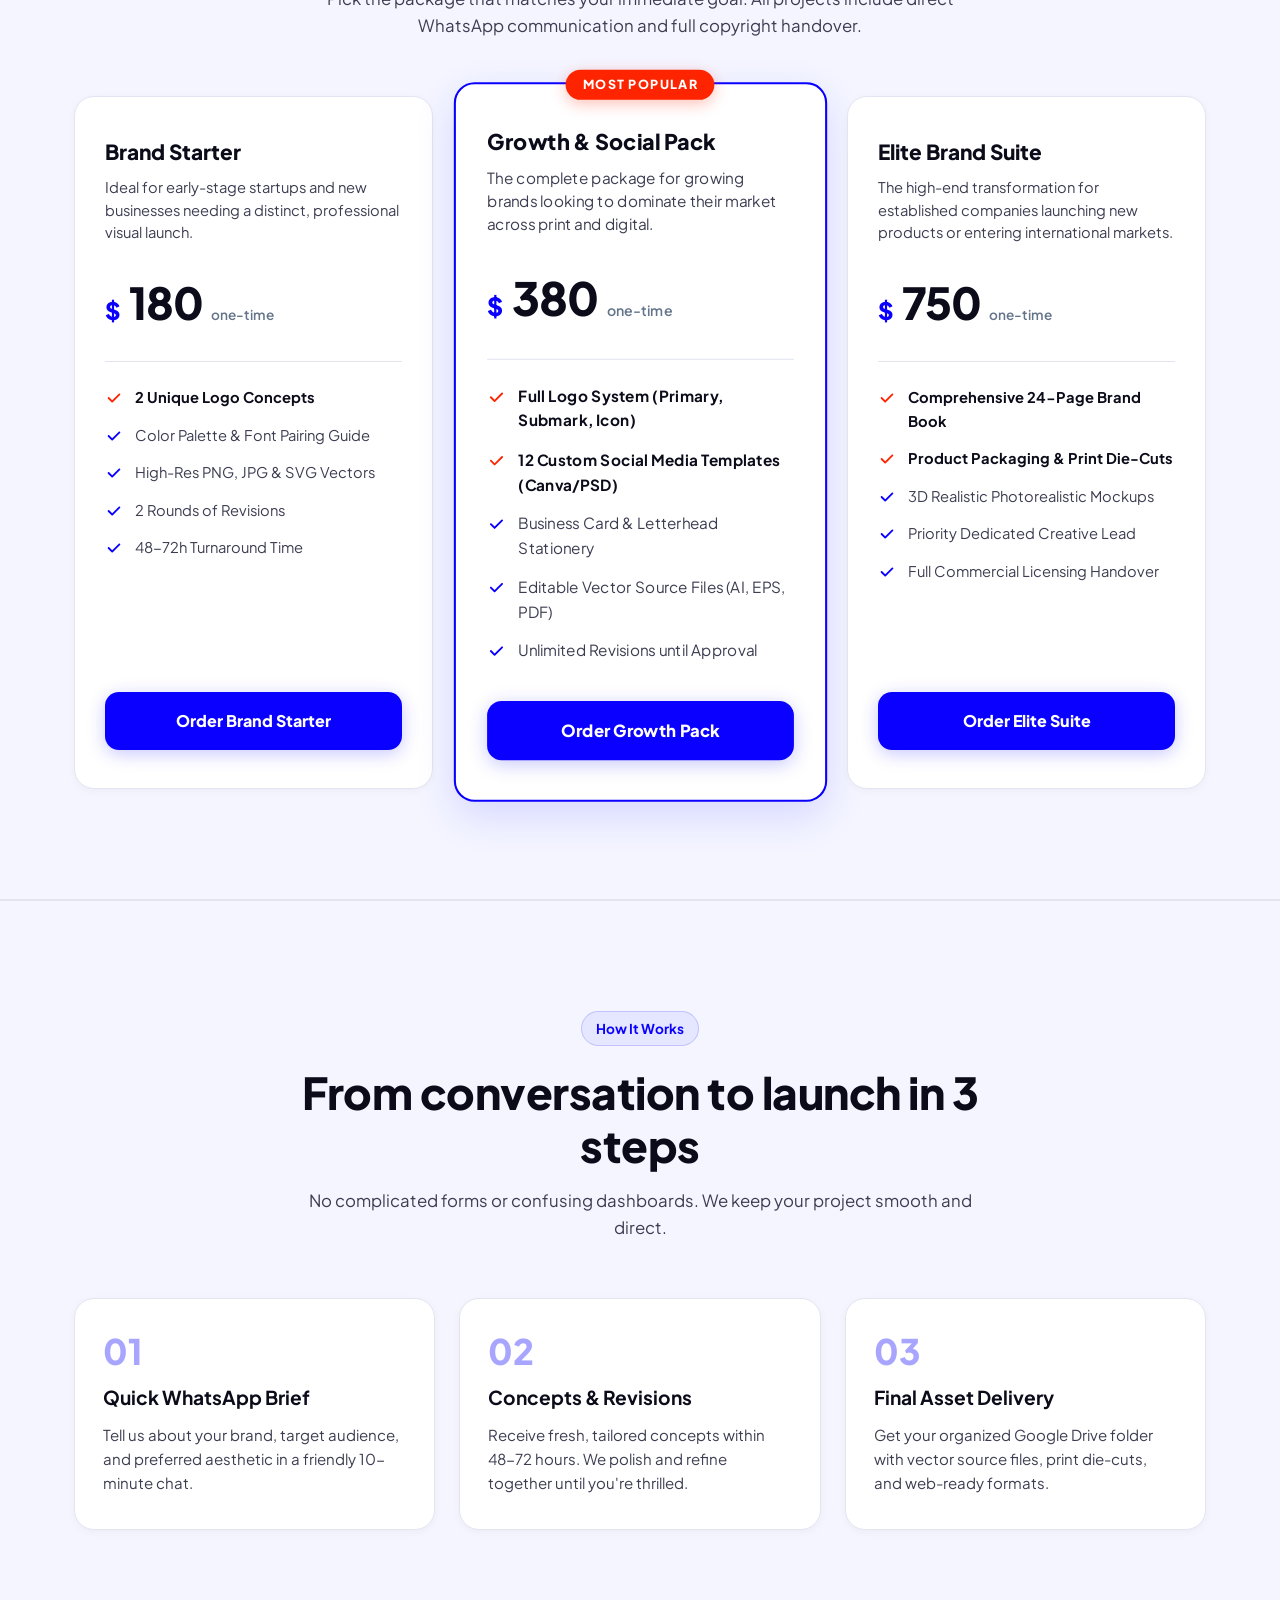
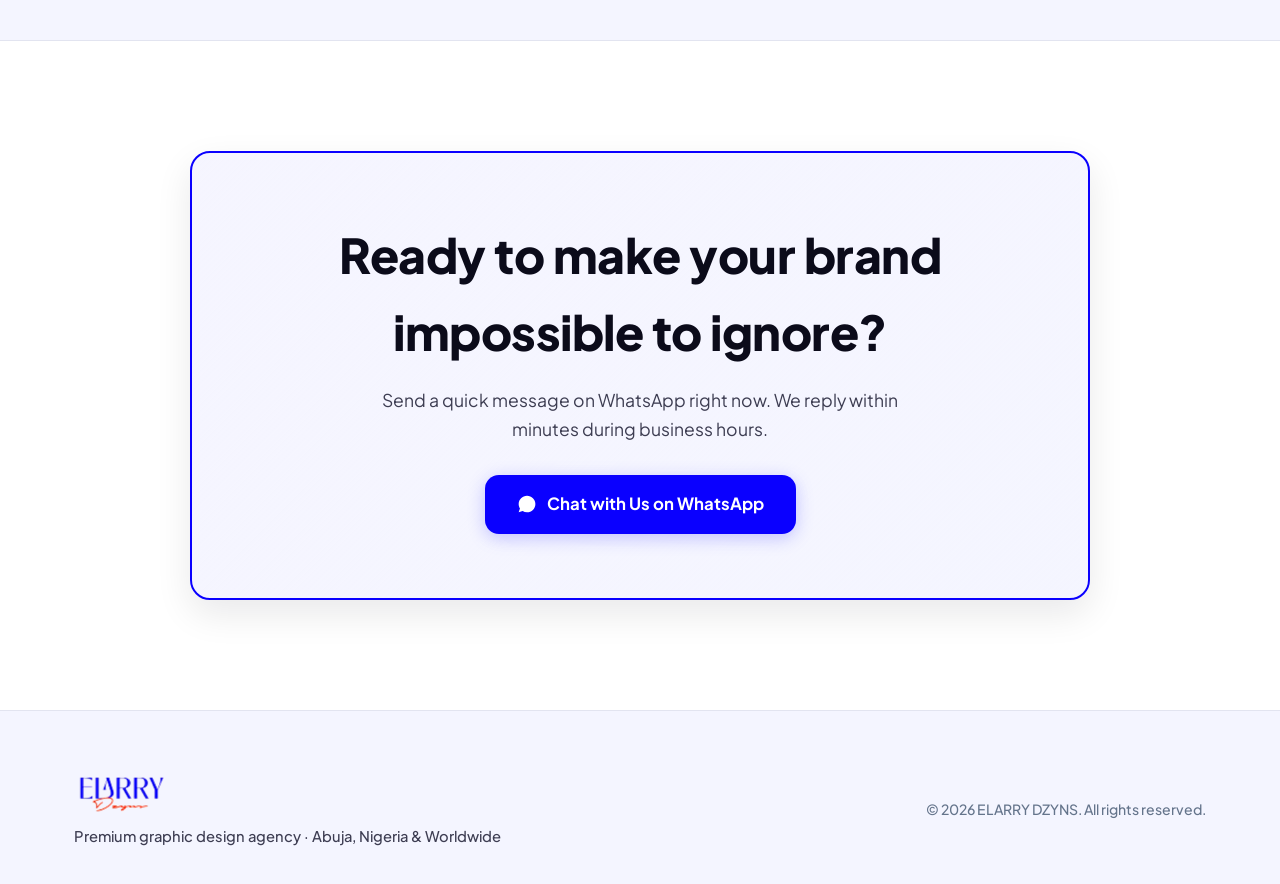
==== commit f080ef28: "Add files via upload" ====
--- a/index.html
+++ b/index.html
@@ -105,7 +105,7 @@
       <div class="section-head">
         <span class="badge-pill">Selected Work</span>
         <h2>Explore our design showcase</h2>
-        <p>Click any project to inspect deliverables, timeline, and request a similar look for your brand.</p>
+        <p>Click any project to view the full design and request something similar for your brand.</p>
       </div>
 
       <!-- Category Filter Tabs -->
@@ -120,10 +120,10 @@
       <!-- Portfolio Grid -->
       <div class="portfolio-grid">
 
-        <!-- Project 1: Zuri Naturals: Launch Teaser -->
+        <!-- Project 1: Zuri Naturals: Clear Skin, Naturally -->
         <article class="portfolio-card" data-category="campaigns" data-project="zuri-teaser">
           <div class="card-preview">
-            <img src="portfolio/zuri-teaser.jpeg" alt="Zuri Naturals: Launch Teaser" loading="lazy">
+            <img src="portfolio/zuri-teaser.jpeg" alt="Zuri Naturals: Clear Skin, Naturally" loading="lazy">
             <div class="preview-overlay">
               <span class="view-badge">Click to Inspect</span>
             </div>
@@ -132,8 +132,8 @@
             <div class="card-tags">
               <span class="tag-badge">Campaigns</span>
             </div>
-            <h3 class="card-title">Zuri Naturals: Launch Teaser</h3>
-            <p class="card-desc">Teaser post announcing the Zuri Naturals launch: warm brown palette, floating product jars and a clean editorial layout.</p>
+            <h3 class="card-title">Zuri Naturals: Clear Skin, Naturally</h3>
+            <p class="card-desc">Skincare benefit post for Zuri Naturals: a close-up portrait with a leaf accent, a soft cream background and an elegant serif headline.</p>
           </div>
         </article>
 
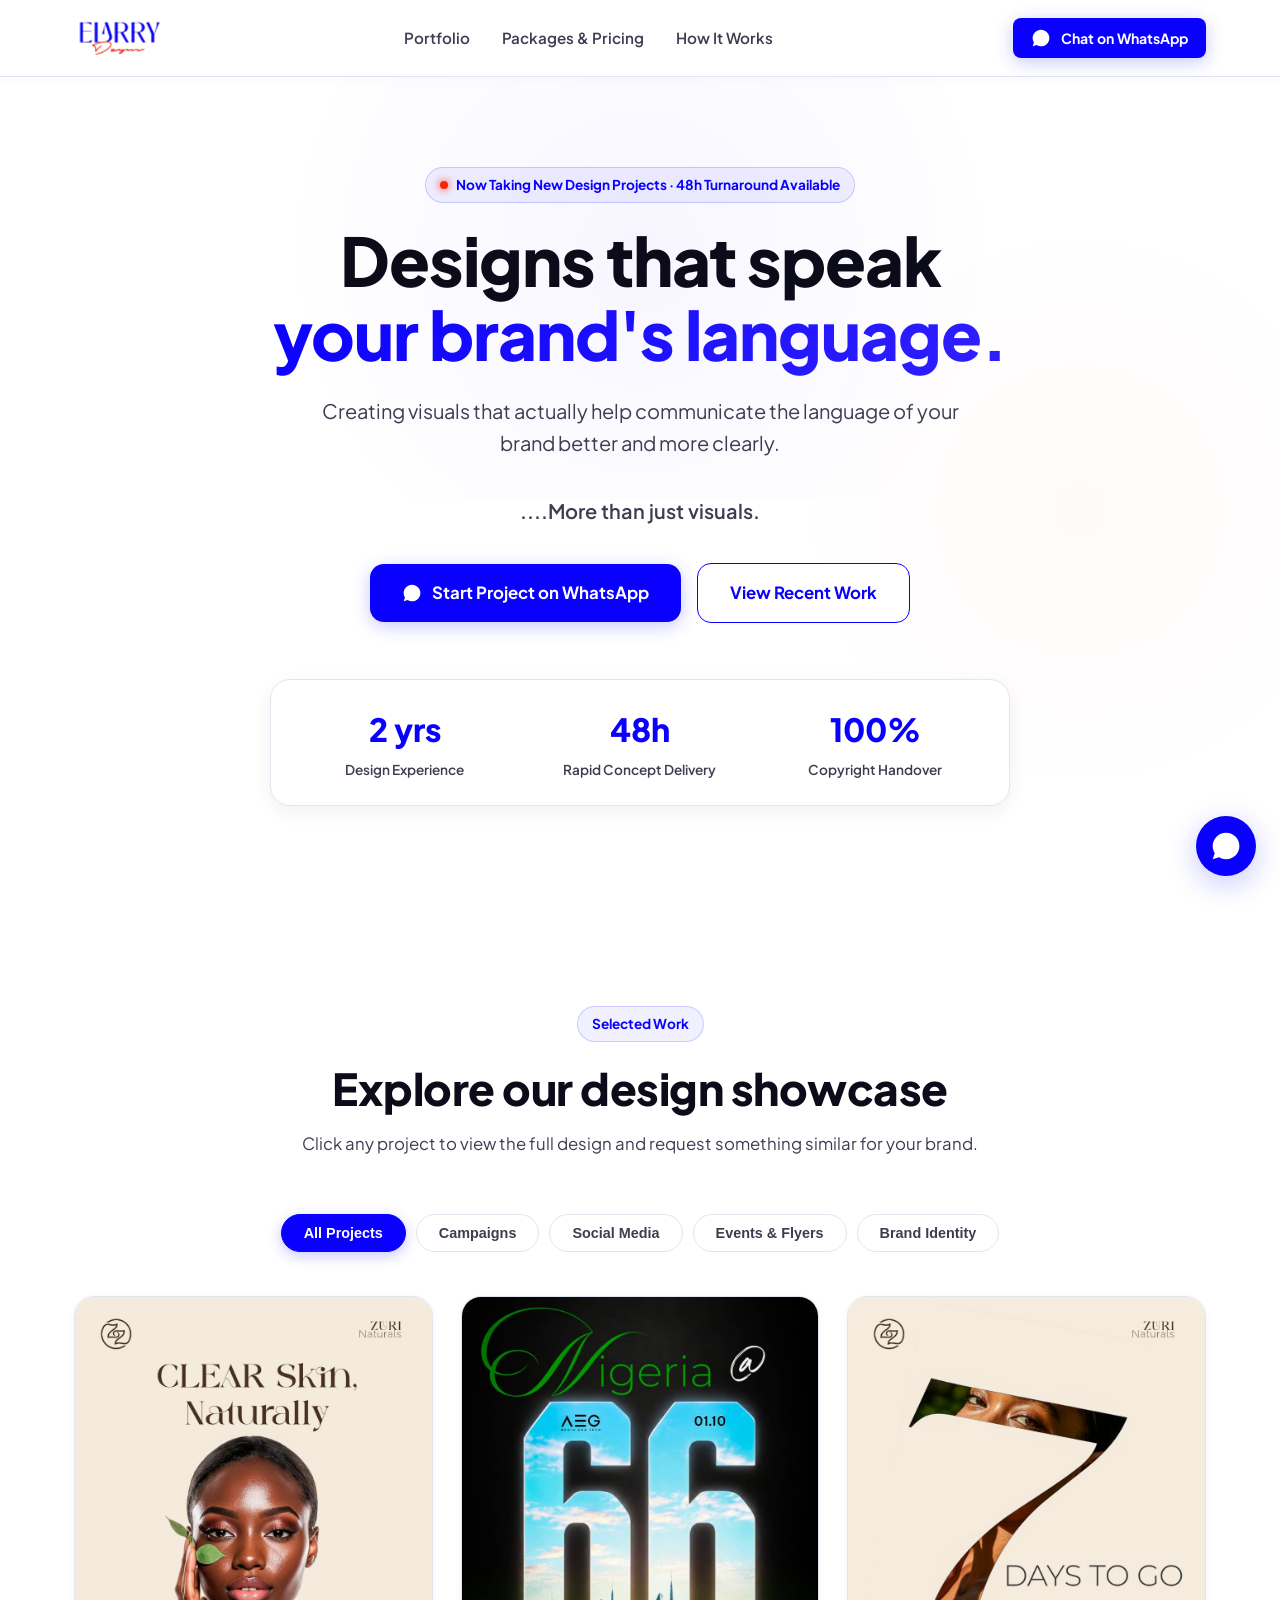
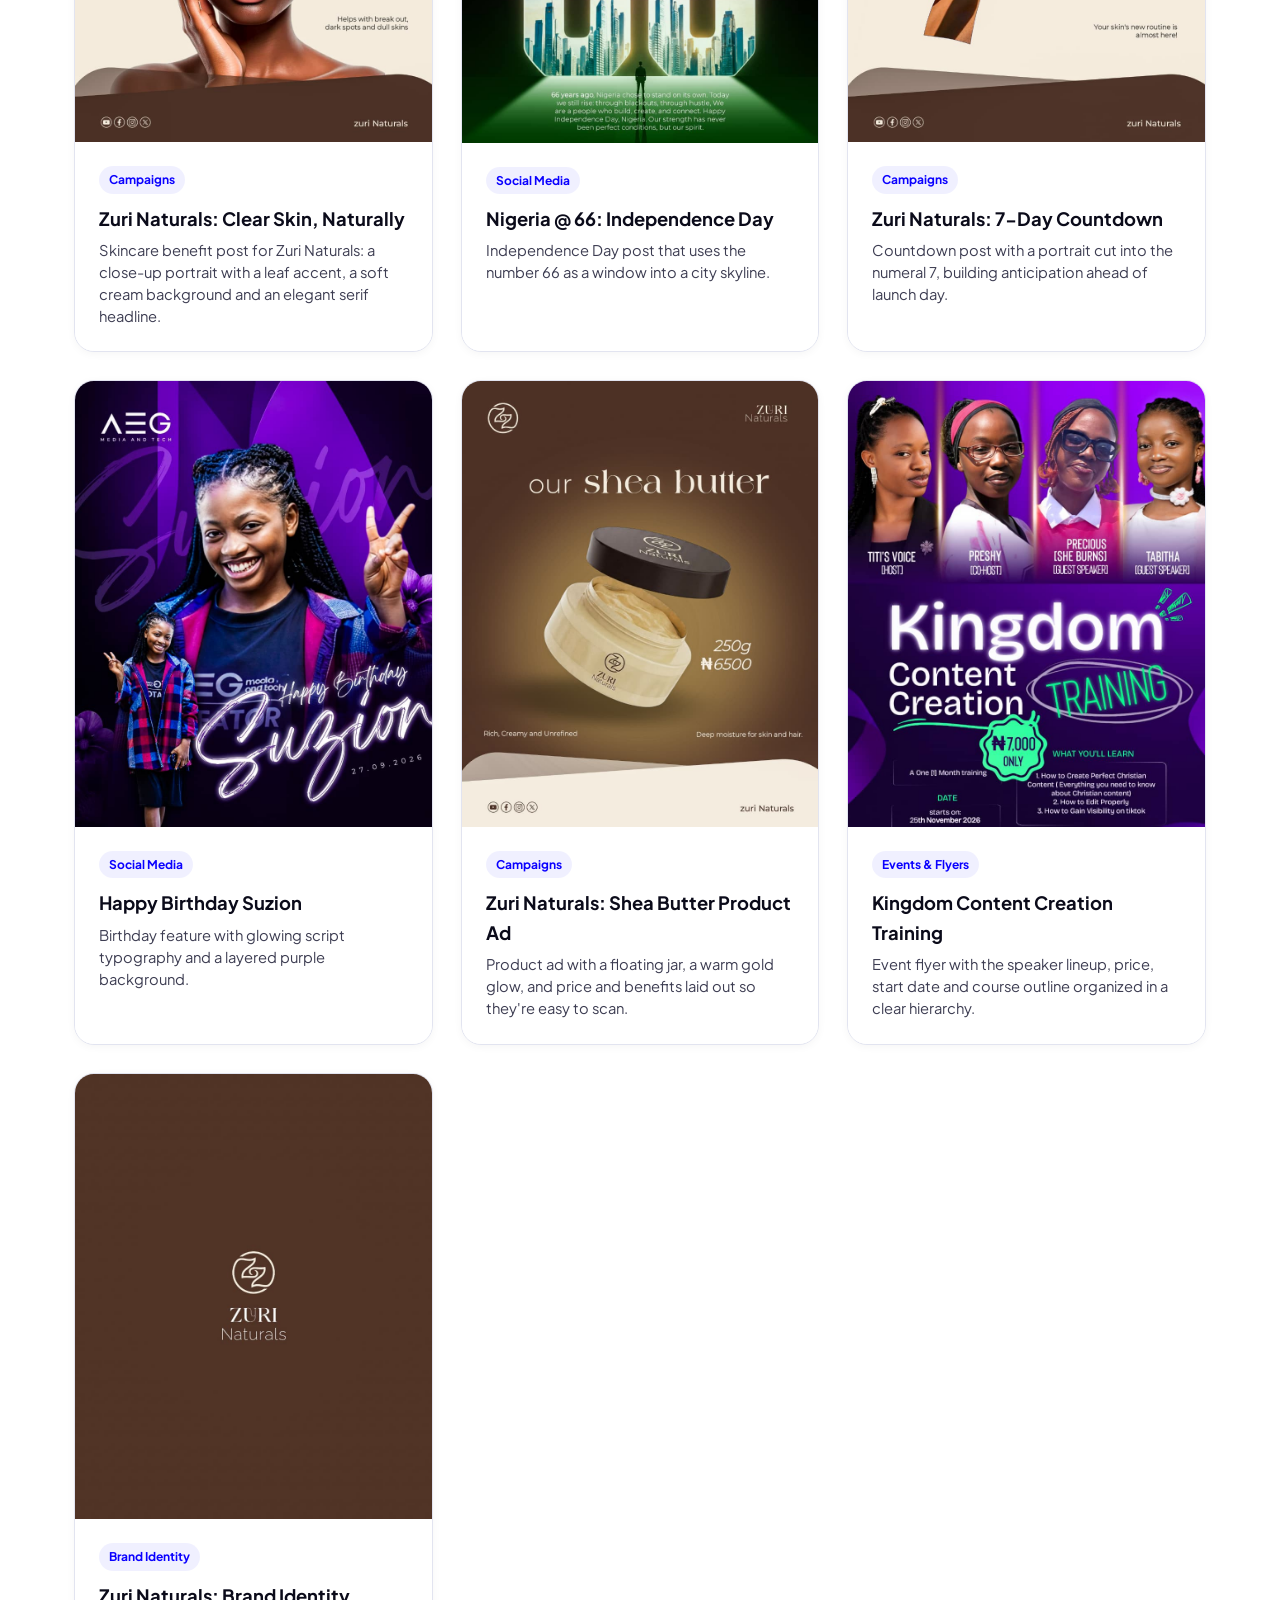
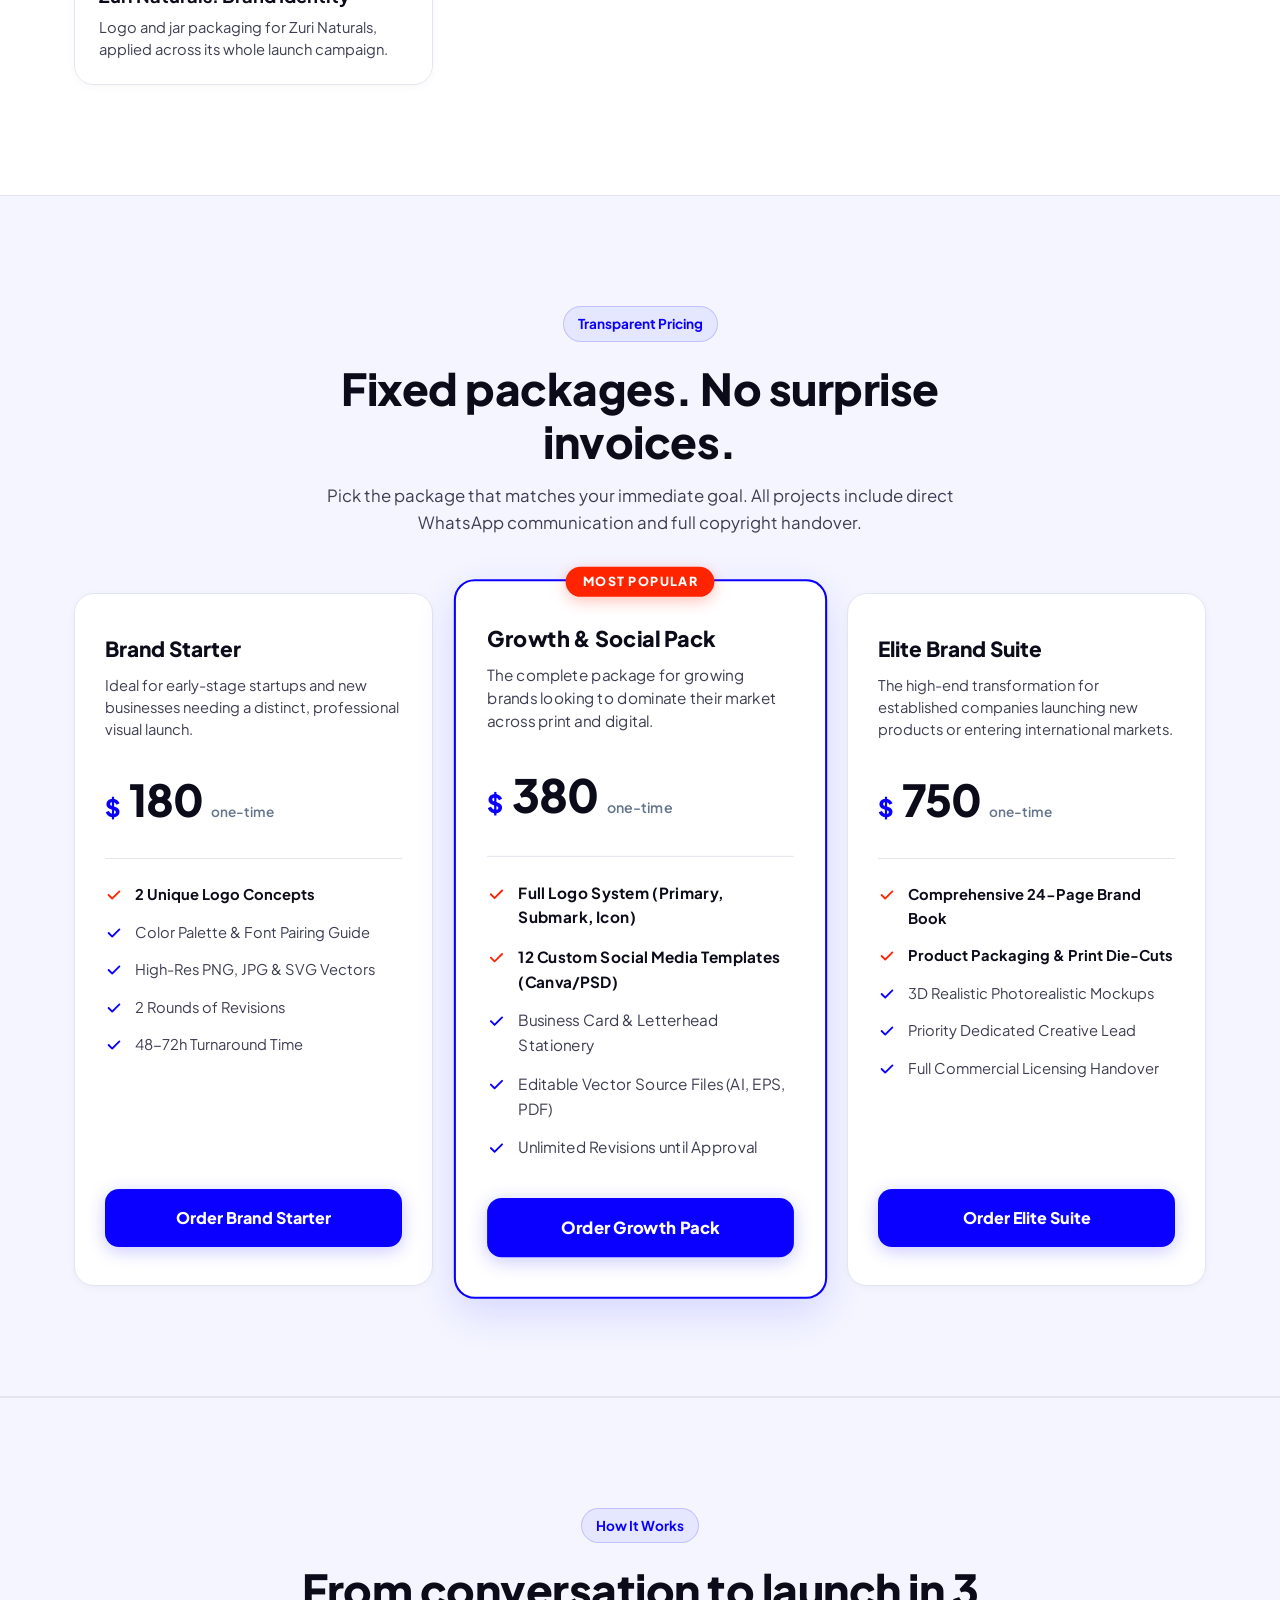
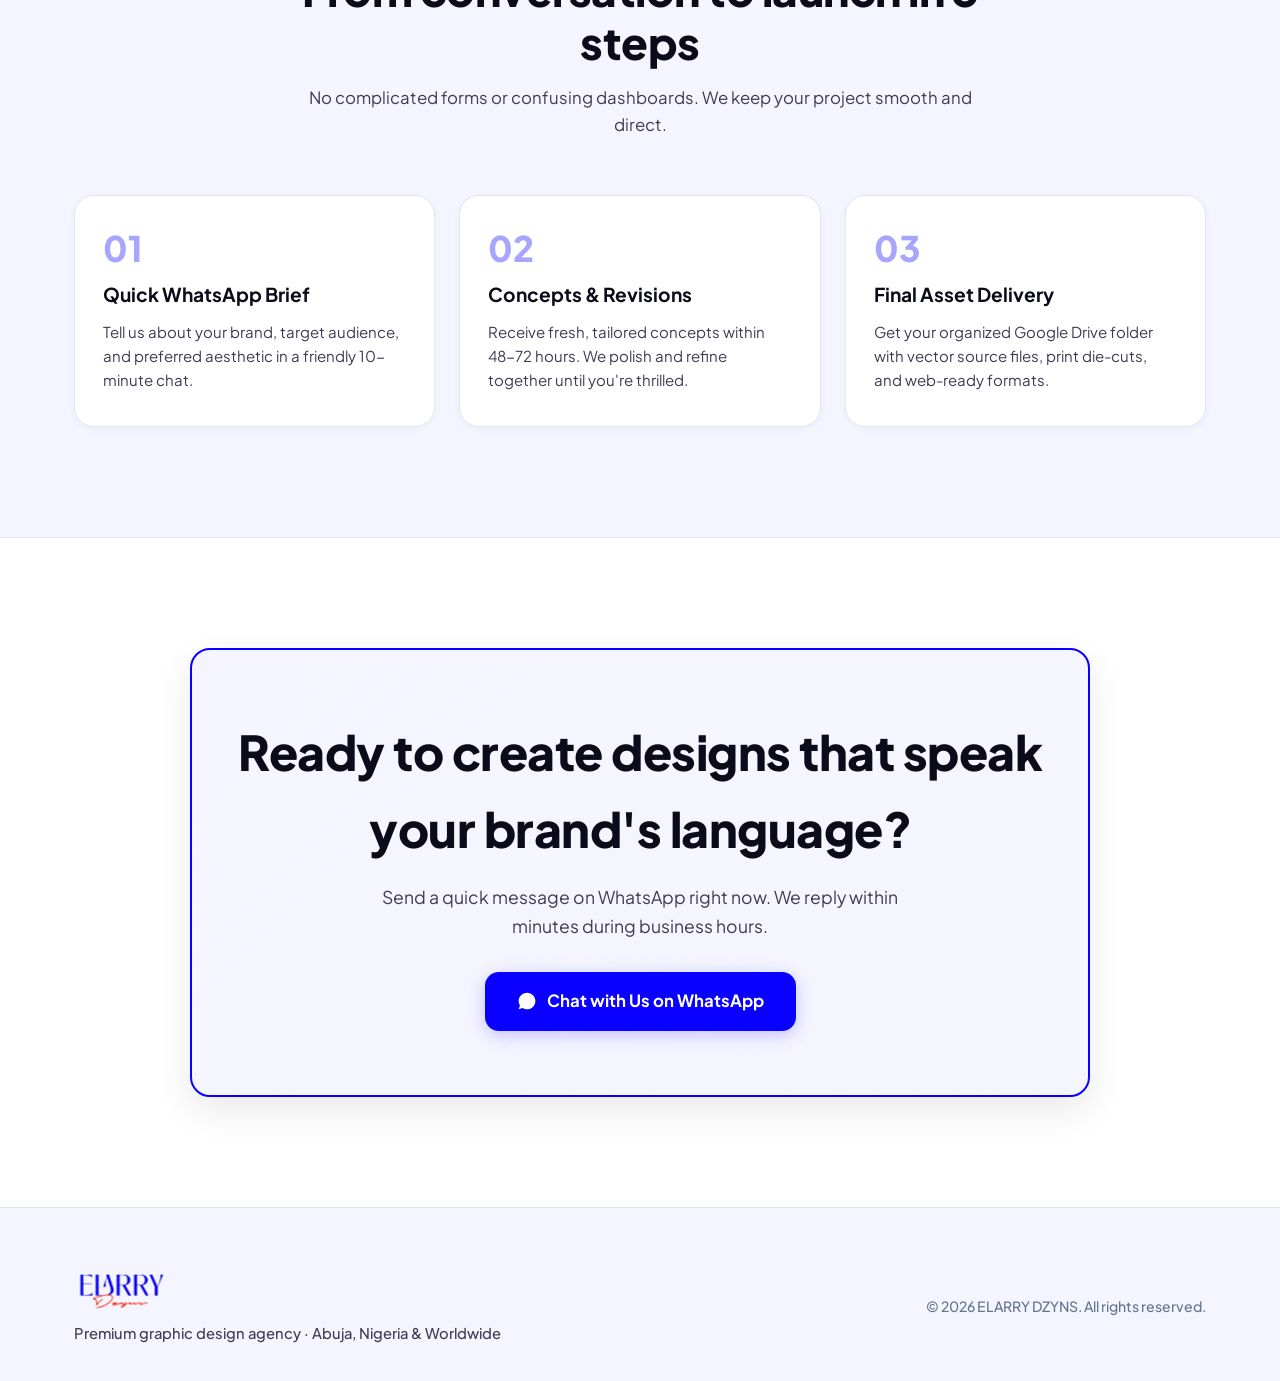
==== commit 0bfd1bc4: "Add files via upload" ====
--- a/index.html
+++ b/index.html
@@ -58,13 +58,14 @@
         </div>
 
         <h1>
-          Design that makes your brand <br>
-          <span class="gradient-text">impossible to ignore.</span>
+          Designs that speak <br>
+          <span class="gradient-text">your brand's language.</span>
         </h1>
 
         <p class="hero-subtitle">
-          We craft distinct brand identities, scroll-stopping social visuals, and high-impact packaging that turn casual observers into loyal paying customers.
+          Creating visuals that actually help communicate the language of your brand better and more clearly.
         </p>
+        <p class="hero-subtitle" style="font-weight: 600;">....More than just visuals.</p>
 
         <div class="hero-actions">
           <a href="https://wa.me/2349015272873?text=Hello%20ELARRY%20DZYNS,%20I'd%20like%20to%20start%20a%20project." 
@@ -415,7 +416,7 @@
   <section>
     <div class="container">
       <div class="cta-banner">
-        <h2>Ready to make your brand impossible to ignore?</h2>
+        <h2>Ready to create designs that speak your brand's language?</h2>
         <p>Send a quick message on WhatsApp right now. We reply within minutes during business hours.</p>
         <a href="https://wa.me/2349015272873?text=Hello%20ELARRY%20DZYNS,%20I'm%20ready%20to%20start%20my%20design%20project!" 
            target="_blank" rel="noopener" class="btn btn-whatsapp btn-lg">
--- a/styles.css
+++ b/styles.css
@@ -396,60 +396,7 @@
   font-weight: 600;
 }
 
-/* Logos & Social Trust Bar (Alternating light tint section) */
-.trust-bar {
-  padding: 34px 0;
-  border-top: 1px solid var(--color-border);
-  border-bottom: 1px solid var(--color-border);
-  background: var(--color-bg-tint);
-}
-
-.trust-inner {
-  display: flex;
-  flex-direction: column;
-  align-items: center;
-  gap: 20px;
-}
-
-@media (min-width: 768px) {
-  .trust-inner {
-    flex-direction: row;
-    justify-content: space-between;
-  }
-}
-
-.trust-text {
-  font-size: 0.85rem;
-  text-transform: uppercase;
-  letter-spacing: 1.2px;
-  color: var(--color-text-muted);
-  font-weight: 700;
-}
-
-.client-logos {
-  display: flex;
-  flex-wrap: wrap;
-  align-items: center;
-  justify-content: center;
-  gap: 32px;
-}
-
-.client-badge {
-  color: var(--color-text-secondary);
-  font-weight: 700;
-  font-size: 1.05rem;
-  letter-spacing: 0.5px;
-  opacity: 0.75;
-  transition: all var(--transition-fast);
-  display: flex;
-  align-items: center;
-  gap: 8px;
-}
-
-.client-badge:hover {
-  opacity: 1;
-  color: var(--color-primary);
-}
+
 
 /* ========================================================
    FEATURE 1: FILTERABLE VISUAL PORTFOLIO
@@ -532,22 +479,23 @@
 .card-preview {
   position: relative;
   width: 100%;
-  aspect-ratio: 4 / 3;
+  aspect-ratio: 4 / 5;
   overflow: hidden;
-  background: #121826;
+  background: var(--color-bg-tint);
   display: flex;
   align-items: center;
   justify-content: center;
 }
 
-.card-preview svg, .card-preview img {
+.card-preview img {
   width: 100%;
   height: 100%;
   object-fit: cover;
+  object-position: center top;
+  display: block;
   transition: transform 0.5s ease;
 }
 
-.portfolio-card:hover .card-preview svg,
 .portfolio-card:hover .card-preview img {
   transform: scale(1.05);
 }
@@ -807,87 +755,7 @@
   box-shadow: 0 8px 26px rgba(10, 0, 255, 0.35);
 }
 
-/* Testimonials Grid */
-#testimonials {
-  background-color: var(--color-bg-page);
-}
-
-.testimonials-grid {
-  display: grid;
-  grid-template-columns: 1fr;
-  gap: 24px;
-}
-
-@media (min-width: 768px) {
-  .testimonials-grid {
-    grid-template-columns: repeat(3, 1fr);
-  }
-}
-
-.testimonial-card {
-  background: var(--color-bg-tint);
-  border: 1px solid var(--color-border);
-  border-radius: var(--radius-lg);
-  padding: 32px 28px;
-  display: flex;
-  flex-direction: column;
-  justify-content: space-between;
-  box-shadow: var(--shadow-sm);
-  transition: all var(--transition-normal);
-}
-
-.testimonial-card:hover {
-  transform: translateY(-3px);
-  box-shadow: var(--shadow-md);
-}
-
-/* Stars Icon: Accent Red for vivid contrast */
-.stars {
-  color: var(--color-accent);
-  display: flex;
-  gap: 4px;
-  margin-bottom: 16px;
-  font-size: 1.15rem;
-}
-
-.testimonial-quote {
-  font-size: 0.98rem;
-  color: var(--color-text-main);
-  line-height: 1.6;
-  margin-bottom: 24px;
-  font-style: italic;
-}
-
-.client-meta {
-  display: flex;
-  align-items: center;
-  gap: 14px;
-}
-
-.client-avatar {
-  width: 44px;
-  height: 44px;
-  border-radius: 50%;
-  background: var(--color-primary-light);
-  border: 2px solid var(--color-primary);
-  display: flex;
-  align-items: center;
-  justify-content: center;
-  font-weight: 800;
-  font-size: 0.9rem;
-  color: var(--color-primary);
-}
-
-.client-details h4 {
-  font-size: 0.96rem;
-  font-weight: 700;
-  color: var(--color-text-main);
-}
-
-.client-details p {
-  font-size: 0.82rem;
-  color: var(--color-text-muted);
-}
+
 
 /* Process Section (Alternating Light Tint: #F4F5FF) */
 #process {
@@ -1022,13 +890,31 @@
   justify-content: center;
   min-height: 300px;
   position: relative;
-}
-
-.modal-media svg, .modal-media img {
+  padding: 16px;
+  overflow: hidden;
+}
+
+.modal-media img {
   width: 100%;
-  height: 100%;
+  height: auto;
+  max-height: 80vh;
   object-fit: contain;
-  max-height: 500px;
+  display: block;
+}
+
+@media (max-width: 767px) {
+  .modal-card {
+    max-height: 90vh;
+    overflow-y: auto;
+    flex-direction: column;
+  }
+  .modal-media {
+    min-height: auto;
+    padding: 12px;
+  }
+  .modal-media img {
+    max-height: 55vh;
+  }
 }
 
 .modal-details {
@@ -1088,32 +974,7 @@
   margin-bottom: 24px;
 }
 
-.modal-specs {
-  display: flex;
-  flex-direction: column;
-  gap: 10px;
-  padding: 18px;
-  background: var(--color-bg-tint);
-  border: 1px solid var(--color-border);
-  border-radius: var(--radius-md);
-  margin-bottom: 24px;
-  font-size: 0.88rem;
-}
-
-.spec-row {
-  display: flex;
-  justify-content: space-between;
-}
-
-.spec-label {
-  color: var(--color-text-muted);
-  font-weight: 600;
-}
-
-.spec-val {
-  color: var(--color-text-main);
-  font-weight: 700;
-}
+
 
 /* Floating Action Button */
 .floating-whatsapp {
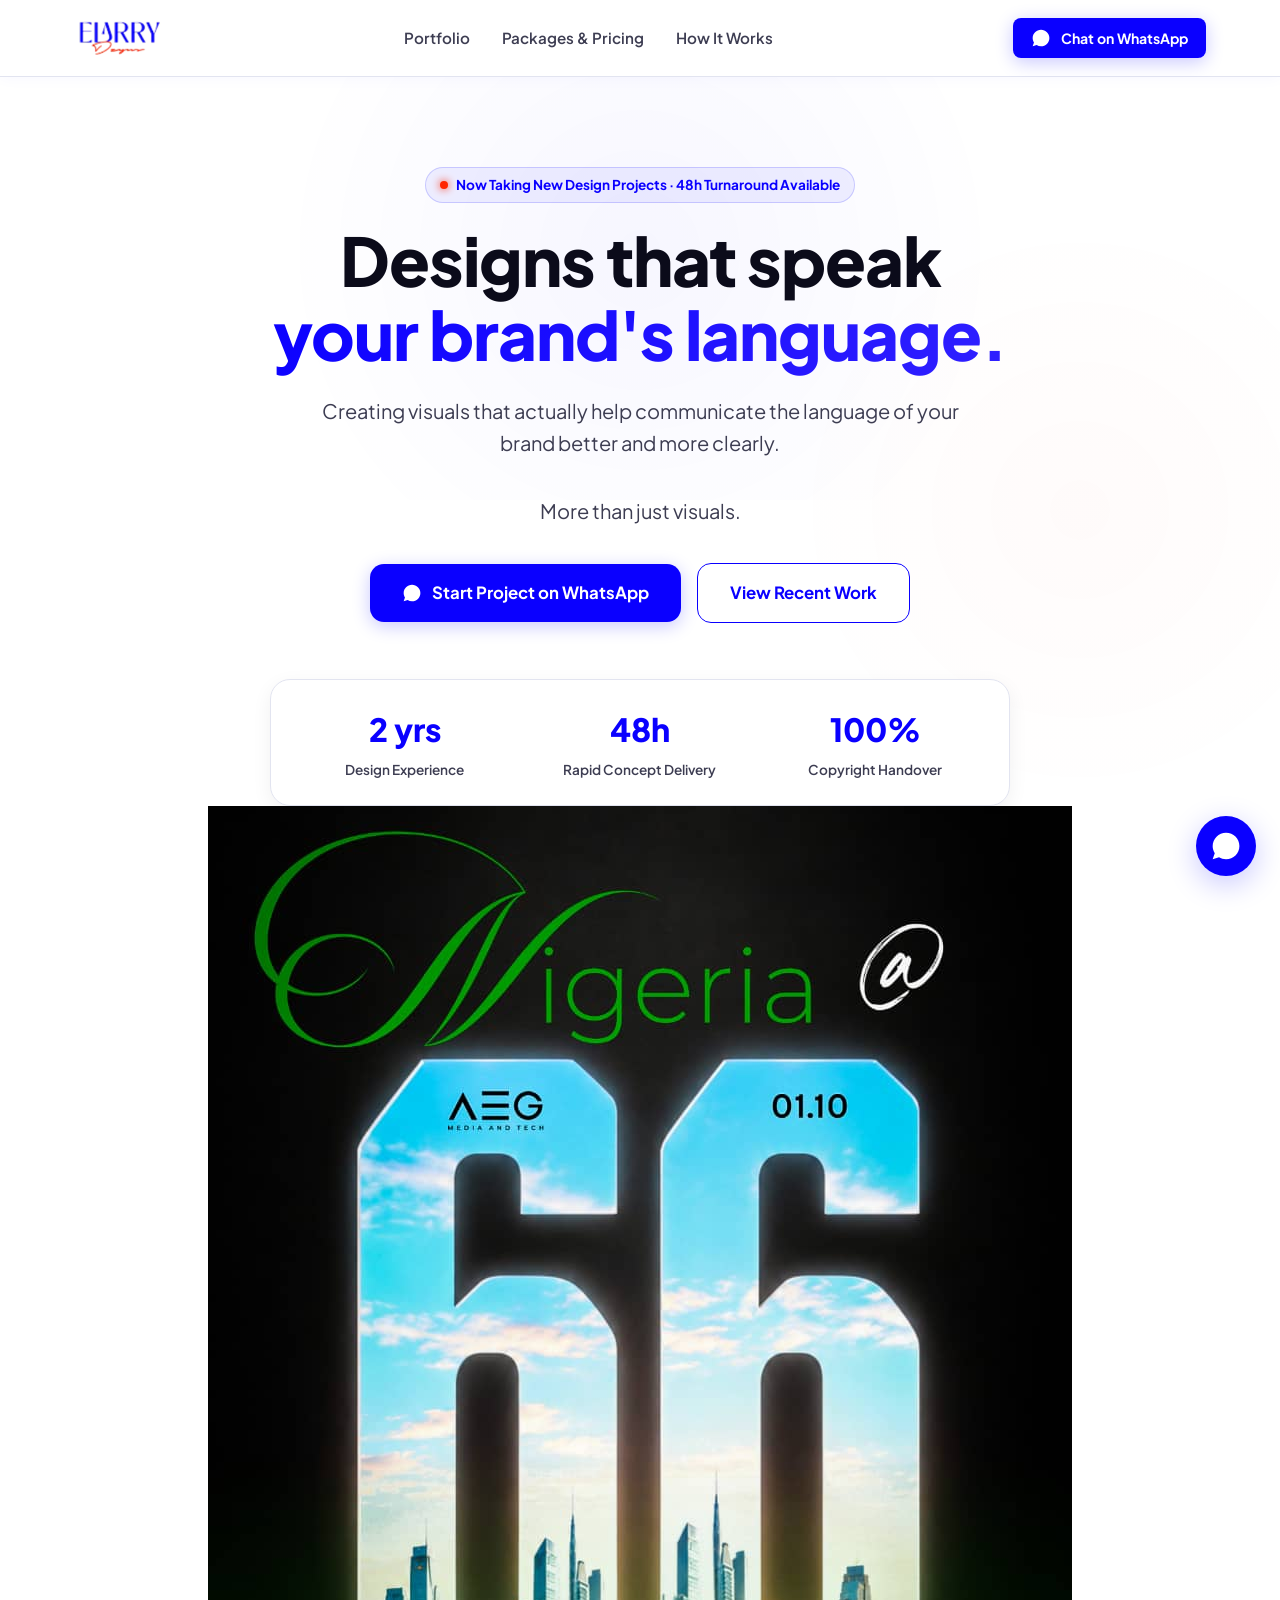
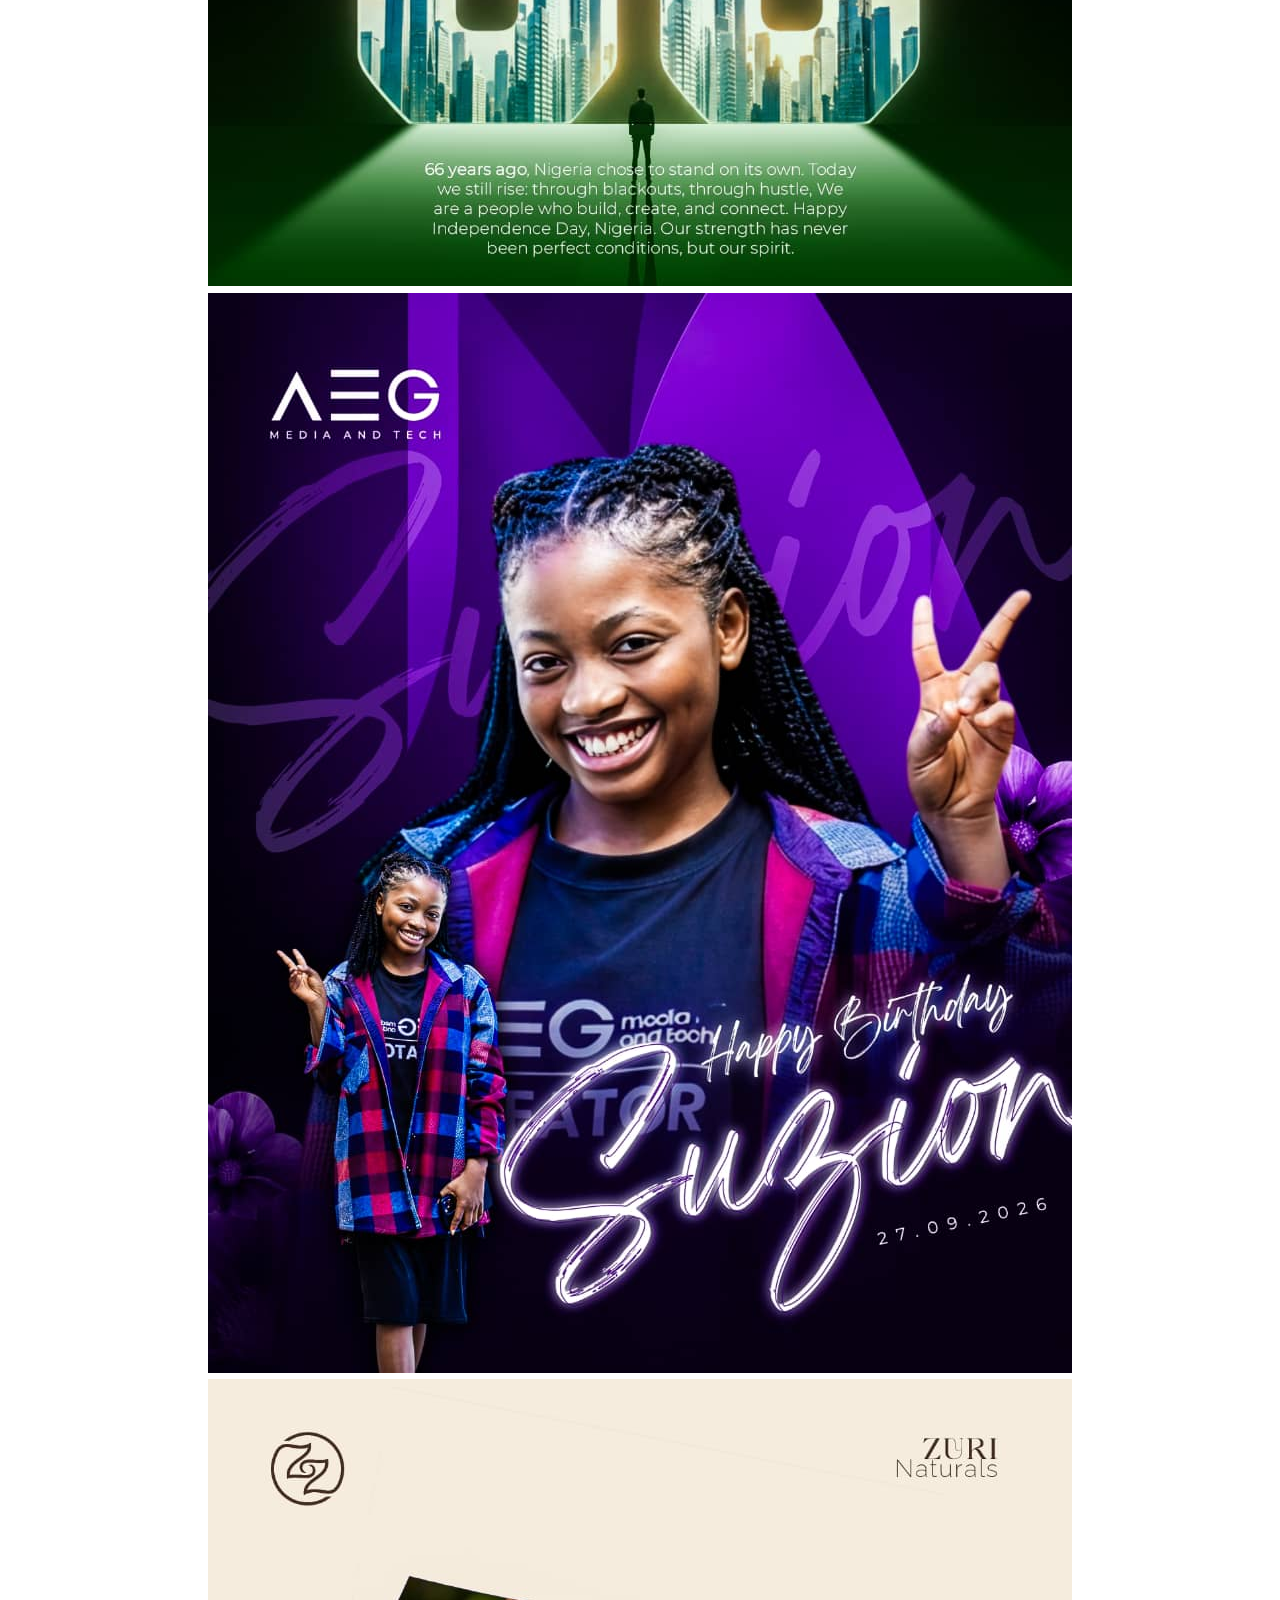
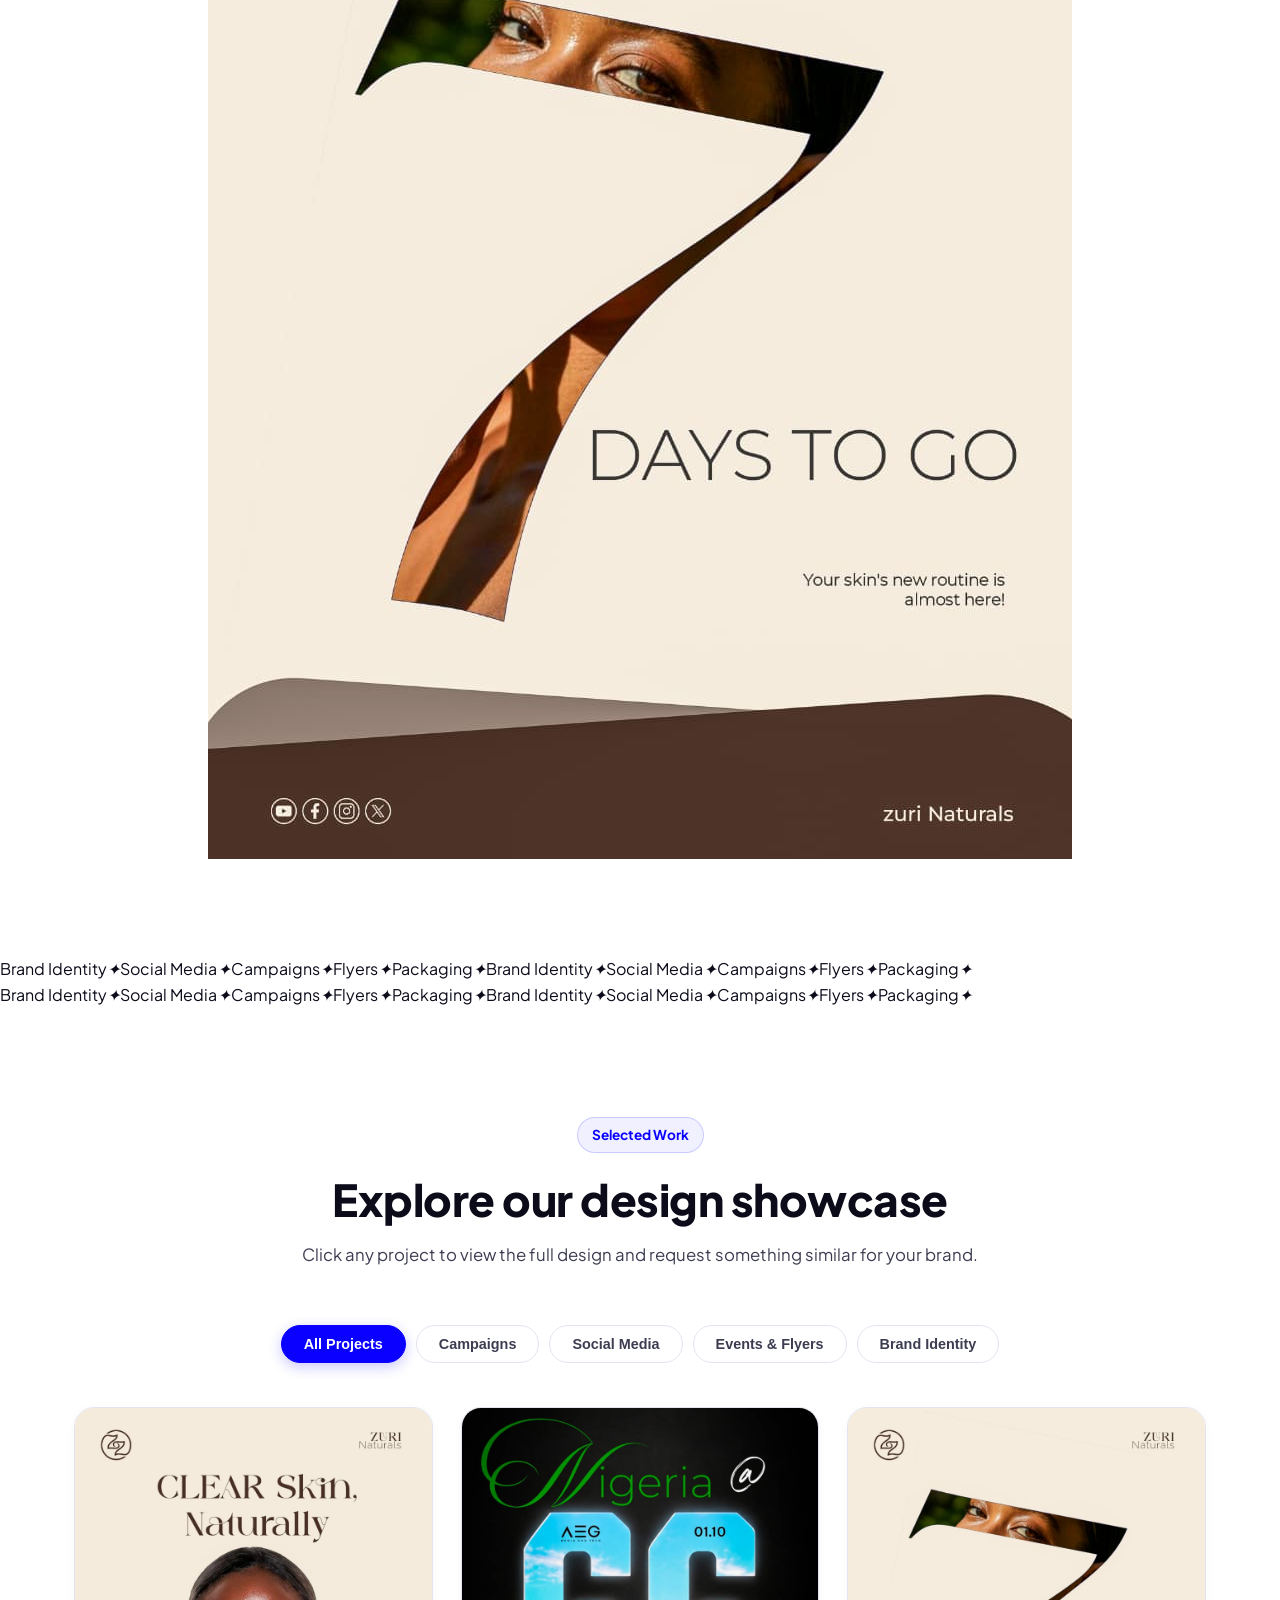
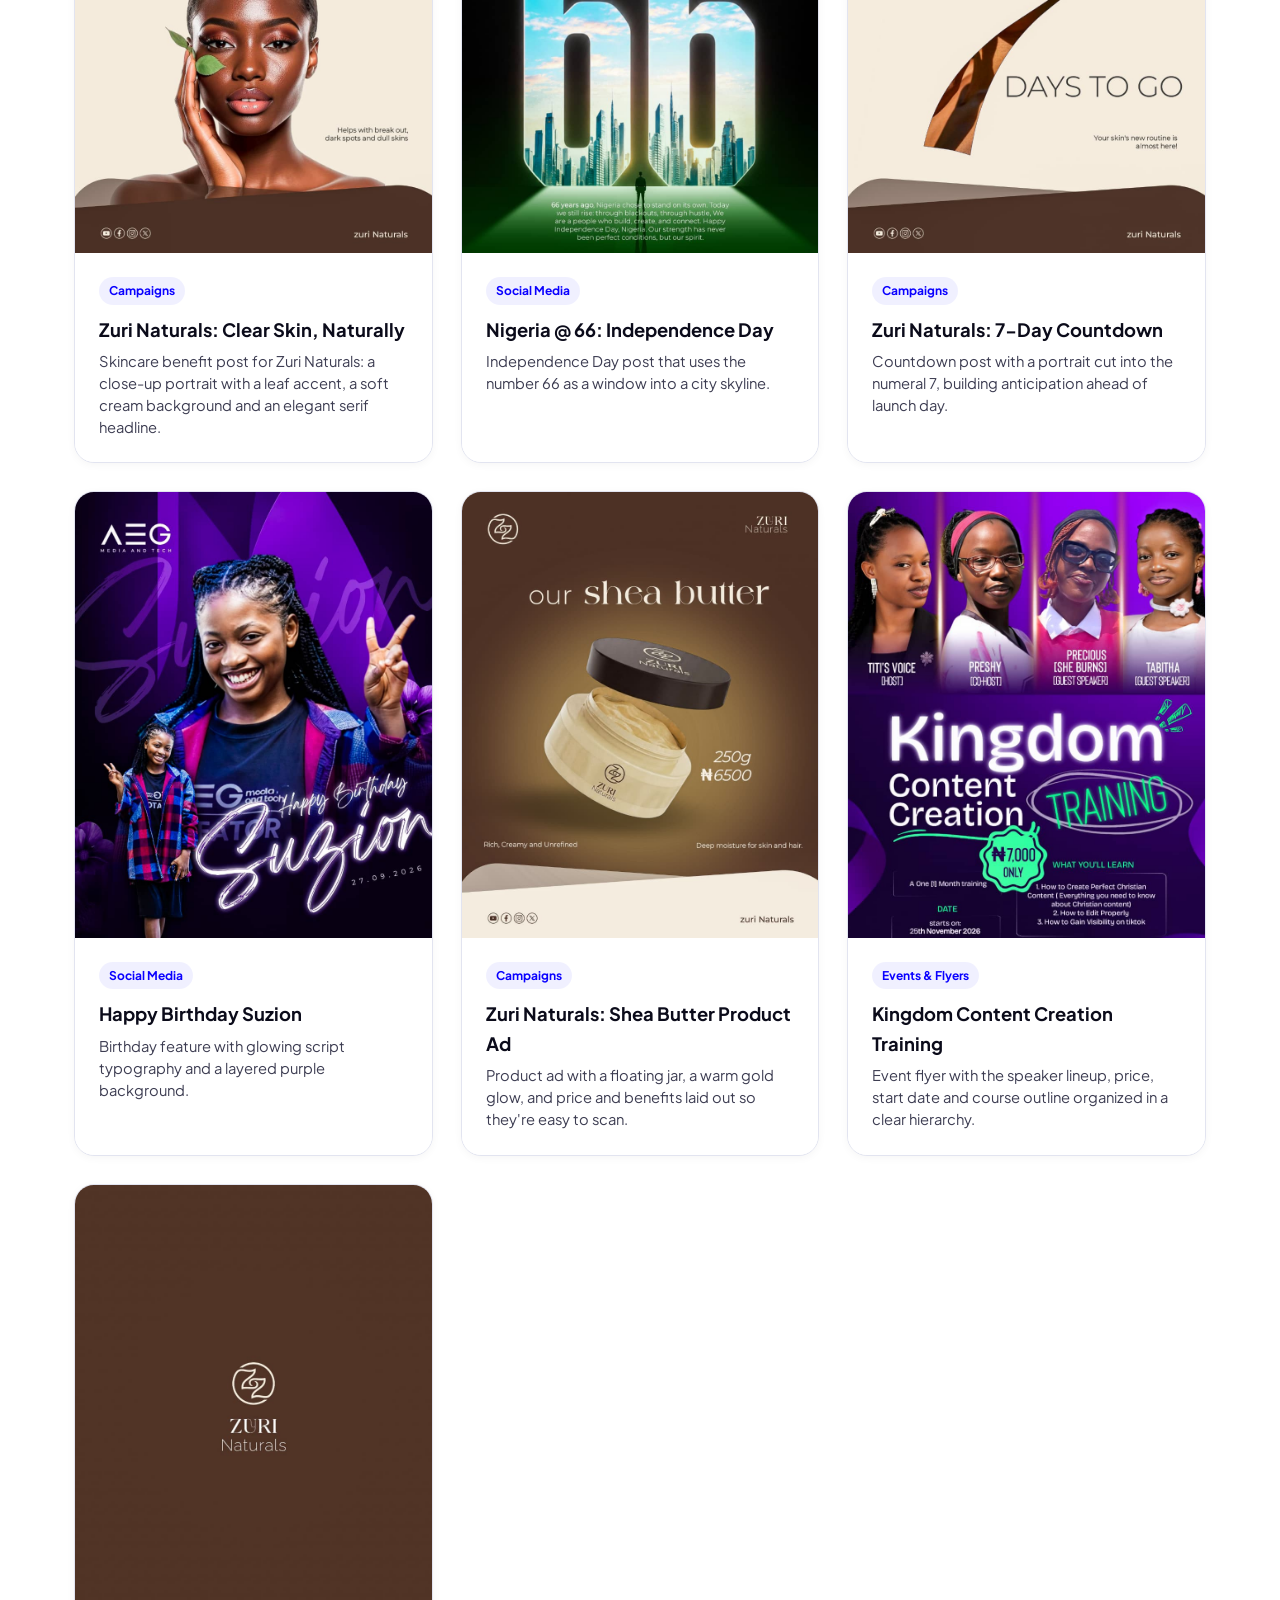
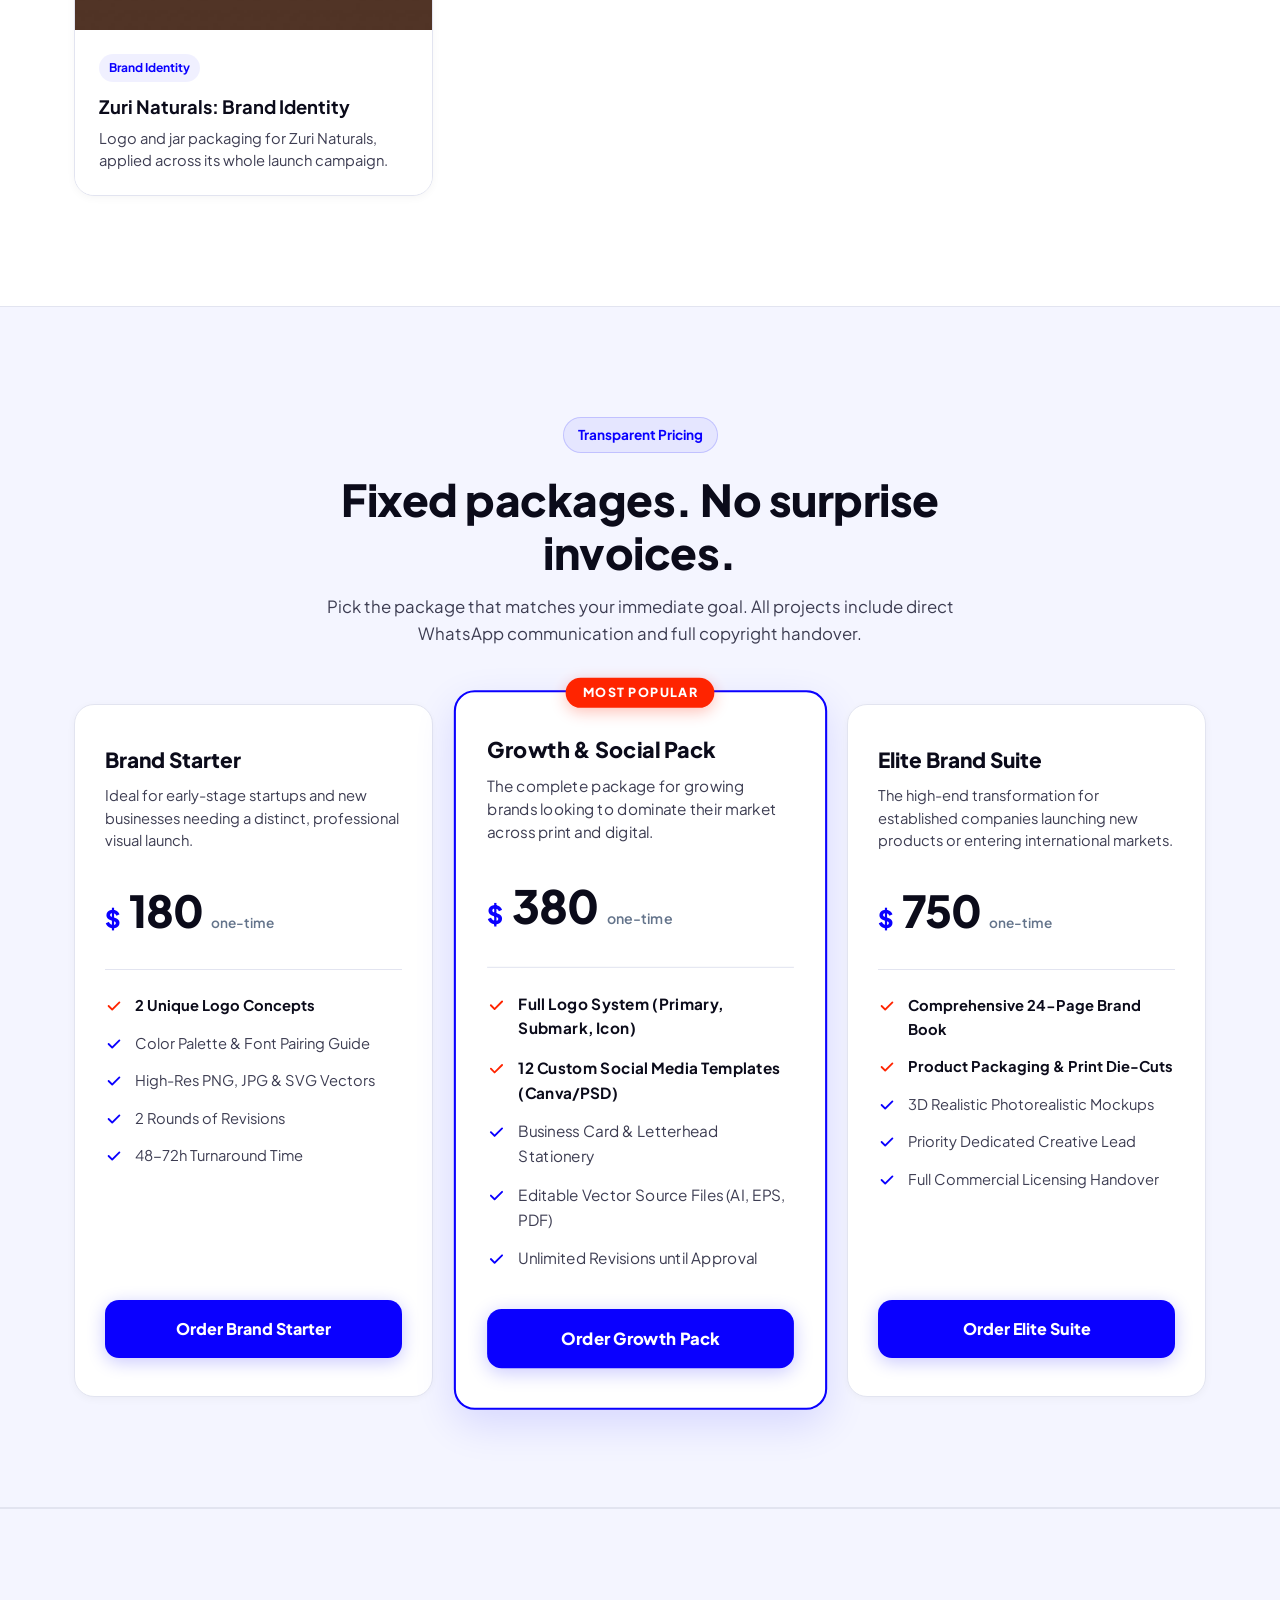
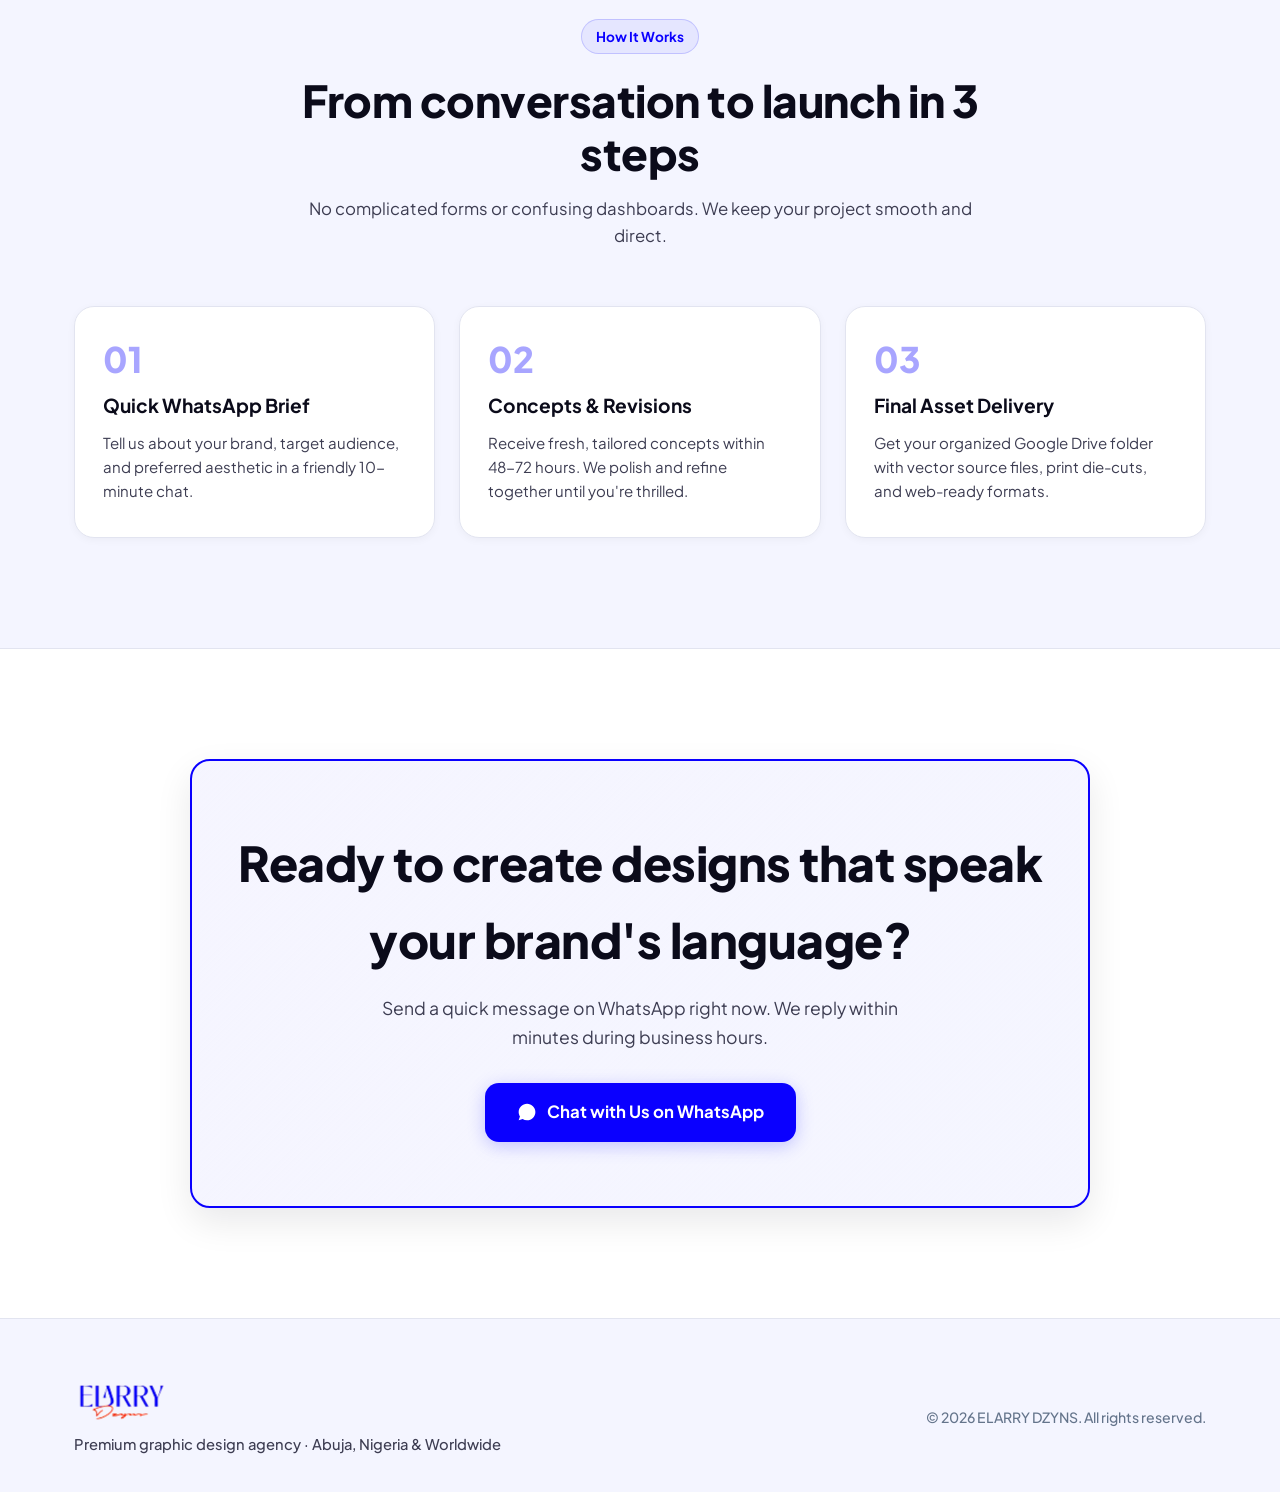
==== commit a8a3c0ba: "Add files via upload" ====
--- a/index.html
+++ b/index.html
@@ -13,7 +13,7 @@
   <!-- Google Fonts: Plus Jakarta Sans -->
   <link rel="preconnect" href="https://fonts.googleapis.com">
   <link rel="preconnect" href="https://fonts.gstatic.com" crossorigin>
-  <link href="https://fonts.googleapis.com/css2?family=Plus+Jakarta+Sans:wght@400;500;600;700;800&display=swap" rel="stylesheet">
+  <link href="https://fonts.googleapis.com/css2?family=Plus+Jakarta+Sans:wght@400;500;600;700;800&family=Playfair+Display:ital,wght@1,600&display=swap" rel="stylesheet">
   
   <link rel="stylesheet" href="styles.css">
 </head>
@@ -65,7 +65,7 @@
         <p class="hero-subtitle">
           Creating visuals that actually help communicate the language of your brand better and more clearly.
         </p>
-        <p class="hero-subtitle" style="font-weight: 600;">....More than just visuals.</p>
+        <p class="hero-subtitle hero-tagline">More than just visuals.</p>
 
         <div class="hero-actions">
           <a href="https://wa.me/2349015272873?text=Hello%20ELARRY%20DZYNS,%20I'd%20like%20to%20start%20a%20project." 
@@ -95,8 +95,16 @@
         </div>
 
       </div>
+      <div class="hero-collage" aria-hidden="true">
+        <figure class="collage-card c1"><img src="portfolio/nigeria-66.jpeg" alt=""></figure>
+        <figure class="collage-card c2"><img src="portfolio/suzion-birthday.jpeg" alt=""></figure>
+        <figure class="collage-card c3"><img src="portfolio/zuri-countdown.jpeg" alt=""></figure>
+      </div>
     </div>
   </section>
+
+  <!-- Services band -->
+  <div class="marquee" aria-hidden="true"><div class="marquee-track"><div class="marquee-group"><span>Brand Identity</span><i>✦</i><span>Social Media</span><i>✦</i><span>Campaigns</span><i>✦</i><span>Flyers</span><i>✦</i><span>Packaging</span><i>✦</i><span>Brand Identity</span><i>✦</i><span>Social Media</span><i>✦</i><span>Campaigns</span><i>✦</i><span>Flyers</span><i>✦</i><span>Packaging</span><i>✦</i></div><div class="marquee-group"><span>Brand Identity</span><i>✦</i><span>Social Media</span><i>✦</i><span>Campaigns</span><i>✦</i><span>Flyers</span><i>✦</i><span>Packaging</span><i>✦</i><span>Brand Identity</span><i>✦</i><span>Social Media</span><i>✦</i><span>Campaigns</span><i>✦</i><span>Flyers</span><i>✦</i><span>Packaging</span><i>✦</i></div></div></div>
 
   <!-- ========================================================
        FEATURE 1: FILTERABLE VISUAL PORTFOLIO
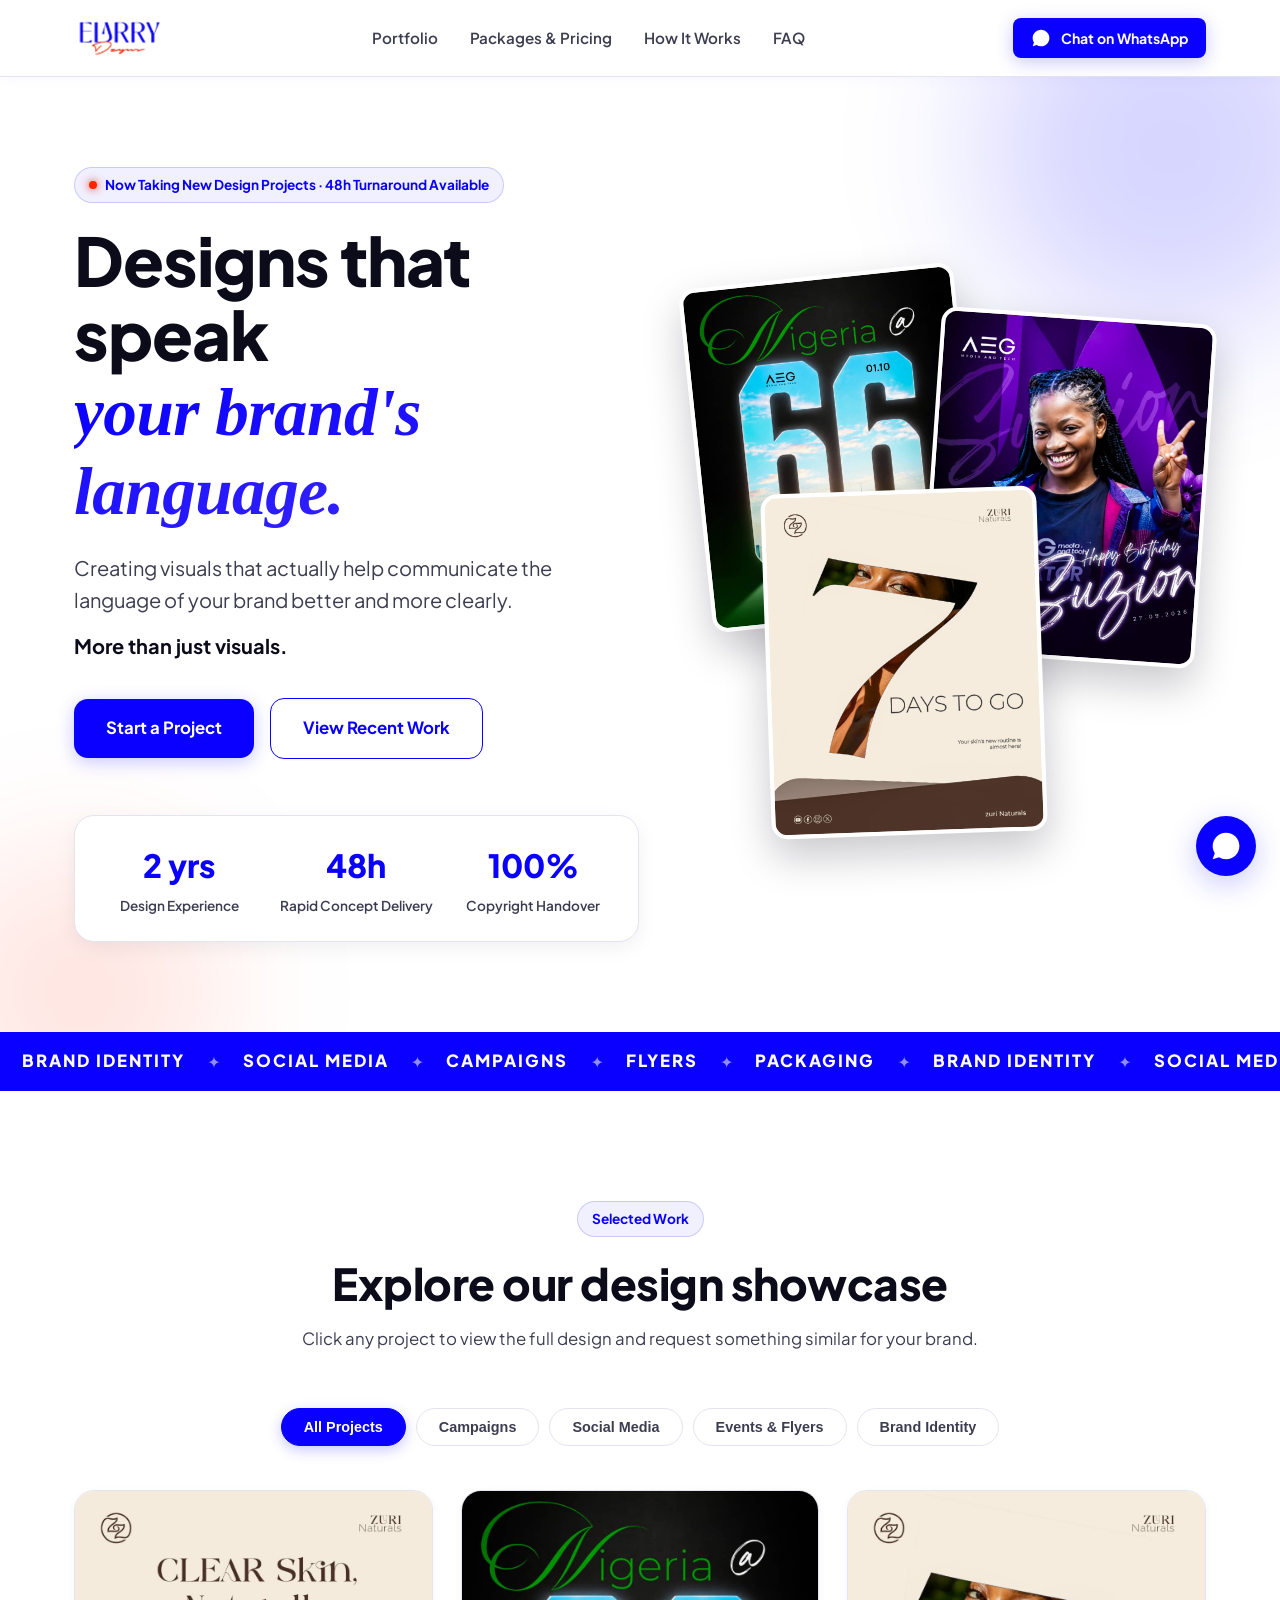
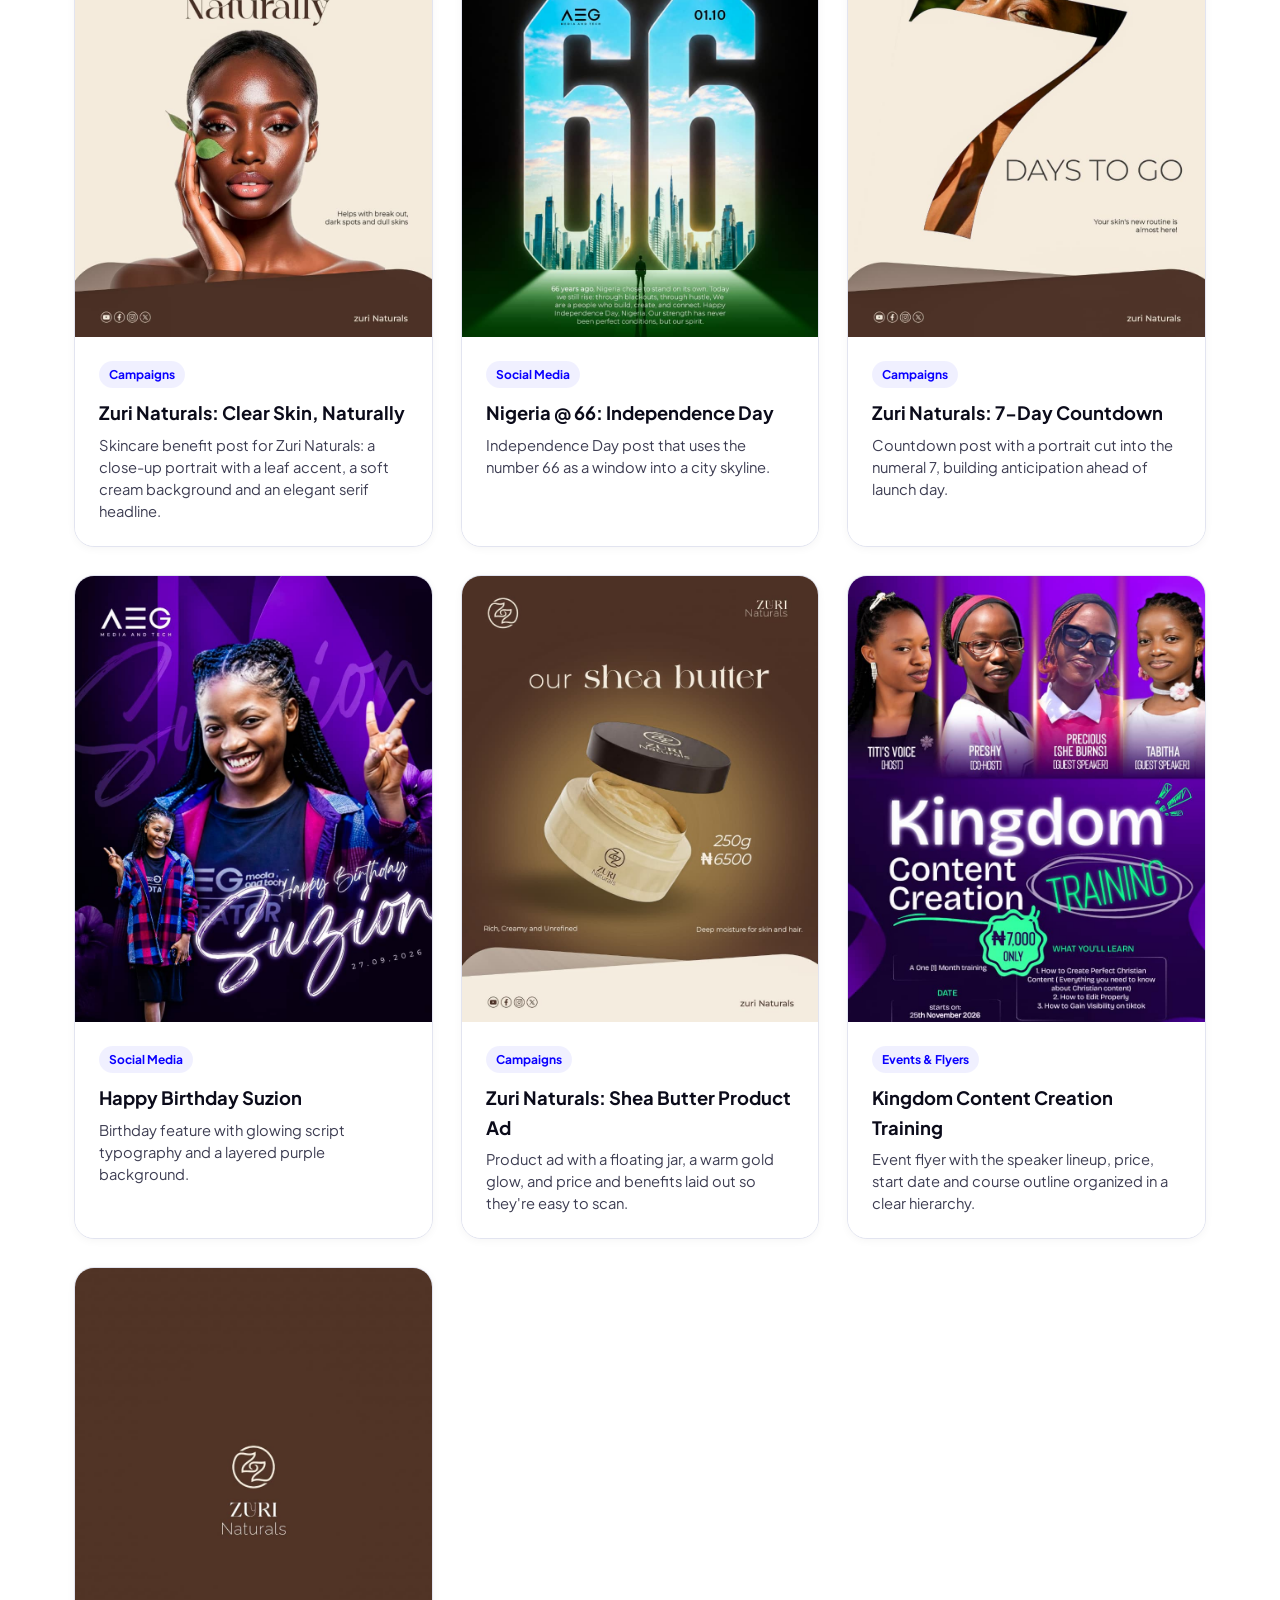
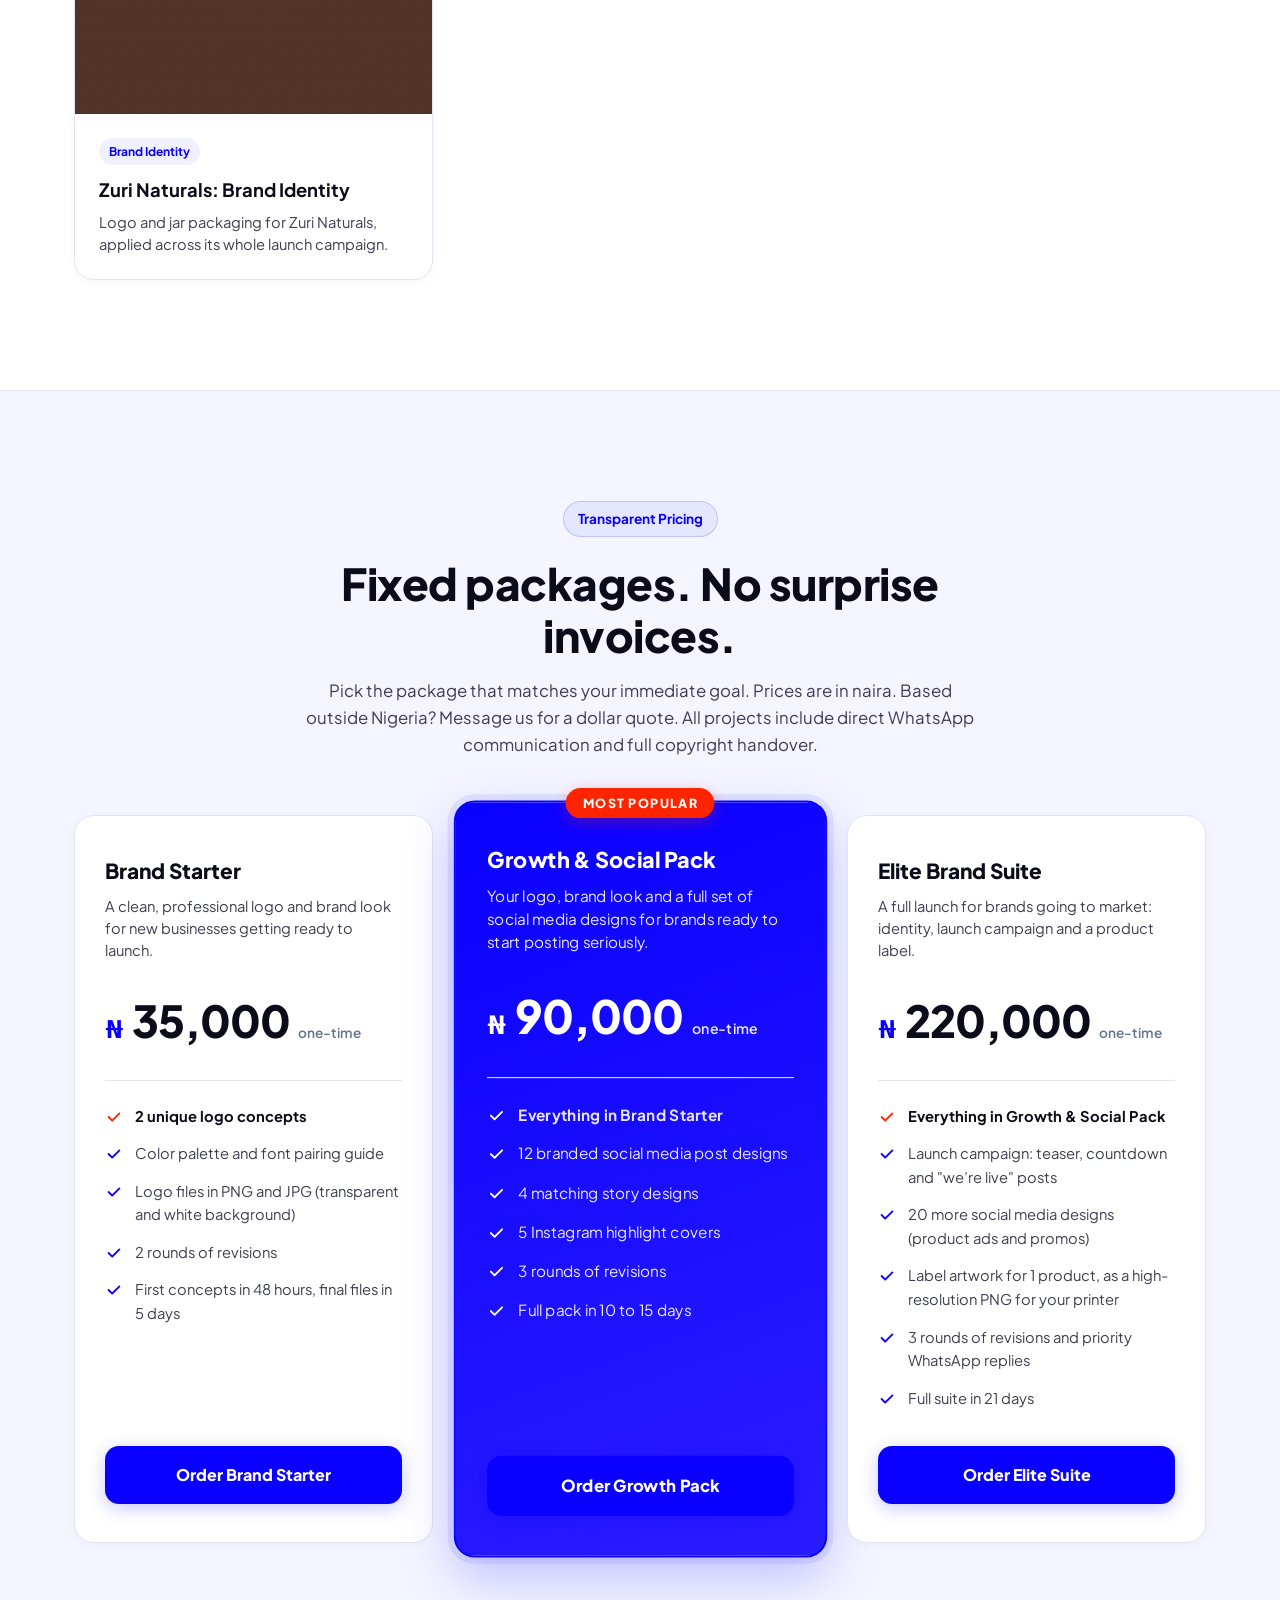
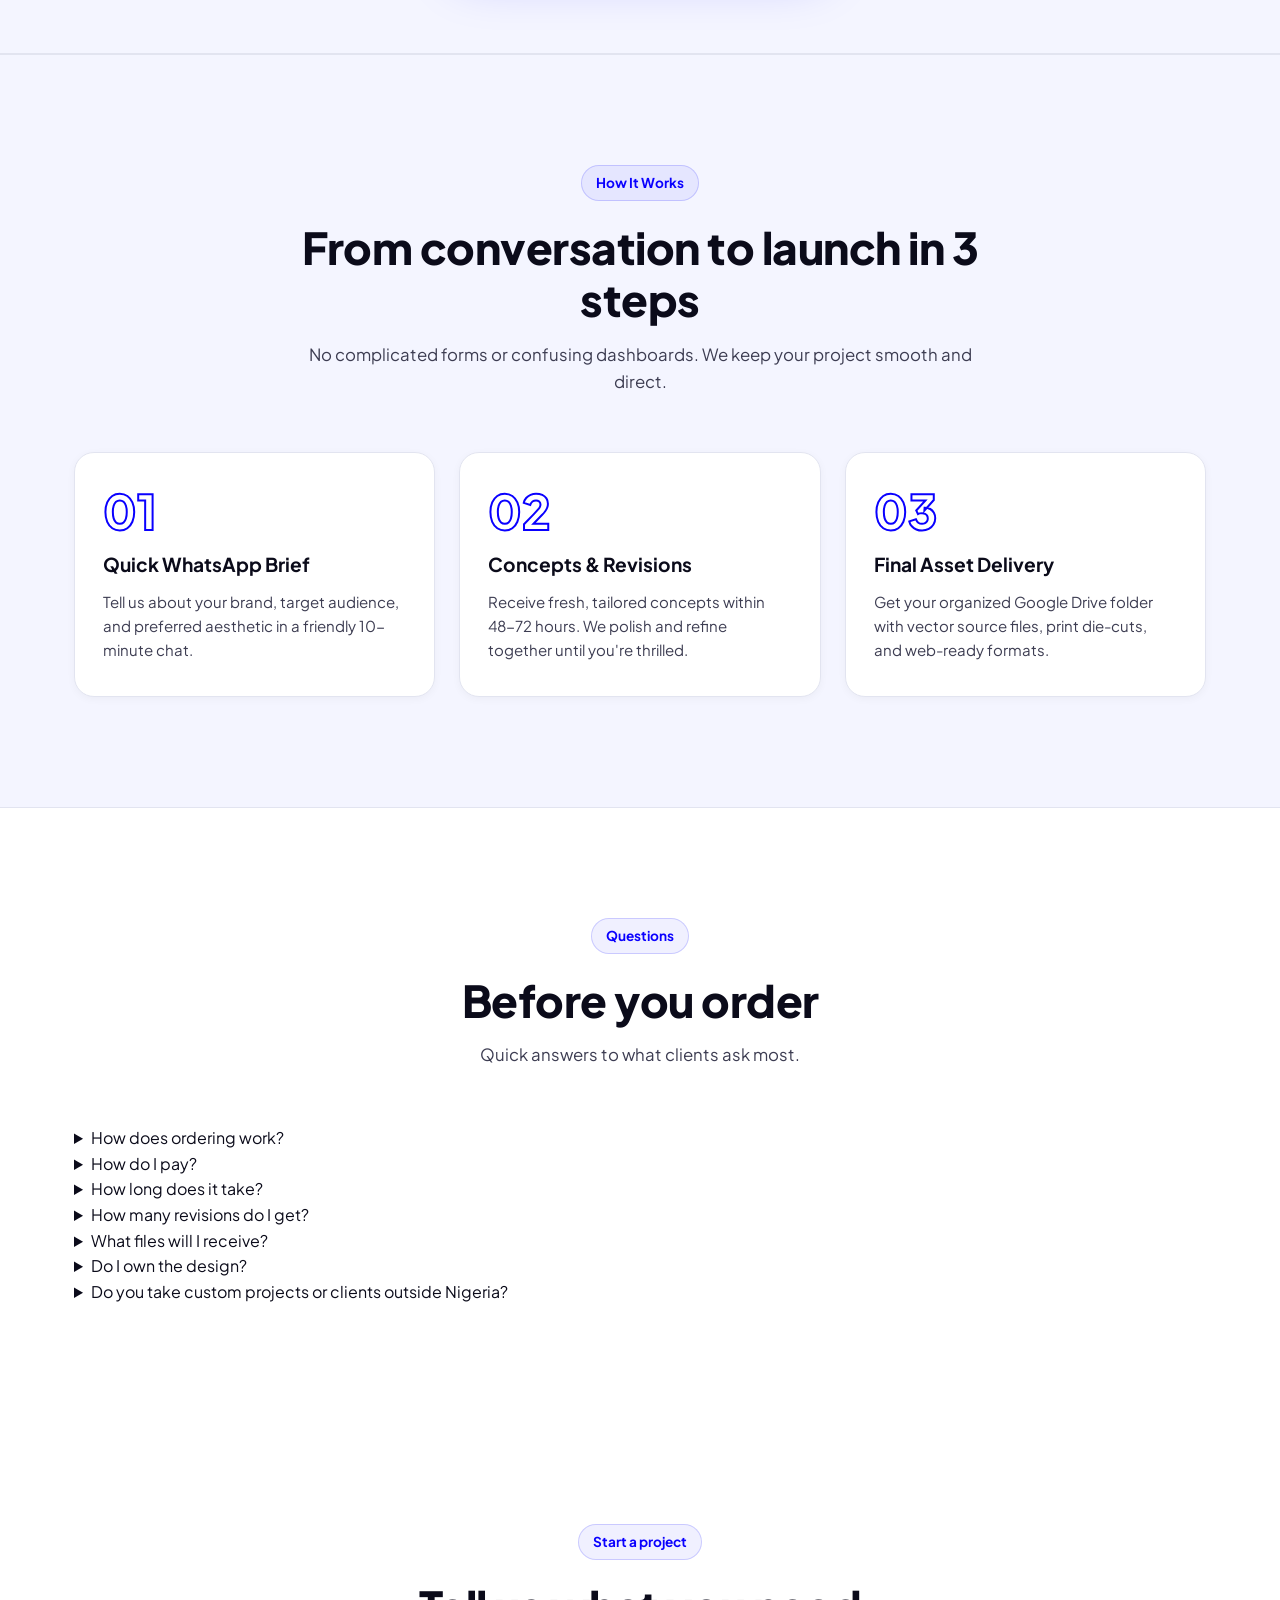
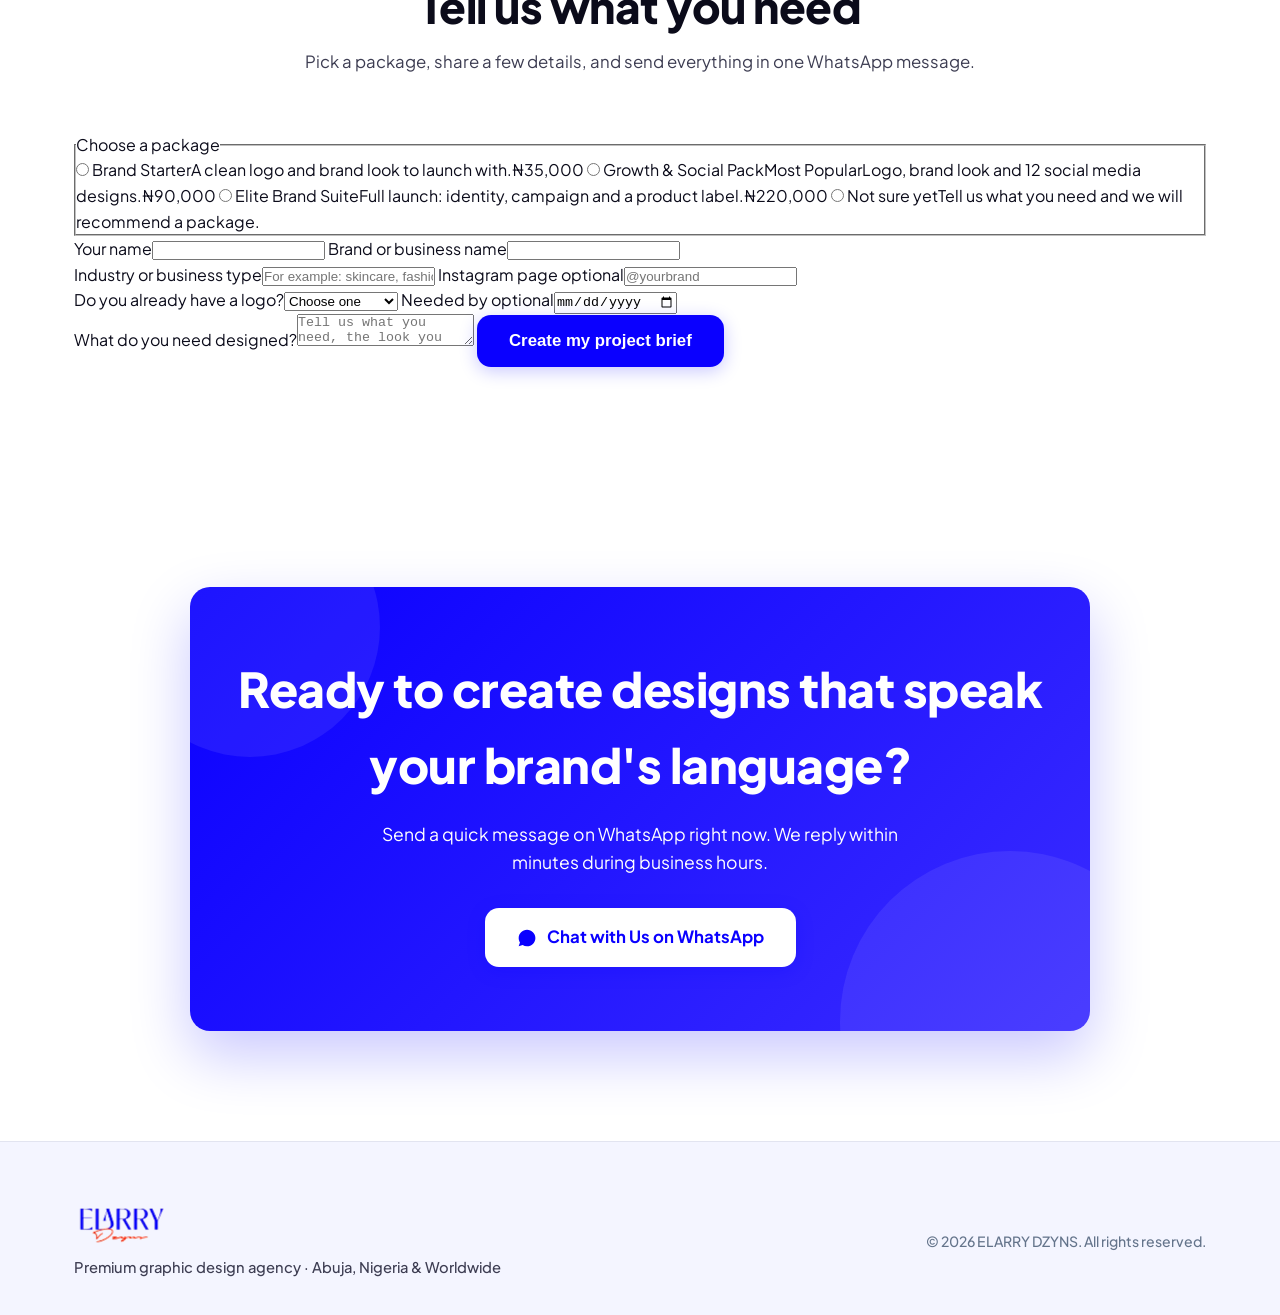
==== commit 9ea6d751: "Add files via upload" ====
--- a/index.html
+++ b/index.html
@@ -35,6 +35,7 @@
           <li><a href="#portfolio">Portfolio</a></li>
           <li><a href="#pricing">Packages & Pricing</a></li>
           <li><a href="#process">How It Works</a></li>
+          <li><a href="#faq">FAQ</a></li>
         </ul>
 
         <div class="header-cta">
@@ -68,11 +69,7 @@
         <p class="hero-subtitle hero-tagline">More than just visuals.</p>
 
         <div class="hero-actions">
-          <a href="https://wa.me/2349015272873?text=Hello%20ELARRY%20DZYNS,%20I'd%20like%20to%20start%20a%20project." 
-             target="_blank" rel="noopener" class="btn btn-whatsapp btn-lg">
-            <svg viewBox="0 0 24 24" fill="currentColor"><path d="M12.031 6.172c-3.181 0-5.767 2.586-5.768 5.766-.001 1.298.38 2.27 1.019 3.287l-.711 2.598 2.668-.699c.969.586 1.761.884 2.791.885h.001c3.182 0 5.767-2.587 5.768-5.766 0-3.18-2.586-5.771-5.768-5.771zm3.392 8.244c-.144.405-.837.774-1.17.824-.299.045-.677.063-1.092-.069-.252-.08-.575-.187-.988-.365-1.739-.751-2.874-2.502-2.961-2.617-.087-.116-.708-.94-.708-1.793s.448-1.273.607-1.446c.159-.173.346-.217.462-.217l.332.006c.106.005.249-.04.39.298.144.347.491 1.2.534 1.288.043.088.072.188.014.304-.058.116-.087.188-.173.289l-.26.304c-.087.086-.177.18-.076.354.101.174.449.741.964 1.201.662.591 1.221.774 1.394.86.174.086.275.073.376-.044.101-.116.433-.506.549-.68.116-.173.231-.145.39-.087s1.011.477 1.184.564.289.13.332.202c.043.073.043.419-.101.824zM12.03 2C6.49 2 2 6.49 2 12.03c0 1.97.57 3.81 1.56 5.37L2 22l4.76-1.51c1.51.93 3.27 1.47 5.27 1.47 5.54 0 10.03-4.49 10.03-10.03S17.57 2 12.03 2z"/></svg>
-            Start Project on WhatsApp
-          </a>
+          <a href="#start" class="btn btn-whatsapp btn-lg">Start a Project</a>
           <a href="#portfolio" class="btn btn-outline btn-lg">
             View Recent Work
           </a>
@@ -260,7 +257,7 @@
       <div class="section-head">
         <span class="badge-pill">Transparent Pricing</span>
         <h2>Fixed packages. No surprise invoices.</h2>
-        <p>Pick the package that matches your immediate goal. All projects include direct WhatsApp communication and full copyright handover.</p>
+        <p>Pick the package that matches your immediate goal. Prices are in naira. Based outside Nigeria? Message us for a dollar quote. All projects include direct WhatsApp communication and full copyright handover.</p>
       </div>
 
       <div class="pricing-grid">
@@ -268,38 +265,38 @@
         <!-- Package 1: Starter -->
         <div class="pricing-card">
           <h3 class="tier-name">Brand Starter</h3>
-          <p class="tier-desc">Ideal for early-stage startups and new businesses needing a distinct, professional visual launch.</p>
+          <p class="tier-desc">A clean, professional logo and brand look for new businesses getting ready to launch.</p>
           
           <div class="price-wrap">
-            <span class="price-currency">$</span>
-            <span class="price-amount">180</span>
+            <span class="price-currency">₦</span>
+            <span class="price-amount">35,000</span>
             <span class="price-note">one-time</span>
           </div>
 
           <ul class="features-list">
             <li class="highlight-item">
               <svg class="check-icon" viewBox="0 0 20 20" fill="currentColor"><path fill-rule="evenodd" d="M16.707 5.293a1 1 0 010 1.414l-8 8a1 1 0 01-1.414 0l-4-4a1 1 0 011.414-1.414L8 12.586l7.293-7.293a1 1 0 011.414 0z" clip-rule="evenodd"/></svg>
-              2 Unique Logo Concepts
-            </li>
-            <li>
-              <svg class="check-icon" viewBox="0 0 20 20" fill="currentColor"><path fill-rule="evenodd" d="M16.707 5.293a1 1 0 010 1.414l-8 8a1 1 0 01-1.414 0l-4-4a1 1 0 011.414-1.414L8 12.586l7.293-7.293a1 1 0 011.414 0z" clip-rule="evenodd"/></svg>
-              Color Palette & Font Pairing Guide
-            </li>
-            <li>
-              <svg class="check-icon" viewBox="0 0 20 20" fill="currentColor"><path fill-rule="evenodd" d="M16.707 5.293a1 1 0 010 1.414l-8 8a1 1 0 01-1.414 0l-4-4a1 1 0 011.414-1.414L8 12.586l7.293-7.293a1 1 0 011.414 0z" clip-rule="evenodd"/></svg>
-              High-Res PNG, JPG & SVG Vectors
-            </li>
-            <li>
-              <svg class="check-icon" viewBox="0 0 20 20" fill="currentColor"><path fill-rule="evenodd" d="M16.707 5.293a1 1 0 010 1.414l-8 8a1 1 0 01-1.414 0l-4-4a1 1 0 011.414-1.414L8 12.586l7.293-7.293a1 1 0 011.414 0z" clip-rule="evenodd"/></svg>
-              2 Rounds of Revisions
-            </li>
-            <li>
-              <svg class="check-icon" viewBox="0 0 20 20" fill="currentColor"><path fill-rule="evenodd" d="M16.707 5.293a1 1 0 010 1.414l-8 8a1 1 0 01-1.414 0l-4-4a1 1 0 011.414-1.414L8 12.586l7.293-7.293a1 1 0 011.414 0z" clip-rule="evenodd"/></svg>
-              48-72h Turnaround Time
+              2 unique logo concepts
+            </li>
+            <li>
+              <svg class="check-icon" viewBox="0 0 20 20" fill="currentColor"><path fill-rule="evenodd" d="M16.707 5.293a1 1 0 010 1.414l-8 8a1 1 0 01-1.414 0l-4-4a1 1 0 011.414-1.414L8 12.586l7.293-7.293a1 1 0 011.414 0z" clip-rule="evenodd"/></svg>
+              Color palette and font pairing guide
+            </li>
+            <li>
+              <svg class="check-icon" viewBox="0 0 20 20" fill="currentColor"><path fill-rule="evenodd" d="M16.707 5.293a1 1 0 010 1.414l-8 8a1 1 0 01-1.414 0l-4-4a1 1 0 011.414-1.414L8 12.586l7.293-7.293a1 1 0 011.414 0z" clip-rule="evenodd"/></svg>
+              Logo files in PNG and JPG (transparent and white background)
+            </li>
+            <li>
+              <svg class="check-icon" viewBox="0 0 20 20" fill="currentColor"><path fill-rule="evenodd" d="M16.707 5.293a1 1 0 010 1.414l-8 8a1 1 0 01-1.414 0l-4-4a1 1 0 011.414-1.414L8 12.586l7.293-7.293a1 1 0 011.414 0z" clip-rule="evenodd"/></svg>
+              2 rounds of revisions
+            </li>
+            <li>
+              <svg class="check-icon" viewBox="0 0 20 20" fill="currentColor"><path fill-rule="evenodd" d="M16.707 5.293a1 1 0 010 1.414l-8 8a1 1 0 01-1.414 0l-4-4a1 1 0 011.414-1.414L8 12.586l7.293-7.293a1 1 0 011.414 0z" clip-rule="evenodd"/></svg>
+              First concepts in 48 hours, final files in 5 days
             </li>
           </ul>
 
-          <a href="#" data-package-name="Brand Starter ($180)" target="_blank" rel="noopener" class="whatsapp-action-btn">
+          <a href="#start" data-pick="Brand Starter (₦35,000)" class="whatsapp-action-btn">
             Order Brand Starter
           </a>
         </div>
@@ -308,38 +305,42 @@
         <div class="pricing-card featured">
           <span class="featured-pill">Most Popular</span>
           <h3 class="tier-name">Growth & Social Pack</h3>
-          <p class="tier-desc">The complete package for growing brands looking to dominate their market across print and digital.</p>
+          <p class="tier-desc">Your logo, brand look and a full set of social media designs for brands ready to start posting seriously.</p>
           
           <div class="price-wrap">
-            <span class="price-currency">$</span>
-            <span class="price-amount">380</span>
+            <span class="price-currency">₦</span>
+            <span class="price-amount">90,000</span>
             <span class="price-note">one-time</span>
           </div>
 
           <ul class="features-list">
             <li class="highlight-item">
               <svg class="check-icon" viewBox="0 0 20 20" fill="currentColor"><path fill-rule="evenodd" d="M16.707 5.293a1 1 0 010 1.414l-8 8a1 1 0 01-1.414 0l-4-4a1 1 0 011.414-1.414L8 12.586l7.293-7.293a1 1 0 011.414 0z" clip-rule="evenodd"/></svg>
-              Full Logo System (Primary, Submark, Icon)
-            </li>
-            <li class="highlight-item">
-              <svg class="check-icon" viewBox="0 0 20 20" fill="currentColor"><path fill-rule="evenodd" d="M16.707 5.293a1 1 0 010 1.414l-8 8a1 1 0 01-1.414 0l-4-4a1 1 0 011.414-1.414L8 12.586l7.293-7.293a1 1 0 011.414 0z" clip-rule="evenodd"/></svg>
-              12 Custom Social Media Templates (Canva/PSD)
-            </li>
-            <li>
-              <svg class="check-icon" viewBox="0 0 20 20" fill="currentColor"><path fill-rule="evenodd" d="M16.707 5.293a1 1 0 010 1.414l-8 8a1 1 0 01-1.414 0l-4-4a1 1 0 011.414-1.414L8 12.586l7.293-7.293a1 1 0 011.414 0z" clip-rule="evenodd"/></svg>
-              Business Card & Letterhead Stationery
-            </li>
-            <li>
-              <svg class="check-icon" viewBox="0 0 20 20" fill="currentColor"><path fill-rule="evenodd" d="M16.707 5.293a1 1 0 010 1.414l-8 8a1 1 0 01-1.414 0l-4-4a1 1 0 011.414-1.414L8 12.586l7.293-7.293a1 1 0 011.414 0z" clip-rule="evenodd"/></svg>
-              Editable Vector Source Files (AI, EPS, PDF)
-            </li>
-            <li>
-              <svg class="check-icon" viewBox="0 0 20 20" fill="currentColor"><path fill-rule="evenodd" d="M16.707 5.293a1 1 0 010 1.414l-8 8a1 1 0 01-1.414 0l-4-4a1 1 0 011.414-1.414L8 12.586l7.293-7.293a1 1 0 011.414 0z" clip-rule="evenodd"/></svg>
-              Unlimited Revisions until Approval
+              Everything in Brand Starter
+            </li>
+            <li>
+              <svg class="check-icon" viewBox="0 0 20 20" fill="currentColor"><path fill-rule="evenodd" d="M16.707 5.293a1 1 0 010 1.414l-8 8a1 1 0 01-1.414 0l-4-4a1 1 0 011.414-1.414L8 12.586l7.293-7.293a1 1 0 011.414 0z" clip-rule="evenodd"/></svg>
+              12 branded social media post designs
+            </li>
+            <li>
+              <svg class="check-icon" viewBox="0 0 20 20" fill="currentColor"><path fill-rule="evenodd" d="M16.707 5.293a1 1 0 010 1.414l-8 8a1 1 0 01-1.414 0l-4-4a1 1 0 011.414-1.414L8 12.586l7.293-7.293a1 1 0 011.414 0z" clip-rule="evenodd"/></svg>
+              4 matching story designs
+            </li>
+            <li>
+              <svg class="check-icon" viewBox="0 0 20 20" fill="currentColor"><path fill-rule="evenodd" d="M16.707 5.293a1 1 0 010 1.414l-8 8a1 1 0 01-1.414 0l-4-4a1 1 0 011.414-1.414L8 12.586l7.293-7.293a1 1 0 011.414 0z" clip-rule="evenodd"/></svg>
+              5 Instagram highlight covers
+            </li>
+            <li>
+              <svg class="check-icon" viewBox="0 0 20 20" fill="currentColor"><path fill-rule="evenodd" d="M16.707 5.293a1 1 0 010 1.414l-8 8a1 1 0 01-1.414 0l-4-4a1 1 0 011.414-1.414L8 12.586l7.293-7.293a1 1 0 011.414 0z" clip-rule="evenodd"/></svg>
+              3 rounds of revisions
+            </li>
+            <li>
+              <svg class="check-icon" viewBox="0 0 20 20" fill="currentColor"><path fill-rule="evenodd" d="M16.707 5.293a1 1 0 010 1.414l-8 8a1 1 0 01-1.414 0l-4-4a1 1 0 011.414-1.414L8 12.586l7.293-7.293a1 1 0 011.414 0z" clip-rule="evenodd"/></svg>
+              Full pack in 10 to 15 days
             </li>
           </ul>
 
-          <a href="#" data-package-name="Growth & Social Pack ($380)" target="_blank" rel="noopener" class="whatsapp-action-btn">
+          <a href="#start" data-pick="Growth & Social Pack (₦90,000)" class="whatsapp-action-btn">
             Order Growth Pack
           </a>
         </div>
@@ -347,38 +348,42 @@
         <!-- Package 3: Elite Rebrand -->
         <div class="pricing-card">
           <h3 class="tier-name">Elite Brand Suite</h3>
-          <p class="tier-desc">The high-end transformation for established companies launching new products or entering international markets.</p>
+          <p class="tier-desc">A full launch for brands going to market: identity, launch campaign and a product label.</p>
           
           <div class="price-wrap">
-            <span class="price-currency">$</span>
-            <span class="price-amount">750</span>
+            <span class="price-currency">₦</span>
+            <span class="price-amount">220,000</span>
             <span class="price-note">one-time</span>
           </div>
 
           <ul class="features-list">
             <li class="highlight-item">
               <svg class="check-icon" viewBox="0 0 20 20" fill="currentColor"><path fill-rule="evenodd" d="M16.707 5.293a1 1 0 010 1.414l-8 8a1 1 0 01-1.414 0l-4-4a1 1 0 011.414-1.414L8 12.586l7.293-7.293a1 1 0 011.414 0z" clip-rule="evenodd"/></svg>
-              Comprehensive 24-Page Brand Book
-            </li>
-            <li class="highlight-item">
-              <svg class="check-icon" viewBox="0 0 20 20" fill="currentColor"><path fill-rule="evenodd" d="M16.707 5.293a1 1 0 010 1.414l-8 8a1 1 0 01-1.414 0l-4-4a1 1 0 011.414-1.414L8 12.586l7.293-7.293a1 1 0 011.414 0z" clip-rule="evenodd"/></svg>
-              Product Packaging & Print Die-Cuts
-            </li>
-            <li>
-              <svg class="check-icon" viewBox="0 0 20 20" fill="currentColor"><path fill-rule="evenodd" d="M16.707 5.293a1 1 0 010 1.414l-8 8a1 1 0 01-1.414 0l-4-4a1 1 0 011.414-1.414L8 12.586l7.293-7.293a1 1 0 011.414 0z" clip-rule="evenodd"/></svg>
-              3D Realistic Photorealistic Mockups
-            </li>
-            <li>
-              <svg class="check-icon" viewBox="0 0 20 20" fill="currentColor"><path fill-rule="evenodd" d="M16.707 5.293a1 1 0 010 1.414l-8 8a1 1 0 01-1.414 0l-4-4a1 1 0 011.414-1.414L8 12.586l7.293-7.293a1 1 0 011.414 0z" clip-rule="evenodd"/></svg>
-              Priority Dedicated Creative Lead
-            </li>
-            <li>
-              <svg class="check-icon" viewBox="0 0 20 20" fill="currentColor"><path fill-rule="evenodd" d="M16.707 5.293a1 1 0 010 1.414l-8 8a1 1 0 01-1.414 0l-4-4a1 1 0 011.414-1.414L8 12.586l7.293-7.293a1 1 0 011.414 0z" clip-rule="evenodd"/></svg>
-              Full Commercial Licensing Handover
+              Everything in Growth &amp; Social Pack
+            </li>
+            <li>
+              <svg class="check-icon" viewBox="0 0 20 20" fill="currentColor"><path fill-rule="evenodd" d="M16.707 5.293a1 1 0 010 1.414l-8 8a1 1 0 01-1.414 0l-4-4a1 1 0 011.414-1.414L8 12.586l7.293-7.293a1 1 0 011.414 0z" clip-rule="evenodd"/></svg>
+              Launch campaign: teaser, countdown and "we’re live" posts
+            </li>
+            <li>
+              <svg class="check-icon" viewBox="0 0 20 20" fill="currentColor"><path fill-rule="evenodd" d="M16.707 5.293a1 1 0 010 1.414l-8 8a1 1 0 01-1.414 0l-4-4a1 1 0 011.414-1.414L8 12.586l7.293-7.293a1 1 0 011.414 0z" clip-rule="evenodd"/></svg>
+              20 more social media designs (product ads and promos)
+            </li>
+            <li>
+              <svg class="check-icon" viewBox="0 0 20 20" fill="currentColor"><path fill-rule="evenodd" d="M16.707 5.293a1 1 0 010 1.414l-8 8a1 1 0 01-1.414 0l-4-4a1 1 0 011.414-1.414L8 12.586l7.293-7.293a1 1 0 011.414 0z" clip-rule="evenodd"/></svg>
+              Label artwork for 1 product, as a high-resolution PNG for your printer
+            </li>
+            <li>
+              <svg class="check-icon" viewBox="0 0 20 20" fill="currentColor"><path fill-rule="evenodd" d="M16.707 5.293a1 1 0 010 1.414l-8 8a1 1 0 01-1.414 0l-4-4a1 1 0 011.414-1.414L8 12.586l7.293-7.293a1 1 0 011.414 0z" clip-rule="evenodd"/></svg>
+              3 rounds of revisions and priority WhatsApp replies
+            </li>
+            <li>
+              <svg class="check-icon" viewBox="0 0 20 20" fill="currentColor"><path fill-rule="evenodd" d="M16.707 5.293a1 1 0 010 1.414l-8 8a1 1 0 01-1.414 0l-4-4a1 1 0 011.414-1.414L8 12.586l7.293-7.293a1 1 0 011.414 0z" clip-rule="evenodd"/></svg>
+              Full suite in 21 days
             </li>
           </ul>
 
-          <a href="#" data-package-name="Elite Brand Suite ($750)" target="_blank" rel="noopener" class="whatsapp-action-btn">
+          <a href="#start" data-pick="Elite Brand Suite (₦220,000)" class="whatsapp-action-btn">
             Order Elite Suite
           </a>
         </div>
@@ -416,6 +421,75 @@
           <h3>Final Asset Delivery</h3>
           <p>Get your organized Google Drive folder with vector source files, print die-cuts, and web-ready formats.</p>
         </div>
+      </div>
+    </div>
+  </section>
+
+  <!-- FAQ -->
+  <section id="faq">
+    <div class="container faq-wrap">
+      <div class="section-head">
+        <span class="badge-pill">Questions</span>
+        <h2>Before you order</h2>
+        <p>Quick answers to what clients ask most.</p>
+      </div>
+      <div class="faq-list">
+        <details><summary>How does ordering work?</summary><p>Pick a package, fill in the form below and send your brief on WhatsApp. We reply to confirm the details and your start date.</p></details>
+        <details><summary>How do I pay?</summary><p>We start once 50% is paid. The other 50% is paid when your design is ready, and you receive the final files after that. Payment details are shared on WhatsApp.</p></details>
+        <details><summary>How long does it take?</summary><p>Brand Starter: first concepts in 48 hours and final files in 5 days. Growth &amp; Social Pack: 10 to 15 days. Elite Brand Suite: 21 days. Days count from when we receive your payment and full details.</p></details>
+        <details><summary>How many revisions do I get?</summary><p>Brand Starter includes 2 rounds. Growth &amp; Social Pack and Elite Brand Suite include 3. A round is one set of changes sent together. Extra rounds are quoted on WhatsApp.</p></details>
+        <details><summary>What files will I receive?</summary><p>PNG and JPG files. Logos come in transparent and white-background versions. Vector files (SVG) are not included.</p></details>
+        <details><summary>Do I own the design?</summary><p>Yes. Full copyright is handed over to you once the final payment is made.</p></details>
+        <details><summary>Do you take custom projects or clients outside Nigeria?</summary><p>Yes to both. Choose "Not sure yet" in the form, or message us on WhatsApp, and we will send a custom quote or a dollar price.</p></details>
+      </div>
+    </div>
+  </section>
+
+  <!-- Start a project: order form -->
+  <section id="start">
+    <div class="container start-wrap">
+      <div id="formView">
+        <div class="section-head">
+          <span class="badge-pill">Start a project</span>
+          <h2>Tell us what you need</h2>
+          <p>Pick a package, share a few details, and send everything in one WhatsApp message.</p>
+        </div>
+        <form id="projectForm">
+          <fieldset class="pkg-list"><legend>Choose a package</legend>
+      <label class="pkg"><input type="radio" name="package" value="Brand Starter (₦35,000)" required>
+        <span class="pkg-card"><span><span class="pkg-name">Brand Starter</span><span class="pkg-desc">A clean logo and brand look to launch with.</span></span><span class="pkg-price">₦35,000</span></span></label>
+      <label class="pkg"><input type="radio" name="package" value="Growth &amp; Social Pack (₦90,000)" required>
+        <span class="pkg-card"><span><span class="pkg-name">Growth &amp; Social Pack<span class="pop">Most Popular</span></span><span class="pkg-desc">Logo, brand look and 12 social media designs.</span></span><span class="pkg-price">₦90,000</span></span></label>
+      <label class="pkg"><input type="radio" name="package" value="Elite Brand Suite (₦220,000)" required>
+        <span class="pkg-card"><span><span class="pkg-name">Elite Brand Suite</span><span class="pkg-desc">Full launch: identity, campaign and a product label.</span></span><span class="pkg-price">₦220,000</span></span></label>
+      <label class="pkg"><input type="radio" name="package" value="Not sure yet" required>
+        <span class="pkg-card"><span><span class="pkg-name">Not sure yet</span><span class="pkg-desc">Tell us what you need and we will recommend a package.</span></span><span class="pkg-price"></span></span></label>
+          </fieldset>
+          <div class="two">
+            <label class="field">Your name<input name="name" required autocomplete="name"></label>
+            <label class="field">Brand or business name<input name="brand" required></label>
+          </div>
+          <div class="two">
+            <label class="field">Industry or business type<input name="industry" required placeholder="For example: skincare, fashion, church, food"></label>
+            <label class="field">Instagram page <span class="hint">optional</span><input name="social" placeholder="@yourbrand"></label>
+          </div>
+          <div class="two">
+            <label class="field">Do you already have a logo?<select name="logo" required><option value="" disabled selected>Choose one</option><option>Yes, I have one</option><option>No, I need one</option><option>Not sure</option></select></label>
+            <label class="field">Needed by <span class="hint">optional</span><input name="needed" id="needed" type="date"></label>
+          </div>
+          <label class="field">What do you need designed?<textarea name="details" required placeholder="Tell us what you need, the look you like, or paste a link to an example"></textarea></label>
+          <button class="btn btn-whatsapp btn-lg" type="submit">Create my project brief</button>
+        </form>
+      </div>
+
+      <div id="thanksView" hidden>
+        <div class="section-head">
+          <h2>Your project brief is ready to send</h2>
+          <p>Tap the button, then press send in WhatsApp. Everything is already written out.</p>
+        </div>
+        <div class="summary" id="summary"></div>
+        <a class="btn btn-whatsapp btn-lg" id="waBtn" target="_blank" rel="noopener">Send brief on WhatsApp</a>
+        <a href="#" class="back-link" id="editLink">Change my details</a>
       </div>
     </div>
   </section>
--- a/styles.css
+++ b/styles.css
@@ -1061,3 +1061,73 @@
   font-size: 0.88rem;
   font-weight: 500;
 }
+
+/* ===== VISUAL UPGRADE ===== */
+:root { --font-serif: 'Playfair Display', Georgia, serif; }
+html { scroll-behavior: smooth; }
+header.site-header { transition: box-shadow .3s ease; }
+header.site-header.is-scrolled { box-shadow: 0 8px 28px rgba(11, 11, 26, .08); }
+
+/* Hero: text left, real designs right */
+.hero { position: relative; overflow: hidden; }
+.hero::before, .hero::after { content: ""; position: absolute; border-radius: 50%; filter: blur(70px); pointer-events: none; z-index: 0; }
+.hero::before { width: 380px; height: 380px; background: rgba(10, 0, 255, .16); top: -120px; right: -80px; }
+.hero::after { width: 280px; height: 280px; background: rgba(255, 36, 0, .12); bottom: -100px; left: -60px; }
+.hero .container { position: relative; z-index: 1; display: grid; gap: 40px; align-items: center; }
+.hero h1 span.gradient-text { font-family: var(--font-serif); font-style: italic; font-weight: 600; letter-spacing: -.5px; }
+.hero-subtitle + .hero-tagline { margin-top: -22px; font-weight: 700; color: var(--color-text-main); }
+.hero-collage { position: relative; width: 100%; max-width: 420px; height: 380px; margin: 0 auto; }
+.collage-card { position: absolute; width: 50%; margin: 0; aspect-ratio: 4 / 5; overflow: hidden; background: #fff; border: 4px solid #fff; border-radius: 16px; box-shadow: 0 18px 40px rgba(11, 11, 26, .22); transform: rotate(var(--r)); animation: float var(--d) ease-in-out infinite; }
+.collage-card img { display: block; width: 100%; height: 100%; object-fit: cover; }
+.collage-card.c1 { --r: -6deg; --d: 6s; left: 0; top: 0; }
+.collage-card.c2 { --r: 4deg; --d: 7.5s; right: 0; top: 40px; z-index: 2; }
+.collage-card.c3 { --r: -2deg; --d: 5.5s; left: 14%; bottom: 0; z-index: 3; }
+@keyframes float { 0%, 100% { transform: translateY(0) rotate(var(--r)); } 50% { transform: translateY(-12px) rotate(var(--r)); } }
+@media (min-width: 900px) {
+  .hero { text-align: left; }
+  .hero .container { grid-template-columns: 1.05fr .95fr; gap: 56px; }
+  .hero-content { margin: 0; max-width: none; }
+  .hero-subtitle { margin-left: 0; }
+  .hero-actions { justify-content: flex-start; }
+  .metrics-strip { margin: 0; max-width: none; }
+  .hero-collage { max-width: 520px; height: 560px; }
+  .collage-card { width: 54%; }
+}
+
+/* Services band */
+.marquee { background: var(--color-primary); color: #fff; overflow: hidden; padding: 16px 0; }
+.marquee-track { display: flex; width: max-content; animation: marquee 30s linear infinite; }
+.marquee:hover .marquee-track { animation-play-state: paused; }
+.marquee-group { display: flex; align-items: center; flex-shrink: 0; }
+.marquee-group span { padding: 0 22px; font-size: 1.05rem; font-weight: 800; letter-spacing: .12em; text-transform: uppercase; white-space: nowrap; }
+.marquee-group i { font-style: normal; color: rgba(255, 255, 255, .55); }
+@keyframes marquee { to { transform: translateX(-50%); } }
+
+/* Scroll reveal (removed by JS after it plays) */
+.reveal { opacity: 0; transform: translateY(22px); transition: opacity .6s ease, transform .6s ease; transition-delay: var(--rd, 0s); }
+.reveal.in { opacity: 1; transform: none; }
+
+/* Pricing: featured card pops */
+.pricing-card.featured { background: linear-gradient(160deg, var(--color-primary) 0%, #2a1cff 100%); color: #fff; box-shadow: 0 20px 50px var(--color-primary-glow), 0 0 0 6px rgba(10, 0, 255, .08); }
+.pricing-card.featured .tier-name, .pricing-card.featured .price-amount, .pricing-card.featured .price-currency, .pricing-card.featured .check-icon { color: #fff; }
+.pricing-card.featured .tier-desc, .pricing-card.featured .price-note, .pricing-card.featured .features-list li { color: rgba(255, 255, 255, .9); }
+.pricing-card.featured .btn, .pricing-card.featured [data-package-name] { background: #fff; color: var(--color-primary); border-color: #fff; }
+
+/* Process: outlined step numbers */
+.step-num { font-size: 3rem; color: transparent; opacity: 1; -webkit-text-stroke: 2px var(--color-primary); }
+
+/* Final call to action: solid blue */
+.cta-banner { position: relative; overflow: hidden; background: linear-gradient(135deg, var(--color-primary) 0%, #3a2cff 100%); border: 0; box-shadow: 0 24px 60px var(--color-primary-glow); }
+.cta-banner::before, .cta-banner::after { content: ""; position: absolute; border-radius: 50%; background: rgba(255, 255, 255, .08); pointer-events: none; }
+.cta-banner::before { width: 260px; height: 260px; top: -90px; left: -70px; }
+.cta-banner::after { width: 340px; height: 340px; bottom: -160px; right: -90px; }
+.cta-banner > * { position: relative; z-index: 1; }
+.cta-banner h2, .cta-banner p { color: #fff; }
+.cta-banner .btn { background: #fff; color: var(--color-primary); }
+.cta-banner .btn:hover { background: var(--color-bg-tint); transform: translateY(-2px); }
+
+@media (prefers-reduced-motion: reduce) {
+  html { scroll-behavior: auto; }
+  .collage-card, .marquee-track { animation: none; }
+  .reveal { opacity: 1; transform: none; transition: none; }
+}
